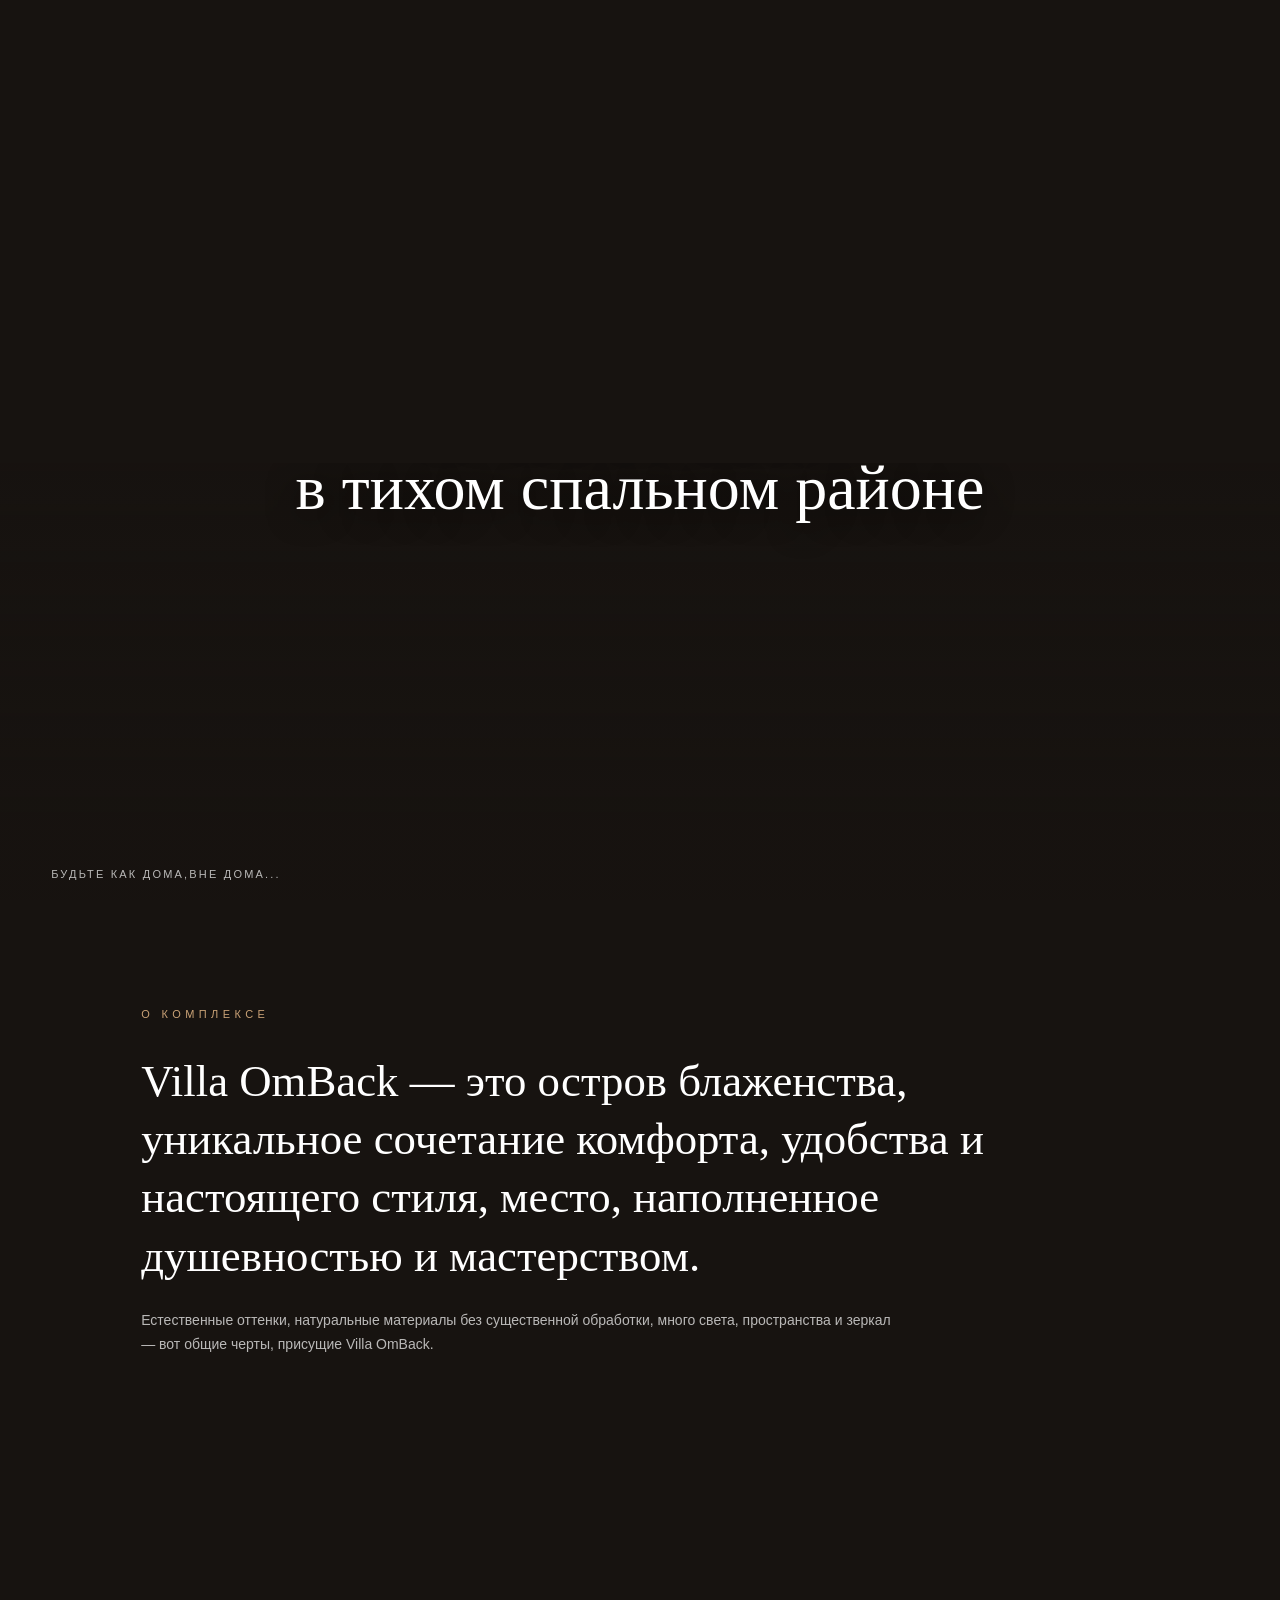
==== index.html @ f8e899ad "Add files via upload" ====
<!DOCTYPE html>
<html lang="ru">
<head>
	<meta charset="UTF-8">
	<meta name="viewport" content="width=device-width, initial-scale=1.0">
	<title>Villa OmBack — остров блаженства</title>
	<link rel="preconnect" href="https://fonts.googleapis.com">
	<link href="https://fonts.googleapis.com/css2?family=Playfair+Display:wght@400;500;600&family=Manrope:wght@300;400;500;600&display=swap" rel="stylesheet">
	<script src="libs/gsap/gsap.min.js" defer></script>
	<script src="libs/gsap/ScrollTrigger.min.js" defer></script>
	<script src="libs/gsap/ScrollSmoother.min.js" defer></script>
	<link rel="stylesheet" href="css/omback.css">
	<script src="js/omback.js" defer></script>
</head>
<body>

	<div class="curtain"></div>

	<div class="wrapper">
		<div class="content">

			<header class="topbar">
				<a class="topbar__brand" href="index.html">
					<img class="topbar__logo" src="img/logo.png" alt="">
				</a>
			</header>

			<!-- ===== ГЕРОЙ ===== -->
			<section class="hero">
				<video class="hero__video" src="img/video/hero.mp4" autoplay muted loop playsinline></video>
				<div class="hero__shade"></div>
				<div class="hero__inner">
					<h1 class="hero__title">Уютные Виллы<br>в тихом спальном районе</h1>
				</div>

				<p class="hero__geo">Будьте как дома,вне дома...</p>
			</section>

			<!-- ===== МАНИФЕСТ ===== -->
			<section class="manifest" id="about">
				<p class="label" data-reveal>о комплексе</p>
				<h2 class="manifest__text" data-reveal>
					Villa OmBack — это остров блаженства, уникальное сочетание
					комфорта, удобства и настоящего стиля, место, наполненное
					душевностью и мастерством.
				</h2>
				<p class="manifest__sub" data-reveal>
					Естественные оттенки, натуральные материалы без существенной обработки,
					много света, пространства и зеркал — вот общие черты, присущие Villa OmBack.
				</p>
			</section>

			<!-- ===== ТРИ ДВЕРИ ===== -->
			<section class="doors" id="doors">
				<a class="door" href="banya.html" data-go data-reveal>
					<img src="img/01.jpg" alt="" loading="lazy">
					<div class="door__shade"></div>
					<h3 class="door__name">Русская сказка</h3>
					<p class="door__sub">настоящая русская баня · до 6 гостей</p>
					<span class="door__open">Открыть дверь</span>
				</a>
				<a class="door" href="oasis.html" data-go data-reveal>
					<img src="img/10.jpg" alt="" loading="lazy">
					<div class="door__shade"></div>
					<h3 class="door__name">Villa Oasis</h3>
					<p class="door__sub">семейная вилла · до 10 гостей</p>
					<span class="door__open">Открыть дверь</span>
				</a>
				<a class="door" href="exclusive.html" data-go data-reveal>
					<img src="img/17.jpg" alt="" loading="lazy">
					<div class="door__shade"></div>
					<h3 class="door__name">Villa Exclusive</h3>
					<p class="door__sub">приватная вилла · до 6 гостей</p>
					<span class="door__open">Открыть дверь</span>
				</a>
			</section>

			<!-- ===== РАСПОЛОЖЕНИЕ ===== -->
			<section class="info">
				<p class="label" data-reveal>расположение</p>
				<div class="info__body">
					<h3 class="info__title" data-reveal>Уютные виллы в тихом спальном районе</h3>
					<p class="info__p" data-reveal>Полностью закрытая, приватная территория, вдали от городской суеты, утопающая в цветах и зелени. Мы находимся в пяти километрах от центра города и пляжей — самая удобная доступность во все районы города.</p>
					<p class="info__p" data-reveal>В двух минутах ходьбы: банки, рынок, супермаркеты, магазины, медицинский центр, поликлиника и прочая инфраструктура.</p>
				</div>
			</section>

			<!-- ===== ТЕРРИТОРИЯ ===== -->
			<section class="territory" id="territory">
				<figure class="mapframe" data-reveal>
					<img src="img/09.jpg" alt="Карта территории Villa OmBack Oasis" loading="lazy">
				</figure>
				<div class="territory__aside">
					<p class="label" data-reveal>территория</p>
					<h3 class="info__title" data-reveal>Всё своё — внутри сада</h3>
					<p class="info__p" data-reveal>Гостю не нужно никуда ехать: весь отдых разложен по территории, как по нотам.</p>
					<div class="chips" data-reveal>
						<span class="chip">Купель</span>
						<span class="chip">Бассейн</span>
						<span class="chip">Терраса</span>
						<span class="chip">Кальянная</span>
						<span class="chip">Летняя кухня</span>
						<span class="chip">Лаунж «Jaz bar»</span>
						<span class="chip">Садовая качелька</span>
						<span class="chip">Фитнес-зона</span>
						<span class="chip">Парковка</span>
					</div>
				</div>
			</section>

			<!-- ===== ГАЛЕРЕЯ КОМПЛЕКСА ===== -->
			<section class="gallery" id="gallery">
				<p class="label" data-reveal>комплекс</p>
				<div class="gallery__grid">
					<figure class="gcard" data-reveal>
						<img src="img/04.jpg" alt="" loading="lazy">
						<figcaption><b>Двор и бассейн</b><span>зелёный остров летом</span></figcaption>
					</figure>
					<figure class="gcard" data-reveal>
						<img src="img/05.jpg" alt="" loading="lazy">
						<figcaption><b>Вечерний фасад</b><span>купель с подсветкой</span></figcaption>
					</figure>
					<figure class="gcard" data-reveal>
						<img src="img/08.jpg" alt="" loading="lazy">
						<figcaption><b>Бассейн в плюще</b><span>вечерняя вода</span></figcaption>
					</figure>
					<figure class="gcard" data-reveal>
						<img src="img/21.jpg" alt="" loading="lazy">
						<figcaption><b>Купель под небом</b><span>утренняя прохлада</span></figcaption>
					</figure>
				</div>
			</section>

			<!-- ===== ФИНАЛ ===== -->
			<footer class="finale">
				<img class="finale__logo" src="img/logo.png" alt="" loading="lazy">
				<h2 data-reveal>Оставьте за порогом круговорот забот</h2>
				<div class="finale__pills" data-reveal>
					<a href="banya.html" data-go class="dpill">Русская сказка</a>
					<a href="oasis.html" data-go class="dpill">Villa Oasis</a>
					<a href="exclusive.html" data-go class="dpill">Villa Exclusive</a>
				</div>
				<p class="finale__copy">© Villa OmBack · Анапа</p>
			</footer>

		</div>
	</div>

</body>
</html>
---- css/omback.css ----
* { margin: 0; padding: 0; box-sizing: border-box; }

:root {
	--bg: #171310;
	--paper: #ffffff;
	--ink: #1d1713;
	--accent: #c9a276;
	--serif: Georgia, 'Times New Roman', serif;
	--sans: -apple-system, BlinkMacSystemFont, 'Segoe UI', Roboto, sans-serif;
}

html { background: var(--bg); }
body { background: var(--bg); color: #fff; font-family: var(--sans); overflow-x: hidden; }
img { display: block; width: 100%; height: 100%; object-fit: cover; }
a { text-decoration: none; color: inherit; }

.label {
	font-size: 11px; letter-spacing: .4em; text-transform: uppercase;
	color: var(--accent); margin-bottom: 2rem;
}

/* ===== ЗАНАВЕС-ПЕРЕХОД ===== */
.curtain {
	position: fixed; inset: 0; z-index: 99;
	background: linear-gradient(to bottom, #171310, #241b15);
	transform: scaleY(1); transform-origin: top;
	transition: transform .6s cubic-bezier(.7, 0, .3, 1);
	pointer-events: none;
}
.curtain.is-open { transform: scaleY(0); }

/* ===== ШАПКА ===== */
.topbar {
	position: absolute; top: 0; left: 0; right: 0; z-index: 10;
	display: flex; align-items: center; justify-content: space-between;
	padding: 20px 4vw;
}
.topbar__brand { display: flex; align-items: center; gap: 12px; }
.topbar__logo {
	height: 32px; width: auto;
	filter: invert(1) sepia(.35) saturate(1.2) hue-rotate(-8deg) brightness(1.05);
}
.topbar__word { font-family: var(--serif); font-size: 18px; letter-spacing: .04em; }

/* ===== ГЕРОЙ ===== */
.hero { position: relative; min-height: 100svh; }
.hero__video { position: absolute; inset: 0; width: 100%; height: 100%; object-fit: cover; }
.hero__shade {
	position: absolute; inset: 0;
	background: linear-gradient(to bottom, rgba(23,19,16,.4), rgba(23,19,16,.05) 35%, rgba(23,19,16,.6) 92%);
}
.hero__inner {
	position: absolute; inset: 0; z-index: 2;
	display: flex; flex-direction: column; align-items: center; justify-content: center;
	text-align: center; padding: 0 4vw;
}
.hero__title {
	font-family: var(--serif); font-weight: 500;
	font-size: clamp(1.8rem, 5vw, 4rem); line-height: 1.2;
	text-shadow: 0 4px 30px rgba(0,0,0,.7);
	max-width: 900px;
}
.hero__geo {
	position: absolute; left: 4vw; bottom: 20px; z-index: 2;
	font-size: 11px; letter-spacing: .2em; text-transform: uppercase; color: rgba(255,255,255,.7);
}

/* ===== СТРАНИЦА-ГЕРОЙ (внутренние) ===== */
.page-hero { position: relative; height: 70svh; overflow: hidden; }
.page-hero__img { position: absolute; inset: 0; }
.page-hero__inner {
	position: relative; z-index: 2; height: 100%;
	display: flex; flex-direction: column; align-items: center; justify-content: center; gap: 12px;
	text-align: center; padding: 0 4vw;
}
.page-hero__sub { font-size: 12px; letter-spacing: .25em; text-transform: uppercase; color: rgba(255,255,255,.8); }

/* ===== МАНИФЕСТ ===== */
.manifest { padding: 12vh 4vw 8vh; max-width: 1100px; margin: 0 auto; }
.manifest__text { font-family: var(--serif); font-weight: 400; font-size: clamp(1.4rem, 4vw, 2.8rem); line-height: 1.3; }
.manifest__sub { margin-top: 1.5rem; font-size: 14px; line-height: 1.7; color: rgba(255,255,255,.7); max-width: 760px; }

/* ===== ТРИ ДВЕРИ ===== */
.doors { display: grid; grid-template-columns: repeat(3, 1fr); gap: 20px; padding: 6vh 4vw 10vh; }
.door { position: relative; aspect-ratio: 3 / 4; overflow: hidden; border-radius: 2px; display: block; }
.door img { transition: transform 1.1s cubic-bezier(.17,.84,.44,1); }
.door:hover img { transform: scale(1.06); }
.door__shade { position: absolute; inset: 0; background: linear-gradient(to bottom, transparent 45%, rgba(15,12,10,.8)); }
.door__name { position: absolute; left: 0; right: 0; bottom: 60px; text-align: center; font-family: var(--serif); font-size: 24px; font-weight: 600; }
.door__sub { position: absolute; left: 0; right: 0; bottom: 36px; text-align: center; font-size: 11px; color: rgba(255,255,255,.8); }
.door__open {
	position: absolute; left: 50%; top: 44%; transform: translate(-50%, -50%);
	font-size: 11px; border: 1px solid rgba(255,255,255,.75); border-radius: 999px;
	padding: 9px 20px; opacity: 0; transition: all .4s;
}
.door:hover .door__open { opacity: 1; top: 48%; }

/* ===== ИНФО-БЛОК ===== */
.info { display: grid; grid-template-columns: 1fr 2fr; gap: 4vw; padding: 6vh 4vw; max-width: 1200px; margin: 0 auto; }
.info__title { font-family: var(--serif); font-weight: 500; font-size: clamp(1.4rem, 3.5vw, 2.4rem); margin-bottom: 1.4rem; }
.info__p { font-size: 14px; line-height: 1.7; color: rgba(255,255,255,.75); margin-bottom: 1rem; max-width: 720px; }

/* ===== ТЕРРИТОРИЯ ===== */
.territory { display: flex; gap: 4vw; padding: 6vh 4vw; align-items: flex-start; max-width: 1300px; margin: 0 auto; }
.mapframe { flex: 1.2; background: var(--paper); padding: 12px; border-radius: 2px; }
.mapframe img { max-height: 70vh; object-fit: contain; }
.territory__aside { flex: .8; }
.chips { display: flex; flex-wrap: wrap; gap: 8px; margin-top: 1.4rem; }
.chip {
	font-size: 11px; padding: 7px 14px; border-radius: 999px;
	border: 1px solid rgba(255,255,255,.3); color: rgba(255,255,255,.85);
}

/* ===== РИТУАЛ ===== */
.ritual { display: grid; grid-template-columns: repeat(3, 1fr); gap: 3vw; padding: 6vh 4vw 8vh; max-width: 1100px; margin: 0 auto; text-align: center; }
.ritual__item b { font-family: var(--serif); font-size: 2.5rem; font-weight: 400; color: var(--accent); display: block; margin-bottom: .6rem; }
.ritual__item h4 { font-family: var(--serif); font-size: 1.2rem; font-weight: 500; margin-bottom: .5rem; }
.ritual__item p { font-size: 12px; line-height: 1.6; color: rgba(255,255,255,.65); }

/* ===== ГАЛЕРЕЯ ===== */
.gallery { padding: 6vh 4vw 8vh; }
.gallery__grid { display: grid; grid-template-columns: 1fr 1fr; gap: 20px; }
.gcard { position: relative; aspect-ratio: 16 / 10; overflow: hidden; border-radius: 2px; }
.gcard img { transition: transform 1.1s cubic-bezier(.17,.84,.44,1); }
.gcard:hover img { transform: scale(1.05); }
.gcard figcaption {
	position: absolute; left: 0; right: 0; bottom: 0;
	padding: 12px 0 10px; text-align: center;
	background: linear-gradient(to top, rgba(15,12,10,.75), transparent);
}
.gcard figcaption b { display: block; font-family: var(--serif); font-size: 17px; font-weight: 600; }
.gcard figcaption span { font-size: 10px; color: rgba(255,255,255,.75); }

/* ===== ФИНАЛ ===== */
.finale {
	padding: 10vh 4vw 6vh; text-align: center;
	border-top: 1px solid rgba(255,255,255,.08);
	display: flex; flex-direction: column; align-items: center; gap: 28px;
}
.finale__logo {
	height: 42px; width: auto; opacity: .9;
	filter: invert(1) sepia(.35) saturate(1.2) hue-rotate(-8deg) brightness(1.05);
}
.finale h2 { font-family: var(--serif); font-weight: 500; font-size: clamp(1.6rem, 4vw, 3rem); }
.finale__pills { display: flex; gap: 12px; flex-wrap: wrap; justify-content: center; }
.dpill {
	font-size: 12px; letter-spacing: .06em;
	border: 1px solid rgba(255,255,255,.7); border-radius: 999px;
	padding: 10px 24px; transition: all .3s; backdrop-filter: blur(6px);
	background: rgba(23,19,16,.25);
}
.dpill:hover { background: #fff; color: var(--bg); }
.finale__copy { font-size: 10px; letter-spacing: .2em; text-transform: uppercase; color: rgba(255,255,255,.4); }

/* ===== КНОПКА «НАЗАД» ===== */
.backbtn {
	position: fixed; left: 4vw; bottom: 20px; z-index: 20;
	font-size: 12px; padding: 9px 20px; border-radius: 999px;
	border: 1px solid rgba(255,255,255,.5);
	background: rgba(23,19,16,.45);
	backdrop-filter: blur(8px); -webkit-backdrop-filter: blur(8px);
	transition: all .3s;
}
.backbtn:hover { background: #fff; color: var(--bg); }

/* ===== ПЛАНШЕТЫ И МОБИЛЬНЫЕ ===== */
@media (max-width: 768px) {
	.topbar { padding: 16px 4vw; }
	.topbar__logo { height: 28px; }
	
	.hero { min-height: 100svh; }
	.hero__title { font-size: clamp(1.6rem, 7vw, 2.8rem); }
	.hero__geo { font-size: 10px; bottom: 16px; }
	
	.page-hero { height: 60svh; }
	.page-hero__sub { font-size: 11px; }
	
	.manifest { padding: 8vh 4vw 6vh; }
	.manifest__text { font-size: clamp(1.3rem, 6vw, 2rem); }
	.manifest__sub { font-size: 13px; }
	
	.doors { grid-template-columns: 1fr; gap: 16px; padding: 4vh 4vw 8vh; }
	.door { aspect-ratio: 4 / 3; }
	.door__name { font-size: 20px; bottom: 50px; }
	.door__sub { font-size: 10px; bottom: 30px; }
	.door__open { display: none; }
	
	.info { grid-template-columns: 1fr; gap: 1rem; padding: 4vh 4vw; }
	.info__title { font-size: clamp(1.3rem, 5vw, 1.8rem); }
	.info__p { font-size: 13px; }
	
	.territory { flex-direction: column; gap: 2rem; padding: 4vh 4vw; }
	.mapframe img { max-height: 50vh; }
	.chip { font-size: 10px; padding: 6px 12px; }
	
	.ritual { grid-template-columns: 1fr; gap: 2rem; padding: 4vh 4vw 6vh; }
	.ritual__item b { font-size: 2rem; }
	.ritual__item h4 { font-size: 1.1rem; }
	
	.gallery { padding: 4vh 4vw 6vh; }
	.gallery__grid { grid-template-columns: 1fr; gap: 16px; }
	.gcard figcaption b { font-size: 15px; }
	
	.finale { padding: 8vh 4vw 5vh; gap: 24px; }
	.finale__logo { height: 38px; }
	.finale h2 { font-size: clamp(1.4rem, 6vw, 2.2rem); }
	.dpill { font-size: 11px; padding: 9px 20px; }
	
	.backbtn { left: auto; right: 4vw; bottom: 16px; font-size: 11px; padding: 8px 18px; }
}

/* ===== ОЧЕНЬ МАЛЕНЬКИЕ ЭКРАНЫ ===== */
@media (max-width: 400px) {
	.hero__title { font-size: clamp(1.4rem, 8vw, 2.2rem); }
	.door__name { font-size: 18px; }
	.manifest__text { font-size: 1.2rem; }
}
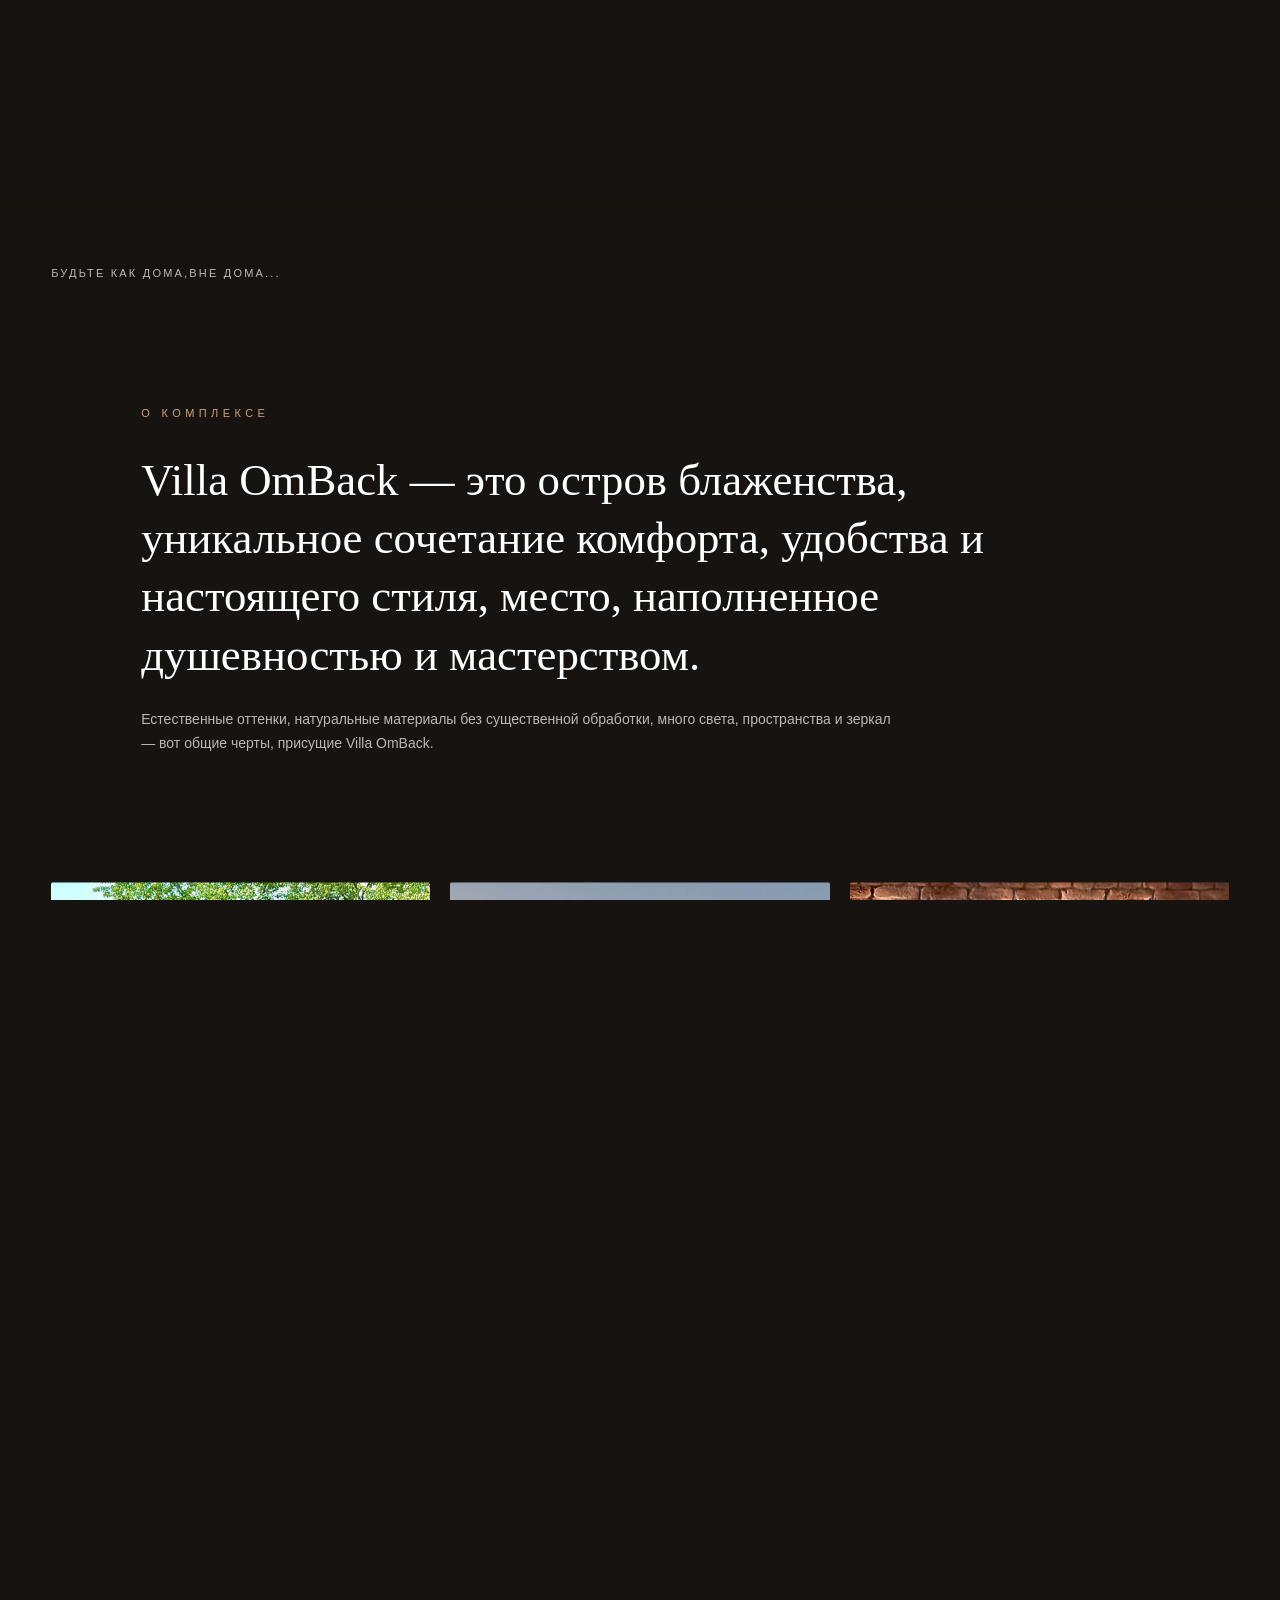
==== commit 68ce087b: "index.html" ====
--- a/index.html
+++ b/index.html
@@ -57,21 +57,21 @@
 					<div class="door__shade"></div>
 					<h3 class="door__name">Русская сказка</h3>
 					<p class="door__sub">настоящая русская баня · до 6 гостей</p>
-					<span class="door__open">Открыть дверь</span>
+					<span class="door__open">Заглянуть</span>
 				</a>
 				<a class="door" href="oasis.html" data-go data-reveal>
 					<img src="img/10.jpg" alt="" loading="lazy">
 					<div class="door__shade"></div>
 					<h3 class="door__name">Villa Oasis</h3>
 					<p class="door__sub">семейная вилла · до 10 гостей</p>
-					<span class="door__open">Открыть дверь</span>
+					<span class="door__open">Заглянуть</span>
 				</a>
 				<a class="door" href="exclusive.html" data-go data-reveal>
 					<img src="img/17.jpg" alt="" loading="lazy">
 					<div class="door__shade"></div>
 					<h3 class="door__name">Villa Exclusive</h3>
 					<p class="door__sub">приватная вилла · до 6 гостей</p>
-					<span class="door__open">Открыть дверь</span>
+					<span class="door__open">Заглянуть</span>
 				</a>
 			</section>
 
@@ -147,4 +147,4 @@
 	</div>
 
 </body>
-</html>+</html>
--- a/css/omback.css
+++ b/css/omback.css
@@ -86,12 +86,39 @@
 .door img { transition: transform 1.1s cubic-bezier(.17,.84,.44,1); }
 .door:hover img { transform: scale(1.06); }
 .door__shade { position: absolute; inset: 0; background: linear-gradient(to bottom, transparent 45%, rgba(15,12,10,.8)); }
-.door__name { position: absolute; left: 0; right: 0; bottom: 60px; text-align: center; font-family: var(--serif); font-size: 24px; font-weight: 600; }
-.door__sub { position: absolute; left: 0; right: 0; bottom: 36px; text-align: center; font-size: 11px; color: rgba(255,255,255,.8); }
+.door__name {
+	position: absolute;
+	left: 0; right: 0; bottom: 60px;
+	text-align: center;
+	font-family: var(--serif);
+	font-size: 24px;
+	font-weight: 600;
+	color: #fff;
+	text-shadow: 0 2px 20px rgba(0,0,0,.9), 0 1px 8px rgba(0,0,0,.8);
+}
+.door__sub {
+	position: absolute;
+	left: 0; right: 0; bottom: 36px;
+	text-align: center;
+	font-size: 11px;
+	color: #fff;
+	text-shadow: 0 2px 15px rgba(0,0,0,.9), 0 1px 6px rgba(0,0,0,.8);
+}
 .door__open {
-	position: absolute; left: 50%; top: 44%; transform: translate(-50%, -50%);
-	font-size: 11px; border: 1px solid rgba(255,255,255,.75); border-radius: 999px;
-	padding: 9px 20px; opacity: 0; transition: all .4s;
+	position: absolute;
+	left: 50%; top: 44%;
+	transform: translate(-50%, -50%);
+	font-size: 11px;
+	border: 1px solid rgba(255,255,255,.85);
+	border-radius: 999px;
+	padding: 9px 20px;
+	opacity: 0;
+	transition: all .4s;
+	background: rgba(23,19,16,.6);
+	backdrop-filter: blur(8px);
+	-webkit-backdrop-filter: blur(8px);
+	color: #fff;
+	text-shadow: 0 1px 4px rgba(0,0,0,.8);
 }
 .door:hover .door__open { opacity: 1; top: 48%; }
 
@@ -214,4 +241,4 @@
 	.hero__title { font-size: clamp(1.4rem, 8vw, 2.2rem); }
 	.door__name { font-size: 18px; }
 	.manifest__text { font-size: 1.2rem; }
-}+}
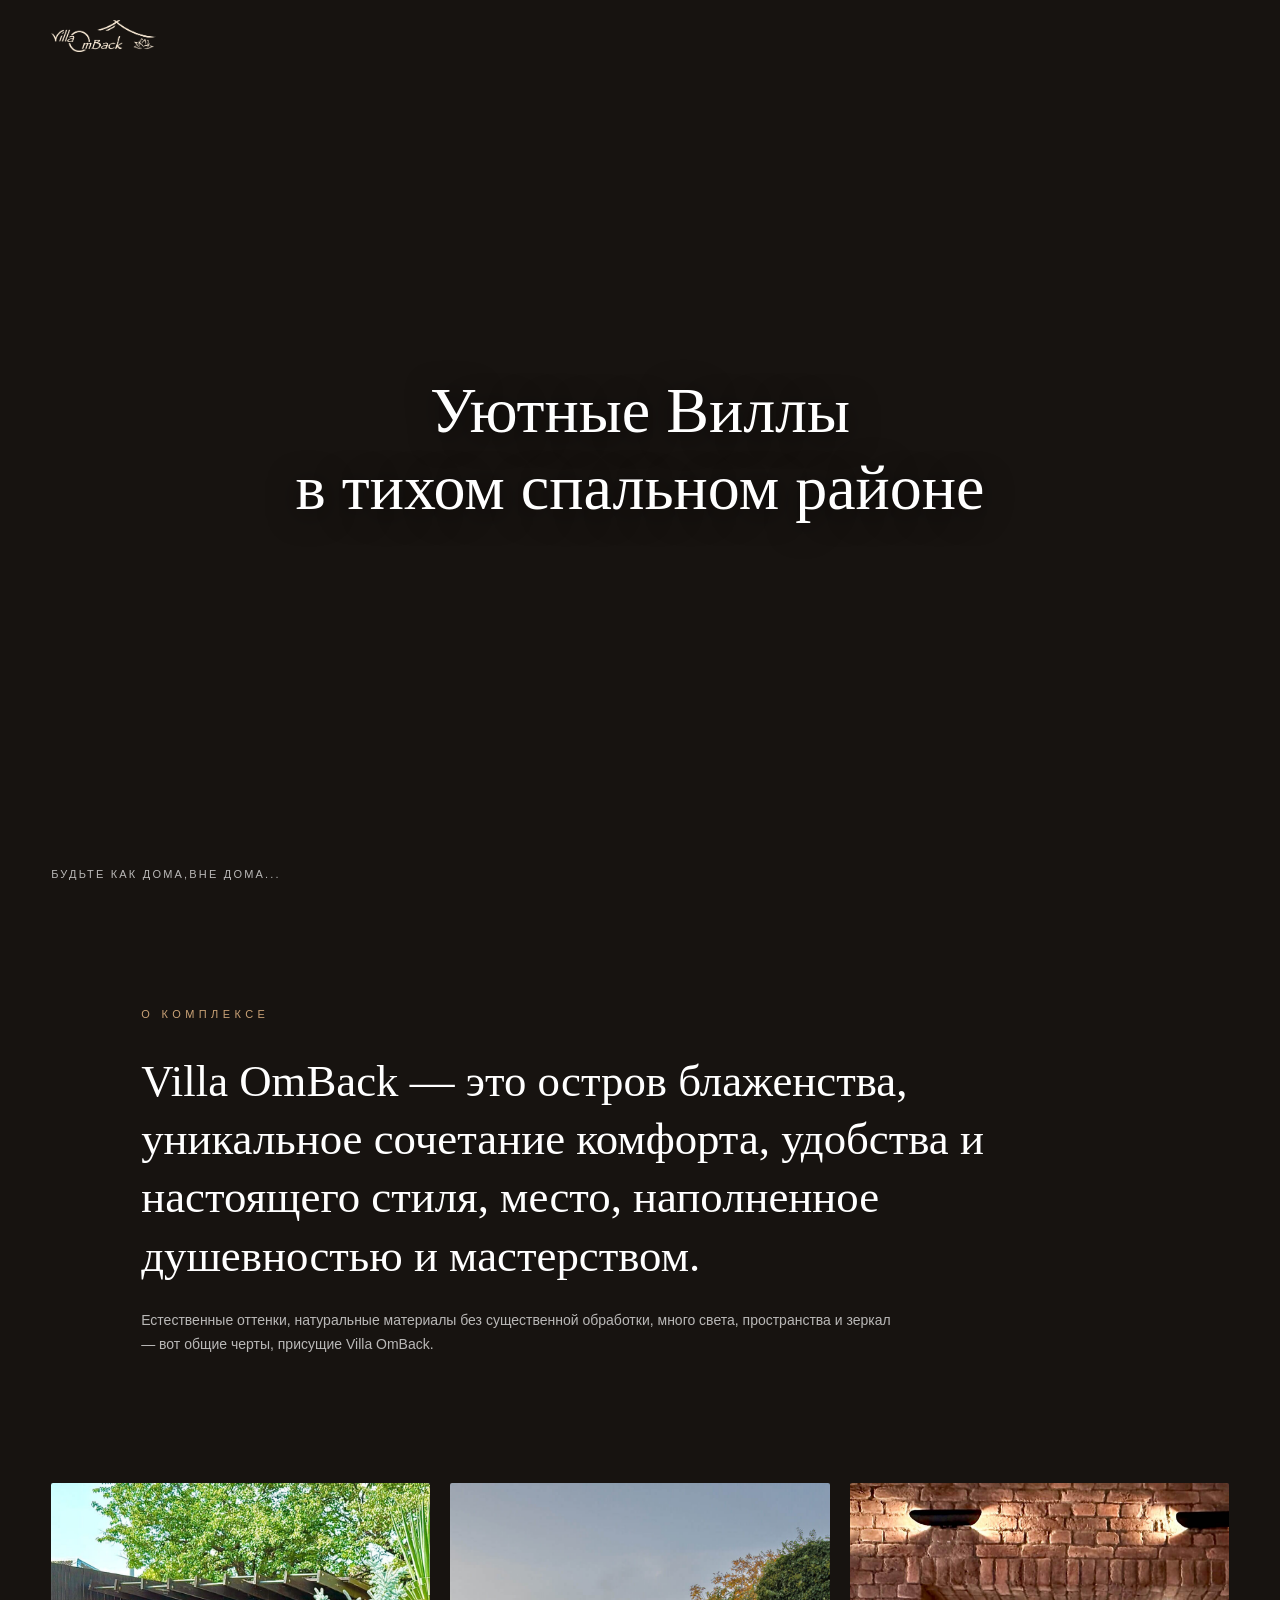
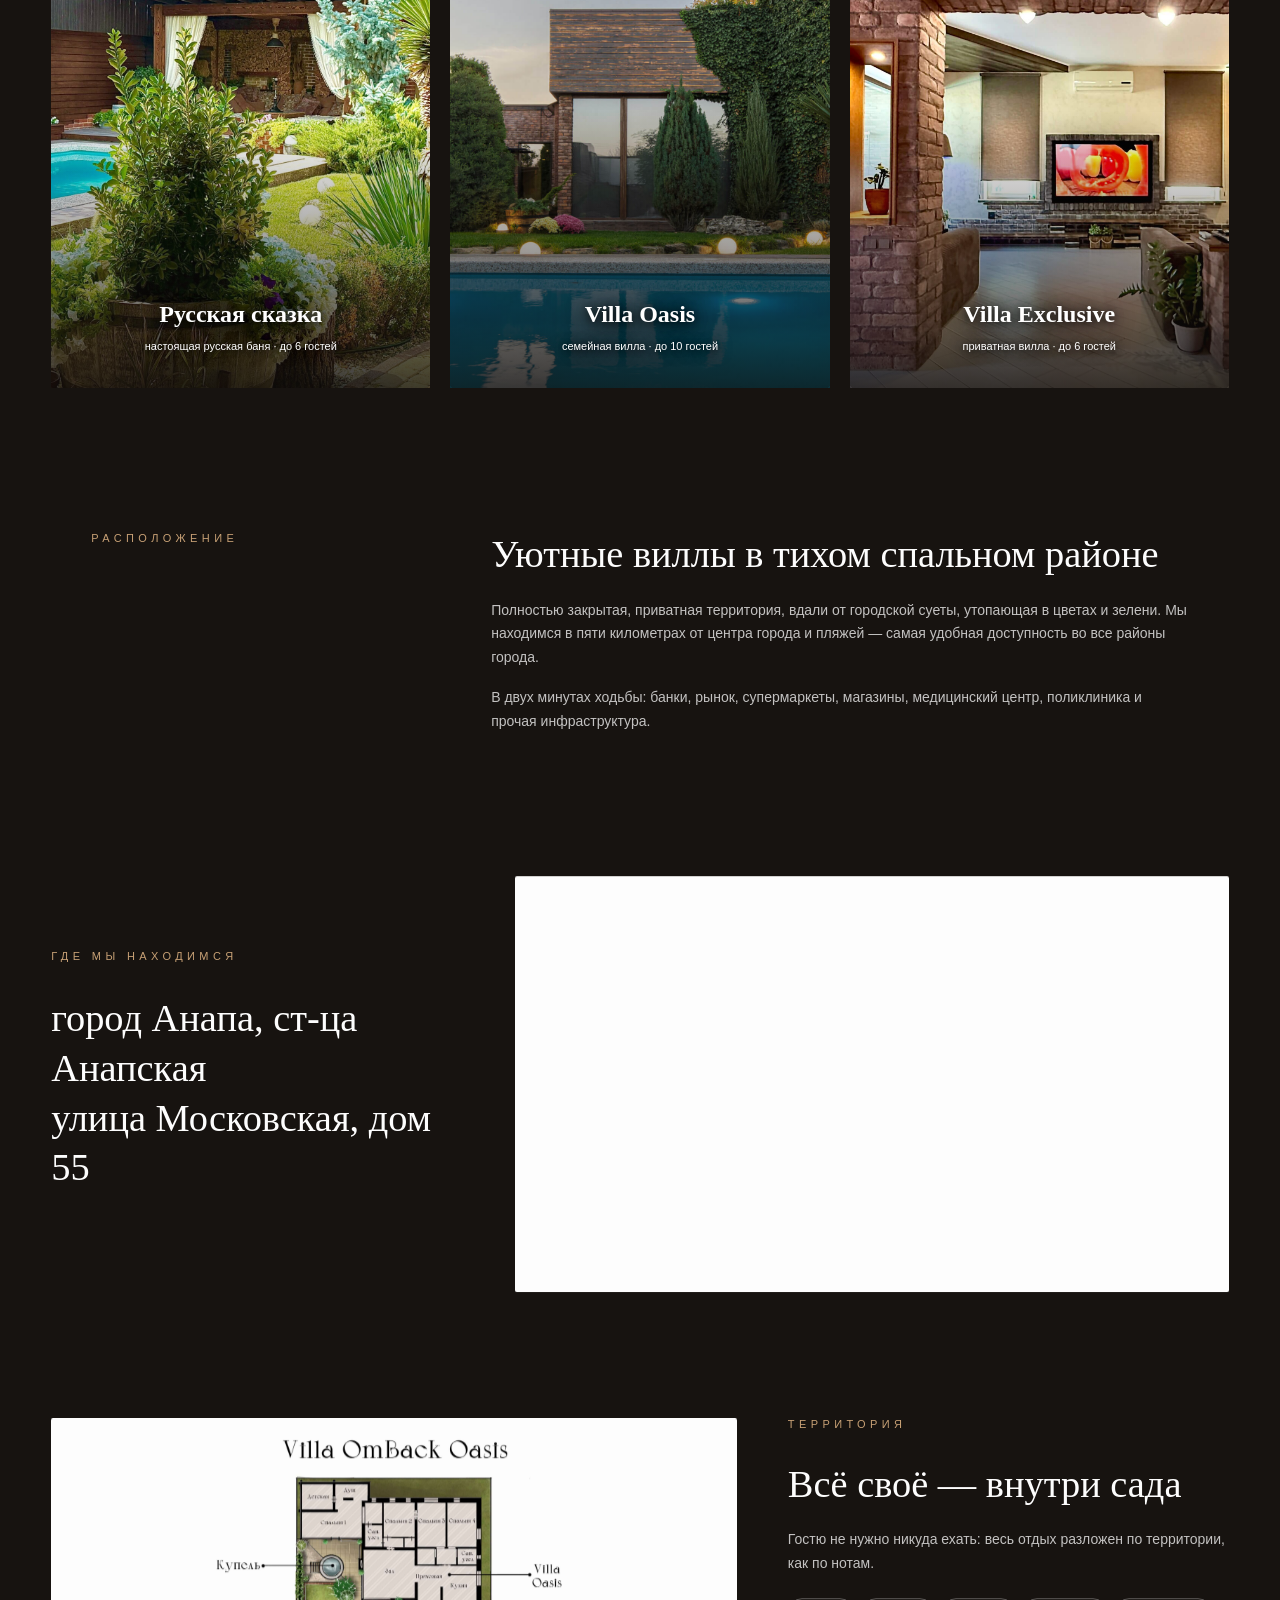
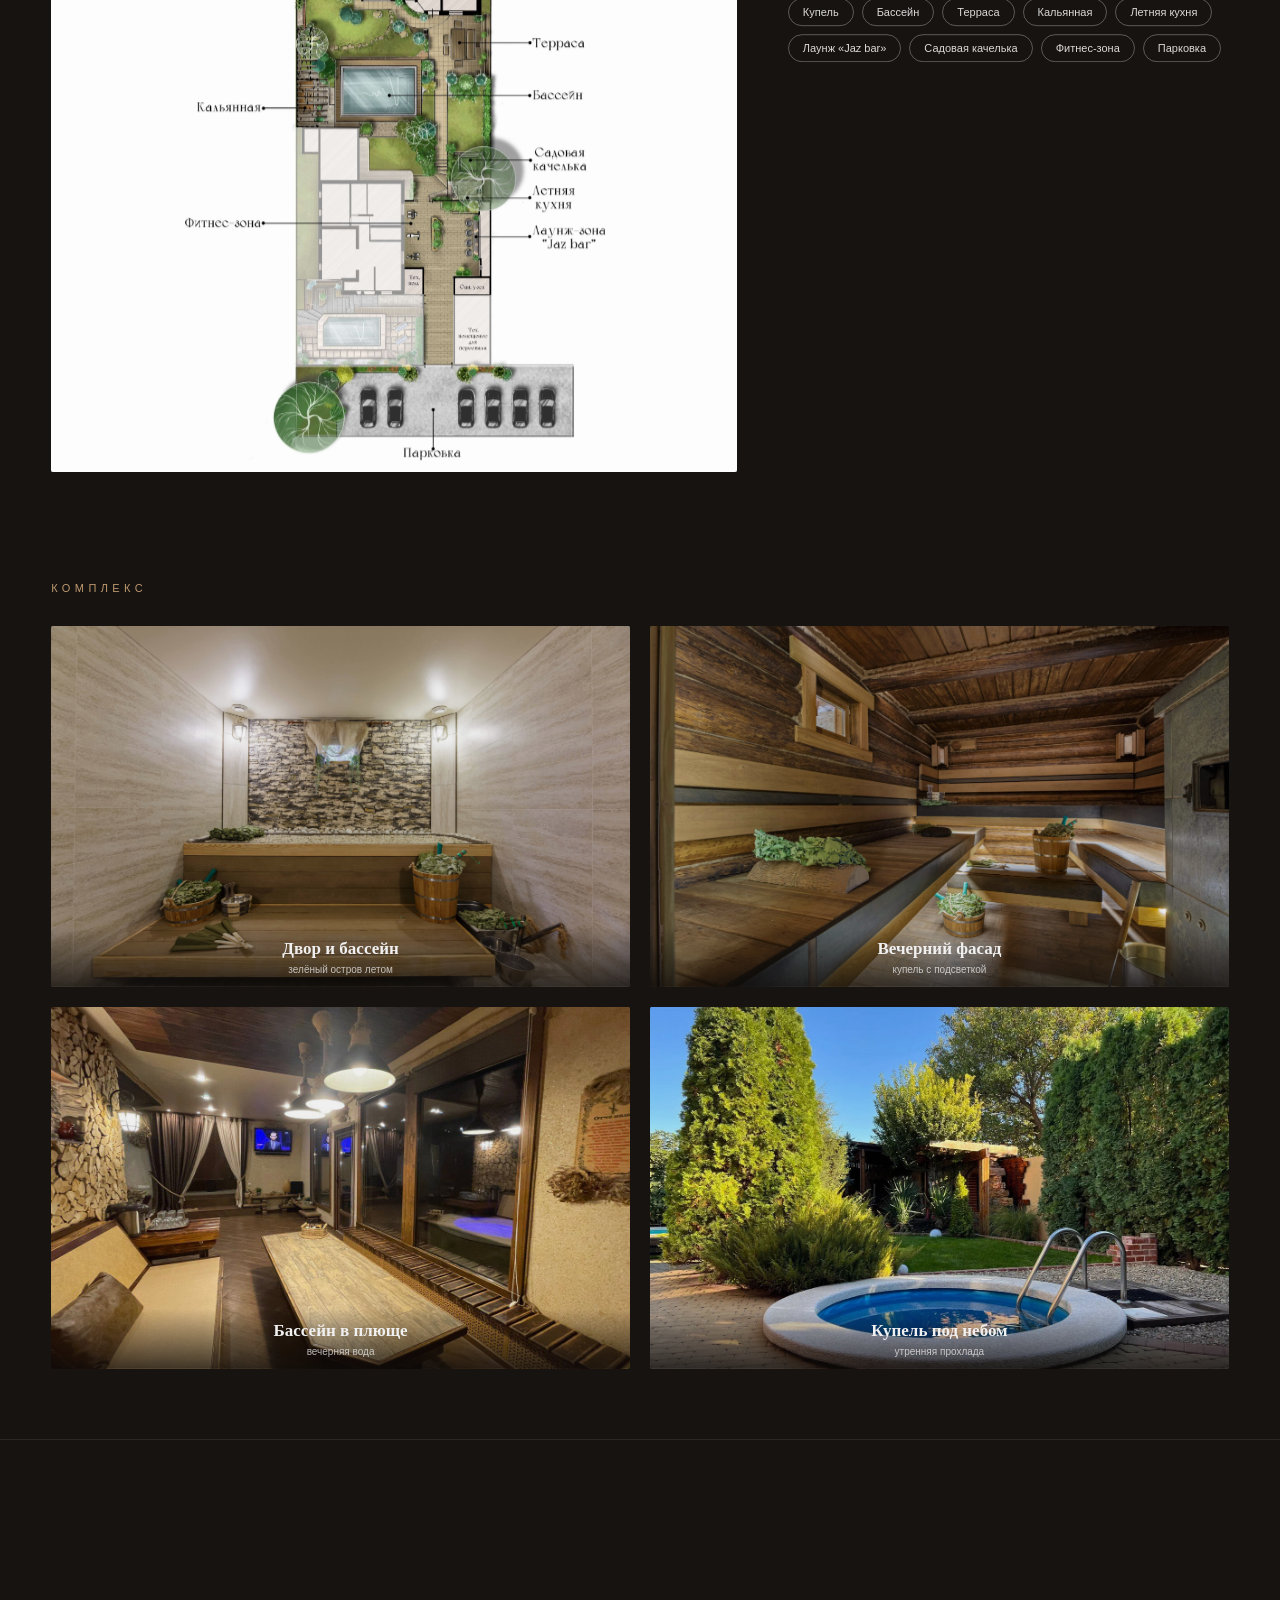
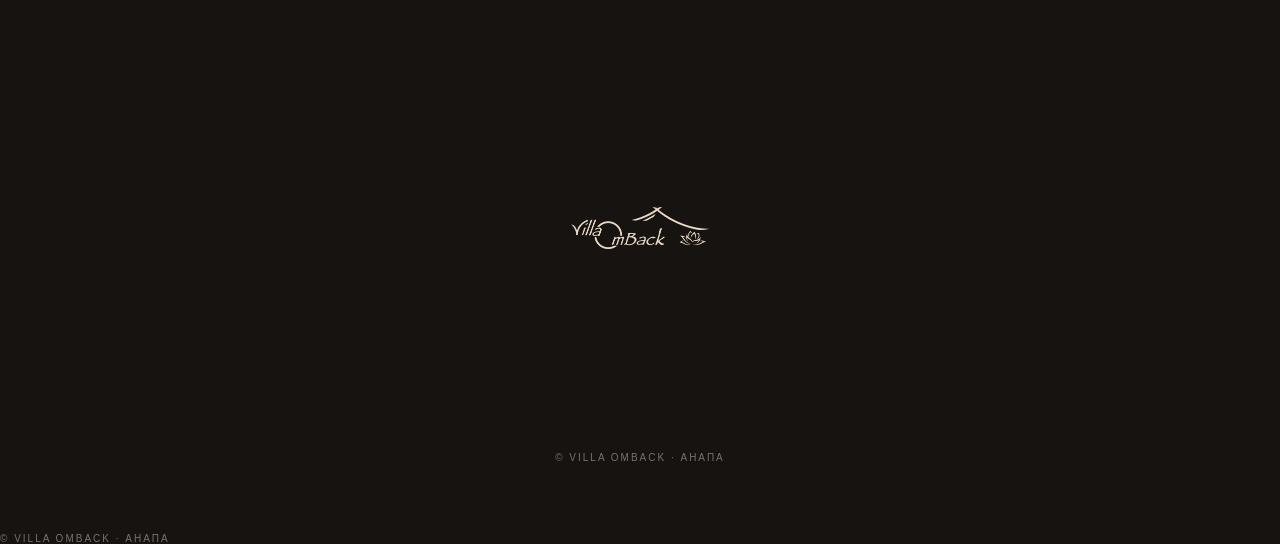
==== commit 3deb86ce: "index.html" ====
--- a/index.html
+++ b/index.html
@@ -49,7 +49,6 @@
 					много света, пространства и зеркал — вот общие черты, присущие Villa OmBack.
 				</p>
 			</section>
-
 			<!-- ===== ТРИ ДВЕРИ ===== -->
 			<section class="doors" id="doors">
 				<a class="door" href="banya.html" data-go data-reveal>
@@ -84,7 +83,16 @@
 					<p class="info__p" data-reveal>В двух минутах ходьбы: банки, рынок, супермаркеты, магазины, медицинский центр, поликлиника и прочая инфраструктура.</p>
 				</div>
 			</section>
-
+<!-- ===== КАРТА И КОНТАКТЫ ===== -->
+<section class="location" id="location">
+	<div class="location__info">
+		<p class="label" data-reveal>где мы находимся</p>
+		<h3 class="location__title" data-reveal>город Анапа, ст-ца Анапская<br>улица Московская, дом 55</h3>
+	</div>
+	<div class="location__map" data-reveal>
+		<iframe src="https://yandex.ru/map-widget/v1/?ll=37.376887%2C44.896625&z=16&pt=37.376887,44.896625,pm2rdm" frameborder="0" allowfullscreen="true"></iframe>
+	</div>
+</section>
 			<!-- ===== ТЕРРИТОРИЯ ===== -->
 			<section class="territory" id="territory">
 				<figure class="mapframe" data-reveal>
@@ -131,17 +139,41 @@
 				</div>
 			</section>
 
-			<!-- ===== ФИНАЛ ===== -->
-			<footer class="finale">
-				<img class="finale__logo" src="img/logo.png" alt="" loading="lazy">
-				<h2 data-reveal>Оставьте за порогом круговорот забот</h2>
-				<div class="finale__pills" data-reveal>
-					<a href="banya.html" data-go class="dpill">Русская сказка</a>
-					<a href="oasis.html" data-go class="dpill">Villa Oasis</a>
-					<a href="exclusive.html" data-go class="dpill">Villa Exclusive</a>
-				</div>
-				<p class="finale__copy">© Villa OmBack · Анапа</p>
-			</footer>
+
+<!-- ===== ФИНАЛ И КОНТАКТЫ ===== -->
+<footer class="finale">
+	
+	<div class="footer-contacts" data-reveal>
+		<p class="label">связаться с нами</p>
+		
+		<div class="footer-contacts__links">
+			<a href="tel:+79883113000" class="footer-link">+7 (988) 311-30-00</a>
+			<a href="mailto:villa-omback@mail.ru" class="footer-link">villa-omback@mail.ru</a>
+		</div>
+
+		<div class="footer-socials">
+			<a href="https://api.whatsapp.com/send/?phone=%2B79883113000&text&type=phone_number&app_absent=0" target="_blank" class="social-btn">WhatsApp</a>
+			<a href="https://t.me/Villa_OmBack" target="_blank" class="social-btn">Telegram</a>
+			<a href="https://vk.ru/villa_omback" target="_blank" class="social-btn">ВКонтакте</a>
+		</div>
+	</div>
+
+	<!-- Логотип и финальный блок -->
+	<img class="finale__logo" src="img/logo.png" alt="" loading="lazy">
+	
+	<h2 data-reveal>Оставьте за порогом круговорот забот</h2>
+	
+	<div class="finale__pills" data-reveal>
+		<a href="banya.html" data-go class="dpill">Русская сказка</a>
+		<a href="oasis.html" data-go class="dpill">Villa Oasis</a>
+		<a href="exclusive.html" data-go class="dpill">Villa Exclusive</a>
+	</div>
+
+	<p class="finale__copy">© Villa OmBack · Анапа</p>
+</footer>
+
+	<p class="finale__copy">© Villa OmBack · Анапа</p>
+</footer>
 
 		</div>
 	</div>
--- a/css/omback.css
+++ b/css/omback.css
@@ -43,26 +43,57 @@
 .topbar__word { font-family: var(--serif); font-size: 18px; letter-spacing: .04em; }
 
 /* ===== ГЕРОЙ ===== */
-.hero { position: relative; min-height: 100svh; }
-.hero__video { position: absolute; inset: 0; width: 100%; height: 100%; object-fit: cover; }
+/* ===== ГЕРОЙ ===== */
+.hero { 
+	position: relative; 
+	min-height: 100svh; 
+	display: flex;
+	align-items: center;
+	justify-content: center;
+	overflow: hidden;
+}
+.hero__video { 
+	position: absolute; 
+	inset: 0; 
+	width: 100%; 
+	height: 100%; 
+	object-fit: cover;
+	z-index: 0;
+}
 .hero__shade {
-	position: absolute; inset: 0;
+	position: absolute; 
+	inset: 0;
 	background: linear-gradient(to bottom, rgba(23,19,16,.4), rgba(23,19,16,.05) 35%, rgba(23,19,16,.6) 92%);
+	z-index: 1;
 }
 .hero__inner {
-	position: absolute; inset: 0; z-index: 2;
-	display: flex; flex-direction: column; align-items: center; justify-content: center;
-	text-align: center; padding: 0 4vw;
+	position: relative; /* <-- ГЛАВНОЕ ИСПРАВЛЕНИЕ: было absolute, стало relative */
+	z-index: 2;
+	display: flex; 
+	flex-direction: column; 
+	align-items: center; 
+	justify-content: center;
+	text-align: center; 
+	padding: 0 4vw;
+	width: 100%;
 }
 .hero__title {
-	font-family: var(--serif); font-weight: 500;
-	font-size: clamp(1.8rem, 5vw, 4rem); line-height: 1.2;
+	font-family: var(--serif); 
+	font-weight: 500;
+	font-size: clamp(1.8rem, 5vw, 4rem); 
+	line-height: 1.2;
 	text-shadow: 0 4px 30px rgba(0,0,0,.7);
 	max-width: 900px;
 }
 .hero__geo {
-	position: absolute; left: 4vw; bottom: 20px; z-index: 2;
-	font-size: 11px; letter-spacing: .2em; text-transform: uppercase; color: rgba(255,255,255,.7);
+	position: absolute; 
+	left: 4vw; 
+	bottom: 20px; 
+	z-index: 2;
+	font-size: 11px; 
+	letter-spacing: .2em; 
+	text-transform: uppercase; 
+	color: rgba(255,255,255,.7);
 }
 
 /* ===== СТРАНИЦА-ГЕРОЙ (внутренние) ===== */
@@ -158,26 +189,106 @@
 .gcard figcaption b { display: block; font-family: var(--serif); font-size: 17px; font-weight: 600; }
 .gcard figcaption span { font-size: 10px; color: rgba(255,255,255,.75); }
 
-/* ===== ФИНАЛ ===== */
+/* ===== ФИНАЛ И КОНТАКТЫ ===== */
 .finale {
-	padding: 10vh 4vw 6vh; text-align: center;
+	padding: 10vh 4vw 6vh; 
+	text-align: center;
 	border-top: 1px solid rgba(255,255,255,.08);
-	display: flex; flex-direction: column; align-items: center; gap: 28px;
-}
+	display: flex; 
+	flex-direction: column; 
+	align-items: center; 
+	gap: 32px;
+}
+
+/* --- Контакты в футере (теперь сверху) --- */
+.footer-contacts {
+	display: flex;
+	flex-direction: column;
+	align-items: center;
+	gap: 24px;
+	padding-bottom: 2.5rem;
+	border-bottom: 1px solid rgba(255,255,255,0.08); /* Аккуратный разделитель */
+	width: 100%;
+	max-width: 600px;
+}
+.footer-contacts__links {
+	display: flex;
+	flex-direction: column;
+	align-items: center;
+	gap: 12px;
+}
+.footer-link {
+	font-family: var(--serif);
+	font-size: clamp(1.2rem, 3vw, 1.8rem);
+	color: #fff;
+	text-decoration: none;
+	transition: color 0.3s;
+}
+.footer-link:hover {
+	color: var(--accent);
+}
+.footer-socials {
+	display: flex;
+	gap: 12px;
+	flex-wrap: wrap;
+	justify-content: center;
+}
+.social-btn {
+	font-size: 11px;
+	letter-spacing: 0.1em;
+	text-transform: uppercase;
+	color: rgba(255,255,255,0.7);
+	border: 1px solid rgba(255,255,255,0.25);
+	border-radius: 999px;
+	padding: 10px 20px;
+	text-decoration: none;
+	transition: all 0.3s;
+}
+.social-btn:hover {
+	background: var(--accent);
+	border-color: var(--accent);
+	color: var(--bg);
+}
+
+/* --- Остальные элементы футера --- */
 .finale__logo {
-	height: 42px; width: auto; opacity: .9;
+	height: 42px; 
+	width: auto; 
+	opacity: .9;
 	filter: invert(1) sepia(.35) saturate(1.2) hue-rotate(-8deg) brightness(1.05);
 }
-.finale h2 { font-family: var(--serif); font-weight: 500; font-size: clamp(1.6rem, 4vw, 3rem); }
-.finale__pills { display: flex; gap: 12px; flex-wrap: wrap; justify-content: center; }
+.finale h2 { 
+	font-family: var(--serif); 
+	font-weight: 500; 
+	font-size: clamp(1.6rem, 4vw, 3rem); 
+}
+.finale__pills { 
+	display: flex; 
+	gap: 12px; 
+	flex-wrap: wrap; 
+	justify-content: center; 
+}
 .dpill {
-	font-size: 12px; letter-spacing: .06em;
-	border: 1px solid rgba(255,255,255,.7); border-radius: 999px;
-	padding: 10px 24px; transition: all .3s; backdrop-filter: blur(6px);
+	font-size: 12px; 
+	letter-spacing: .06em;
+	border: 1px solid rgba(255,255,255,.7); 
+	border-radius: 999px;
+	padding: 10px 24px; 
+	transition: all .3s; 
+	backdrop-filter: blur(6px);
 	background: rgba(23,19,16,.25);
 }
-.dpill:hover { background: #fff; color: var(--bg); }
-.finale__copy { font-size: 10px; letter-spacing: .2em; text-transform: uppercase; color: rgba(255,255,255,.4); }
+.dpill:hover { 
+	background: #fff; 
+	color: var(--bg); 
+}
+.finale__copy { 
+	font-size: 10px; 
+	letter-spacing: .2em; 
+	text-transform: uppercase; 
+	color: rgba(255,255,255,.4); 
+	margin-top: 1rem;
+}
 
 /* ===== КНОПКА «НАЗАД» ===== */
 .backbtn {
@@ -190,6 +301,70 @@
 }
 .backbtn:hover { background: #fff; color: var(--bg); }
 
+/* ===== КАРТА И КОНТАКТЫ ===== */
+.location {
+	display: flex;
+	gap: 4vw;
+	padding: 8vh 4vw;
+	max-width: 1300px;
+	margin: 0 auto;
+	align-items: stretch;
+}
+.location__info {
+	flex: 0 0 35%;
+	display: flex;
+	flex-direction: column;
+	justify-content: center;
+}
+.location__title {
+	font-family: var(--serif);
+	font-weight: 500;
+	font-size: clamp(1.4rem, 3.5vw, 2.4rem);
+	line-height: 1.3;
+	margin-bottom: 1.5rem;
+	color: #fff;
+}
+.location__address {
+	font-size: 15px;
+	line-height: 1.8;
+	color: var(--accent);
+	margin-bottom: 1.5rem;
+	font-weight: 500;
+}
+.location__desc {
+	font-size: 14px;
+	line-height: 1.7;
+	color: rgba(255,255,255,.7);
+}
+.location__map {
+	flex: 1;
+	background: var(--paper);
+	padding: 8px;
+	border-radius: 2px;
+	overflow: hidden;
+	min-height: 400px;
+}
+.location__map iframe {
+	width: 100%;
+	height: 100%;
+	min-height: 400px;
+	border: none;
+	display: block;
+	filter: grayscale(0.15) contrast(1.02);
+}
+
+/* Мобильная версия */
+@media (max-width: 768px) {
+	.location {
+		flex-direction: column;
+		gap: 2rem;
+		padding: 4vh 4vw;
+	}
+	.location__info { flex: none; }
+	.location__map { min-height: 300px; }
+	.location__map iframe { min-height: 300px; }
+}
+
 /* ===== ПЛАНШЕТЫ И МОБИЛЬНЫЕ ===== */
 @media (max-width: 768px) {
 	.topbar { padding: 16px 4vw; }
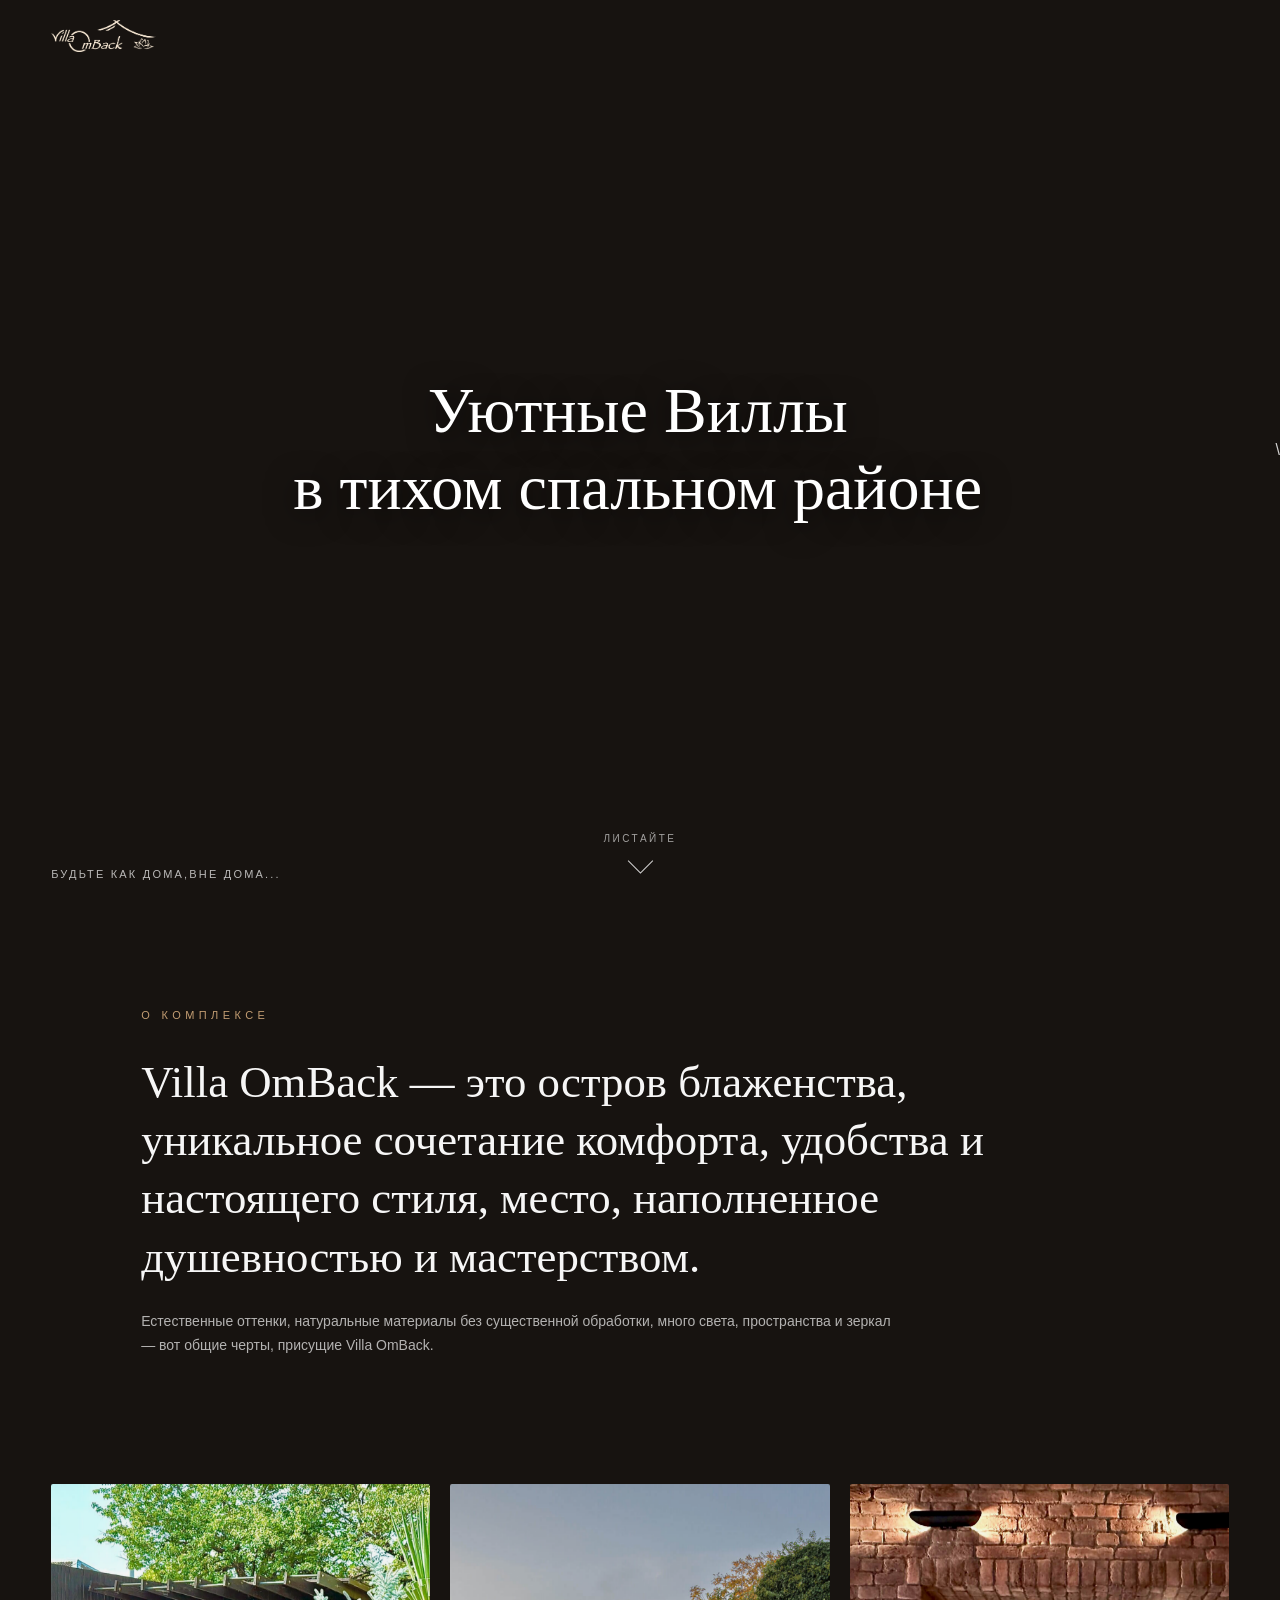
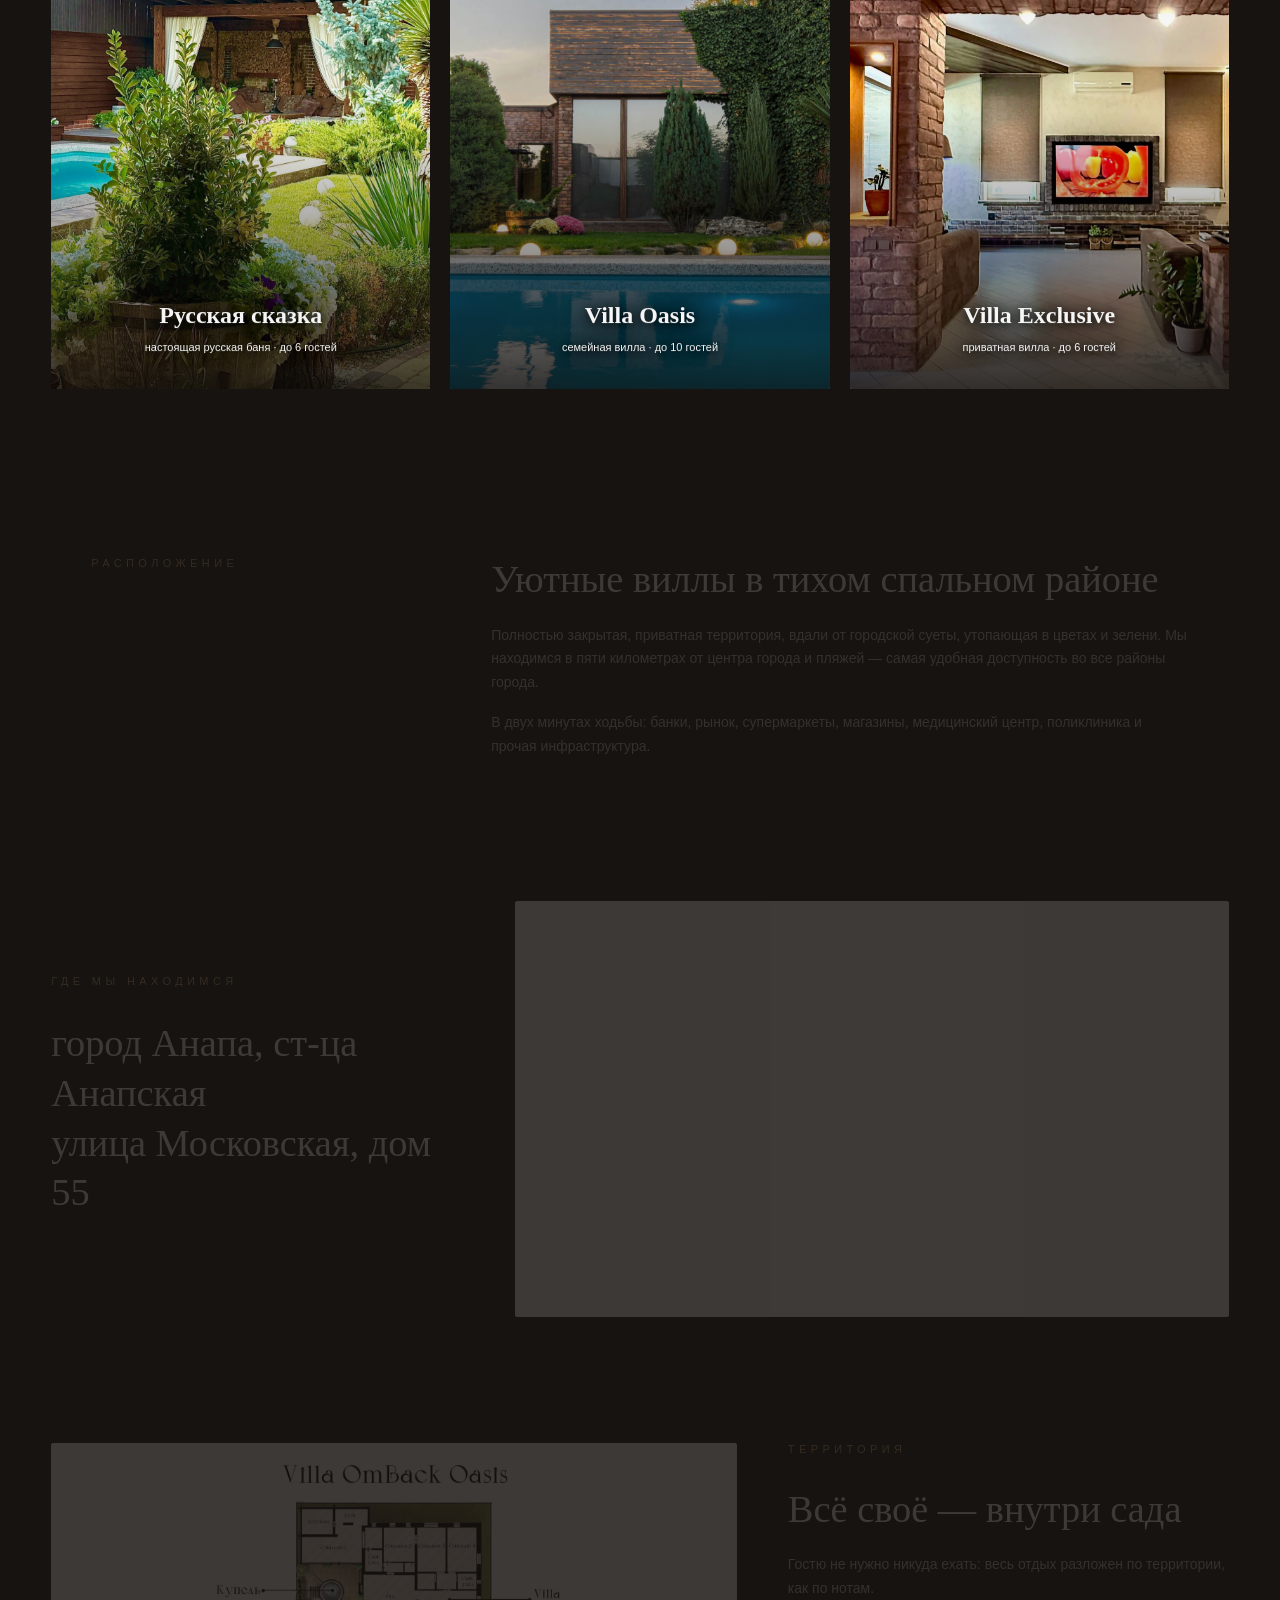
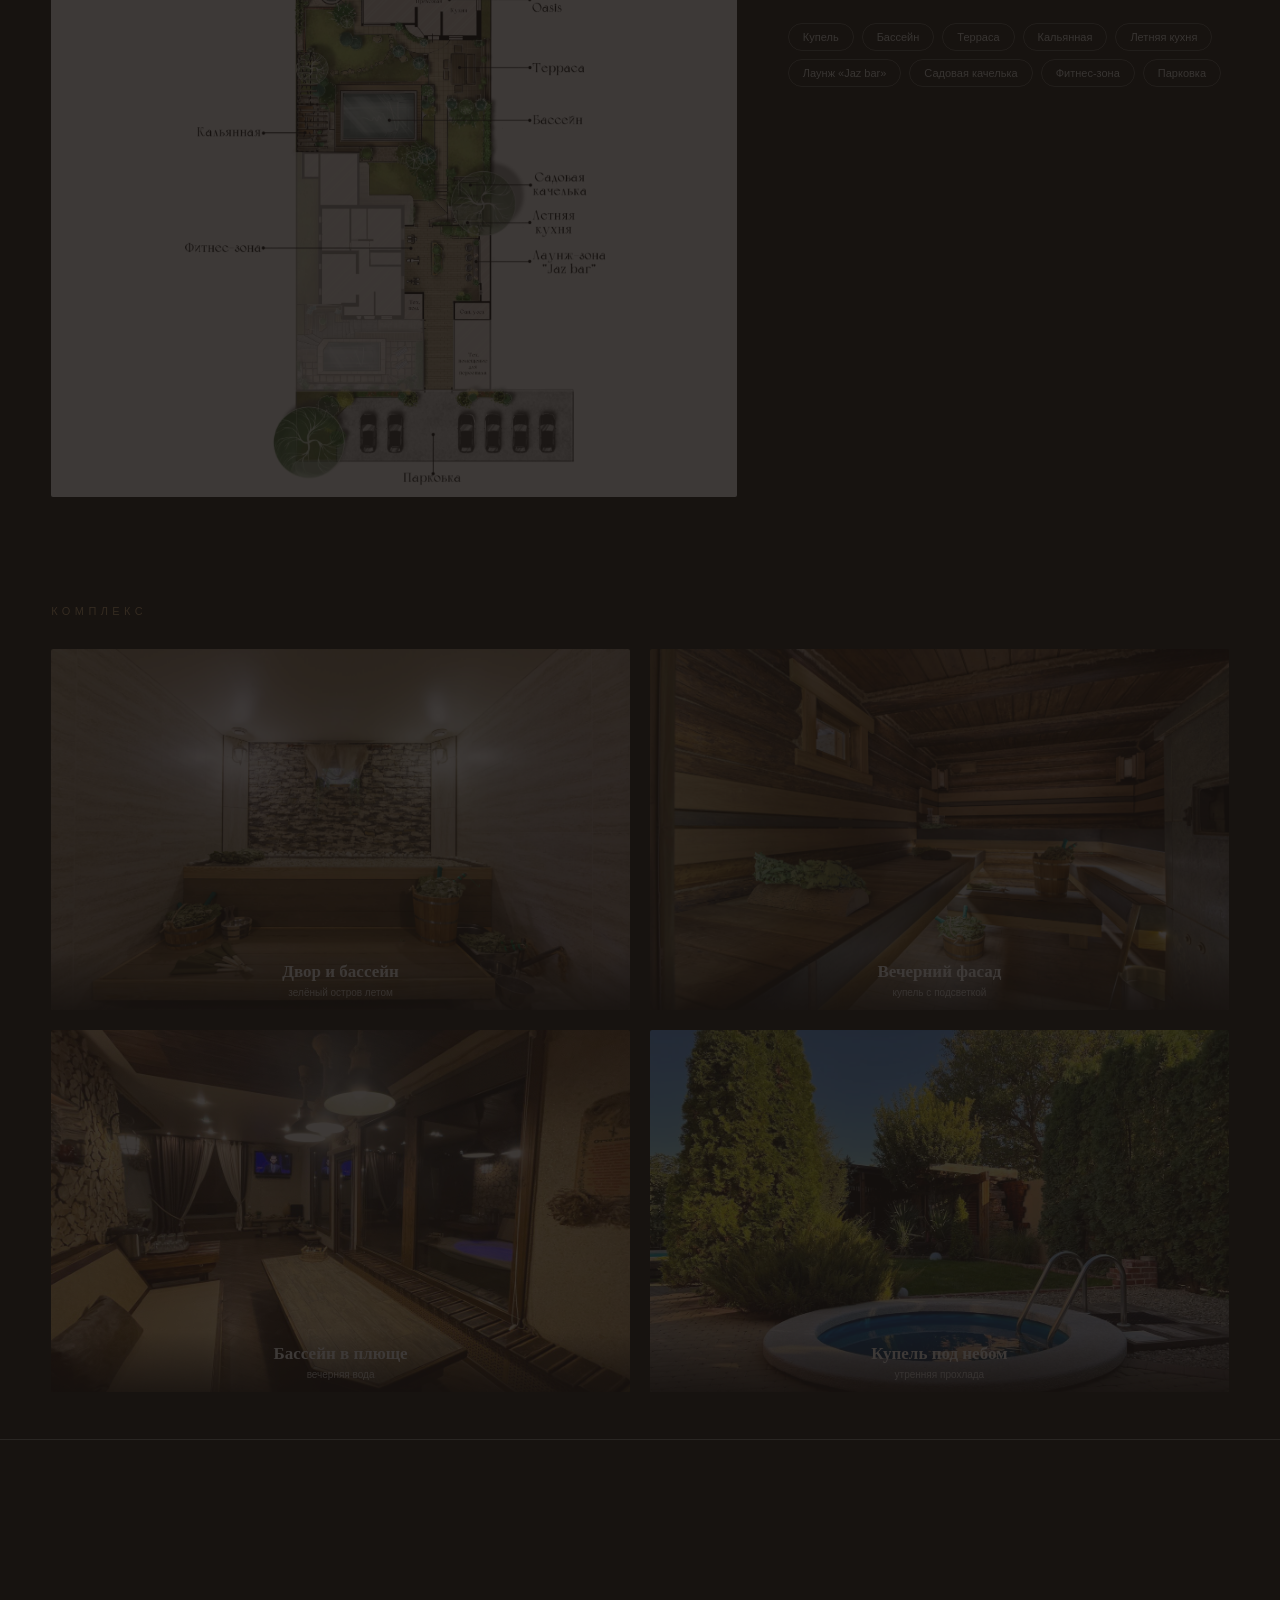
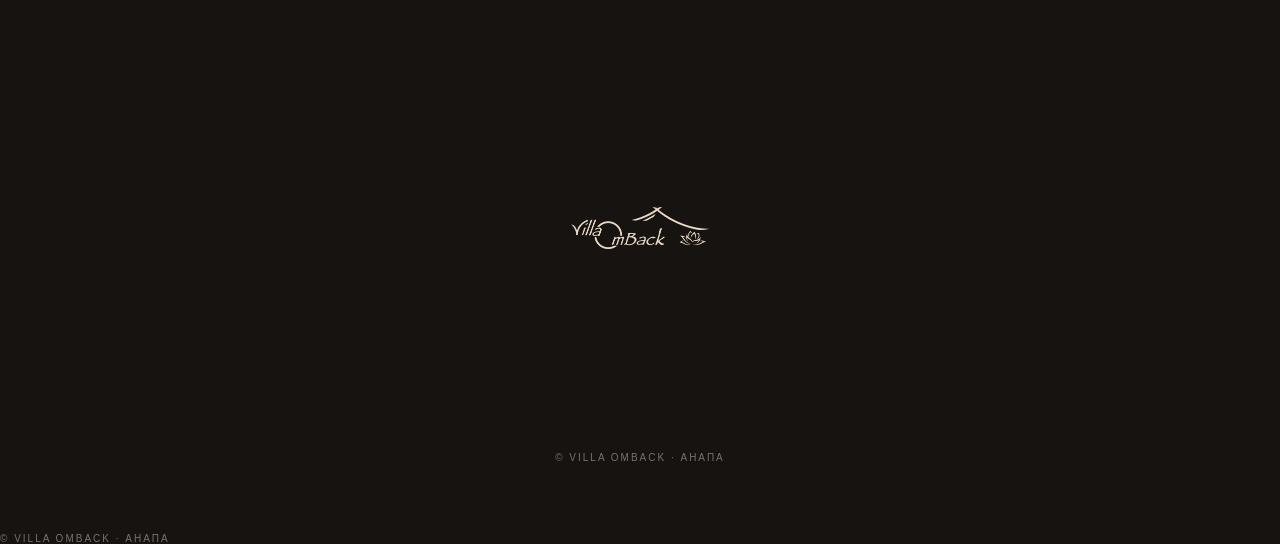
==== commit 716d406e: "index.html" ====
--- a/index.html
+++ b/index.html
@@ -33,7 +33,12 @@
 					<h1 class="hero__title">Уютные Виллы<br>в тихом спальном районе</h1>
 				</div>
 
-				<p class="hero__geo">Будьте как дома,вне дома...</p>
+				<p class="hero__geo">Будьте как дома,вне дома...</p>\
+					<!-- Индикатор прокрутки -->
+				<div class="hero__scroll">
+					<span class="hero__scroll-text">листайте</span>
+					<span class="hero__scroll-arrow"></span>
+				</div>
 			</section>
 
 			<!-- ===== МАНИФЕСТ ===== -->
--- a/css/omback.css
+++ b/css/omback.css
@@ -43,7 +43,6 @@
 .topbar__word { font-family: var(--serif); font-size: 18px; letter-spacing: .04em; }
 
 /* ===== ГЕРОЙ ===== */
-/* ===== ГЕРОЙ ===== */
 .hero { 
 	position: relative; 
 	min-height: 100svh; 
@@ -67,7 +66,7 @@
 	z-index: 1;
 }
 .hero__inner {
-	position: relative; /* <-- ГЛАВНОЕ ИСПРАВЛЕНИЕ: было absolute, стало relative */
+	position: relative;
 	z-index: 2;
 	display: flex; 
 	flex-direction: column; 
@@ -94,6 +93,43 @@
 	letter-spacing: .2em; 
 	text-transform: uppercase; 
 	color: rgba(255,255,255,.7);
+}
+
+/* ===== ИНДИКАТОР ПРОКРУТКИ ===== */
+.hero__scroll {
+	position: absolute;
+	bottom: 30px;
+	left: 50%;
+	transform: translateX(-50%);
+	z-index: 2;
+	display: flex;
+	flex-direction: column;
+	align-items: center;
+	gap: 8px;
+	opacity: 0;
+	animation: fadeInScroll 1s ease-out 1.5s forwards;
+}
+.hero__scroll-text {
+	font-size: 10px;
+	letter-spacing: 0.25em;
+	text-transform: uppercase;
+	color: rgba(255,255,255,0.6);
+}
+.hero__scroll-arrow {
+	width: 18px;
+	height: 18px;
+	border-right: 1.5px solid rgba(255,255,255,0.8);
+	border-bottom: 1.5px solid rgba(255,255,255,0.8);
+	transform: rotate(45deg);
+	animation: scrollBounce 2s infinite ease-in-out;
+}
+@keyframes scrollBounce {
+	0%, 100% { transform: translateY(0) rotate(45deg); opacity: 1; }
+	50% { transform: translateY(6px) rotate(45deg); opacity: 0.4; }
+}
+@keyframes fadeInScroll {
+	from { opacity: 0; transform: translate(-50%, 10px); }
+	to { opacity: 1; transform: translate(-50%, 0); }
 }
 
 /* ===== СТРАНИЦА-ГЕРОЙ (внутренние) ===== */
@@ -189,6 +225,58 @@
 .gcard figcaption b { display: block; font-family: var(--serif); font-size: 17px; font-weight: 600; }
 .gcard figcaption span { font-size: 10px; color: rgba(255,255,255,.75); }
 
+/* ===== КАРТА И КОНТАКТЫ ===== */
+.location {
+	display: flex;
+	gap: 4vw;
+	padding: 8vh 4vw;
+	max-width: 1300px;
+	margin: 0 auto;
+	align-items: stretch;
+}
+.location__info {
+	flex: 0 0 35%;
+	display: flex;
+	flex-direction: column;
+	justify-content: center;
+}
+.location__title {
+	font-family: var(--serif);
+	font-weight: 500;
+	font-size: clamp(1.4rem, 3.5vw, 2.4rem);
+	line-height: 1.3;
+	margin-bottom: 1.5rem;
+	color: #fff;
+}
+.location__address {
+	font-size: 15px;
+	line-height: 1.8;
+	color: var(--accent);
+	margin-bottom: 1.5rem;
+	font-weight: 500;
+}
+.location__desc {
+	font-size: 14px;
+	line-height: 1.7;
+	color: rgba(255,255,255,.7);
+}
+.location__map {
+	flex: 1;
+	background: var(--paper);
+	padding: 8px;
+	border-radius: 2px;
+	overflow: hidden;
+	min-height: 400px;
+}
+.location__map iframe {
+	width: 100%;
+	height: 100%;
+	min-height: 400px;
+	border: none;
+	display: block;
+	filter: grayscale(0.15) contrast(1.02);
+}
+
 /* ===== ФИНАЛ И КОНТАКТЫ ===== */
 .finale {
 	padding: 10vh 4vw 6vh; 
@@ -200,14 +288,14 @@
 	gap: 32px;
 }
 
-/* --- Контакты в футере (теперь сверху) --- */
+/* Контакты в футере (сверху) */
 .footer-contacts {
 	display: flex;
 	flex-direction: column;
 	align-items: center;
 	gap: 24px;
 	padding-bottom: 2.5rem;
-	border-bottom: 1px solid rgba(255,255,255,0.08); /* Аккуратный разделитель */
+	border-bottom: 1px solid rgba(255,255,255,0.08);
 	width: 100%;
 	max-width: 600px;
 }
@@ -250,7 +338,7 @@
 	color: var(--bg);
 }
 
-/* --- Остальные элементы футера --- */
+/* Остальные элементы футера */
 .finale__logo {
 	height: 42px; 
 	width: auto; 
@@ -301,60 +389,45 @@
 }
 .backbtn:hover { background: #fff; color: var(--bg); }
 
-/* ===== КАРТА И КОНТАКТЫ ===== */
-.location {
-	display: flex;
-	gap: 4vw;
-	padding: 8vh 4vw;
-	max-width: 1300px;
-	margin: 0 auto;
-	align-items: stretch;
-}
-.location__info {
-	flex: 0 0 35%;
-	display: flex;
-	flex-direction: column;
-	justify-content: center;
-}
-.location__title {
-	font-family: var(--serif);
-	font-weight: 500;
-	font-size: clamp(1.4rem, 3.5vw, 2.4rem);
-	line-height: 1.3;
-	margin-bottom: 1.5rem;
-	color: #fff;
-}
-.location__address {
-	font-size: 15px;
-	line-height: 1.8;
-	color: var(--accent);
-	margin-bottom: 1.5rem;
-	font-weight: 500;
-}
-.location__desc {
-	font-size: 14px;
-	line-height: 1.7;
-	color: rgba(255,255,255,.7);
-}
-.location__map {
-	flex: 1;
-	background: var(--paper);
-	padding: 8px;
-	border-radius: 2px;
-	overflow: hidden;
-	min-height: 400px;
-}
-.location__map iframe {
-	width: 100%;
-	height: 100%;
-	min-height: 400px;
-	border: none;
-	display: block;
-	filter: grayscale(0.15) contrast(1.02);
-}
-
-/* Мобильная версия */
+/* ===== ПЛАНШЕТЫ И МОБИЛЬНЫЕ ===== */
 @media (max-width: 768px) {
+	.topbar { padding: 16px 4vw; }
+	.topbar__logo { height: 28px; }
+	
+	.hero { min-height: 100svh; }
+	.hero__title { font-size: clamp(1.6rem, 7vw, 2.8rem); }
+	.hero__geo { font-size: 10px; bottom: 16px; }
+	.hero__scroll { bottom: 60px; }
+	
+	.page-hero { height: 60svh; }
+	.page-hero__sub { font-size: 11px; }
+	
+	.manifest { padding: 8vh 4vw 6vh; }
+	.manifest__text { font-size: clamp(1.3rem, 6vw, 2rem); }
+	.manifest__sub { font-size: 13px; }
+	
+	.doors { grid-template-columns: 1fr; gap: 16px; padding: 4vh 4vw 8vh; }
+	.door { aspect-ratio: 4 / 3; }
+	.door__name { font-size: 20px; bottom: 50px; }
+	.door__sub { font-size: 10px; bottom: 30px; }
+	.door__open { display: none; }
+	
+	.info { grid-template-columns: 1fr; gap: 1rem; padding: 4vh 4vw; }
+	.info__title { font-size: clamp(1.3rem, 5vw, 1.8rem); }
+	.info__p { font-size: 13px; }
+	
+	.territory { flex-direction: column; gap: 2rem; padding: 4vh 4vw; }
+	.mapframe img { max-height: 50vh; }
+	.chip { font-size: 10px; padding: 6px 12px; }
+	
+	.ritual { grid-template-columns: 1fr; gap: 2rem; padding: 4vh 4vw 6vh; }
+	.ritual__item b { font-size: 2rem; }
+	.ritual__item h4 { font-size: 1.1rem; }
+	
+	.gallery { padding: 4vh 4vw 6vh; }
+	.gallery__grid { grid-template-columns: 1fr; gap: 16px; }
+	.gcard figcaption b { font-size: 15px; }
+	
 	.location {
 		flex-direction: column;
 		gap: 2rem;
@@ -363,50 +436,13 @@
 	.location__info { flex: none; }
 	.location__map { min-height: 300px; }
 	.location__map iframe { min-height: 300px; }
-}
-
-/* ===== ПЛАНШЕТЫ И МОБИЛЬНЫЕ ===== */
-@media (max-width: 768px) {
-	.topbar { padding: 16px 4vw; }
-	.topbar__logo { height: 28px; }
-	
-	.hero { min-height: 100svh; }
-	.hero__title { font-size: clamp(1.6rem, 7vw, 2.8rem); }
-	.hero__geo { font-size: 10px; bottom: 16px; }
-	
-	.page-hero { height: 60svh; }
-	.page-hero__sub { font-size: 11px; }
-	
-	.manifest { padding: 8vh 4vw 6vh; }
-	.manifest__text { font-size: clamp(1.3rem, 6vw, 2rem); }
-	.manifest__sub { font-size: 13px; }
-	
-	.doors { grid-template-columns: 1fr; gap: 16px; padding: 4vh 4vw 8vh; }
-	.door { aspect-ratio: 4 / 3; }
-	.door__name { font-size: 20px; bottom: 50px; }
-	.door__sub { font-size: 10px; bottom: 30px; }
-	.door__open { display: none; }
-	
-	.info { grid-template-columns: 1fr; gap: 1rem; padding: 4vh 4vw; }
-	.info__title { font-size: clamp(1.3rem, 5vw, 1.8rem); }
-	.info__p { font-size: 13px; }
-	
-	.territory { flex-direction: column; gap: 2rem; padding: 4vh 4vw; }
-	.mapframe img { max-height: 50vh; }
-	.chip { font-size: 10px; padding: 6px 12px; }
-	
-	.ritual { grid-template-columns: 1fr; gap: 2rem; padding: 4vh 4vw 6vh; }
-	.ritual__item b { font-size: 2rem; }
-	.ritual__item h4 { font-size: 1.1rem; }
-	
-	.gallery { padding: 4vh 4vw 6vh; }
-	.gallery__grid { grid-template-columns: 1fr; gap: 16px; }
-	.gcard figcaption b { font-size: 15px; }
 	
 	.finale { padding: 8vh 4vw 5vh; gap: 24px; }
 	.finale__logo { height: 38px; }
 	.finale h2 { font-size: clamp(1.4rem, 6vw, 2.2rem); }
 	.dpill { font-size: 11px; padding: 9px 20px; }
+	.footer-link { font-size: clamp(1.1rem, 4vw, 1.5rem); }
+	.social-btn { font-size: 10px; padding: 8px 16px; }
 	
 	.backbtn { left: auto; right: 4vw; bottom: 16px; font-size: 11px; padding: 8px 18px; }
 }
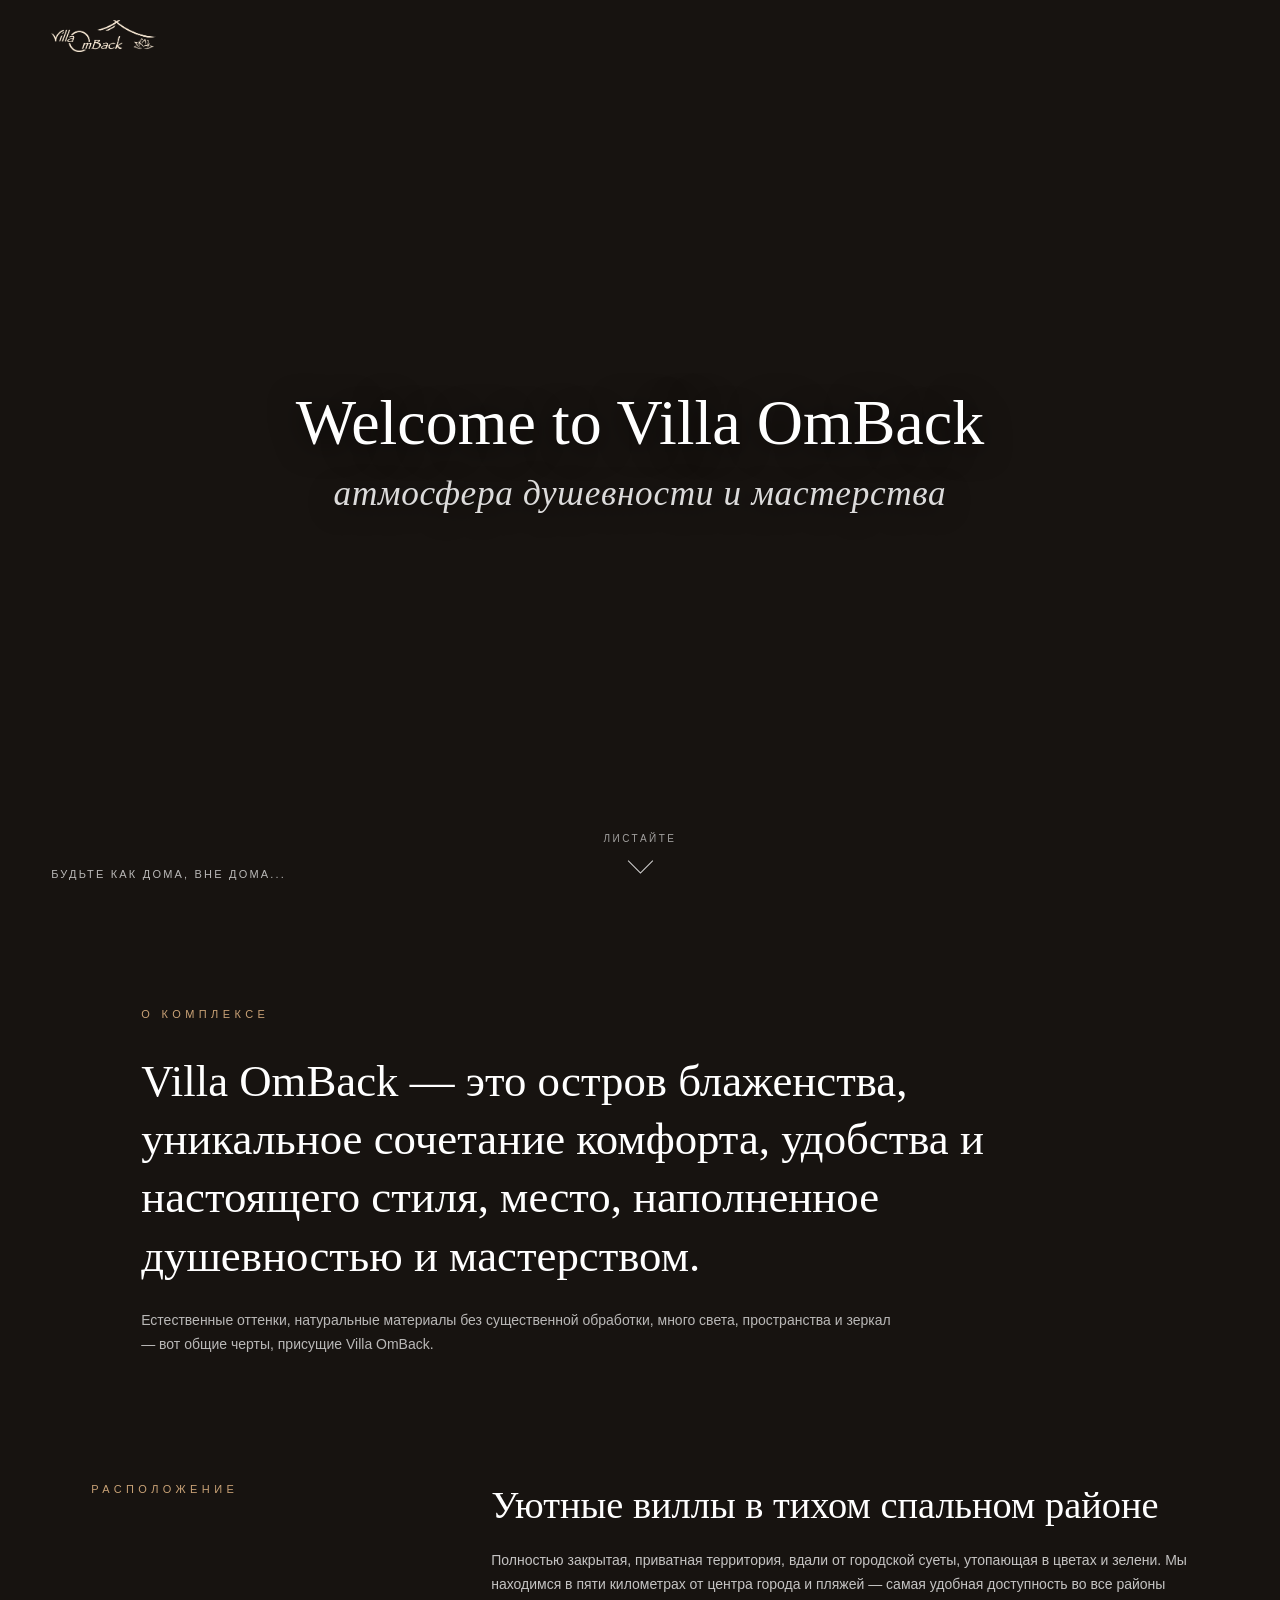
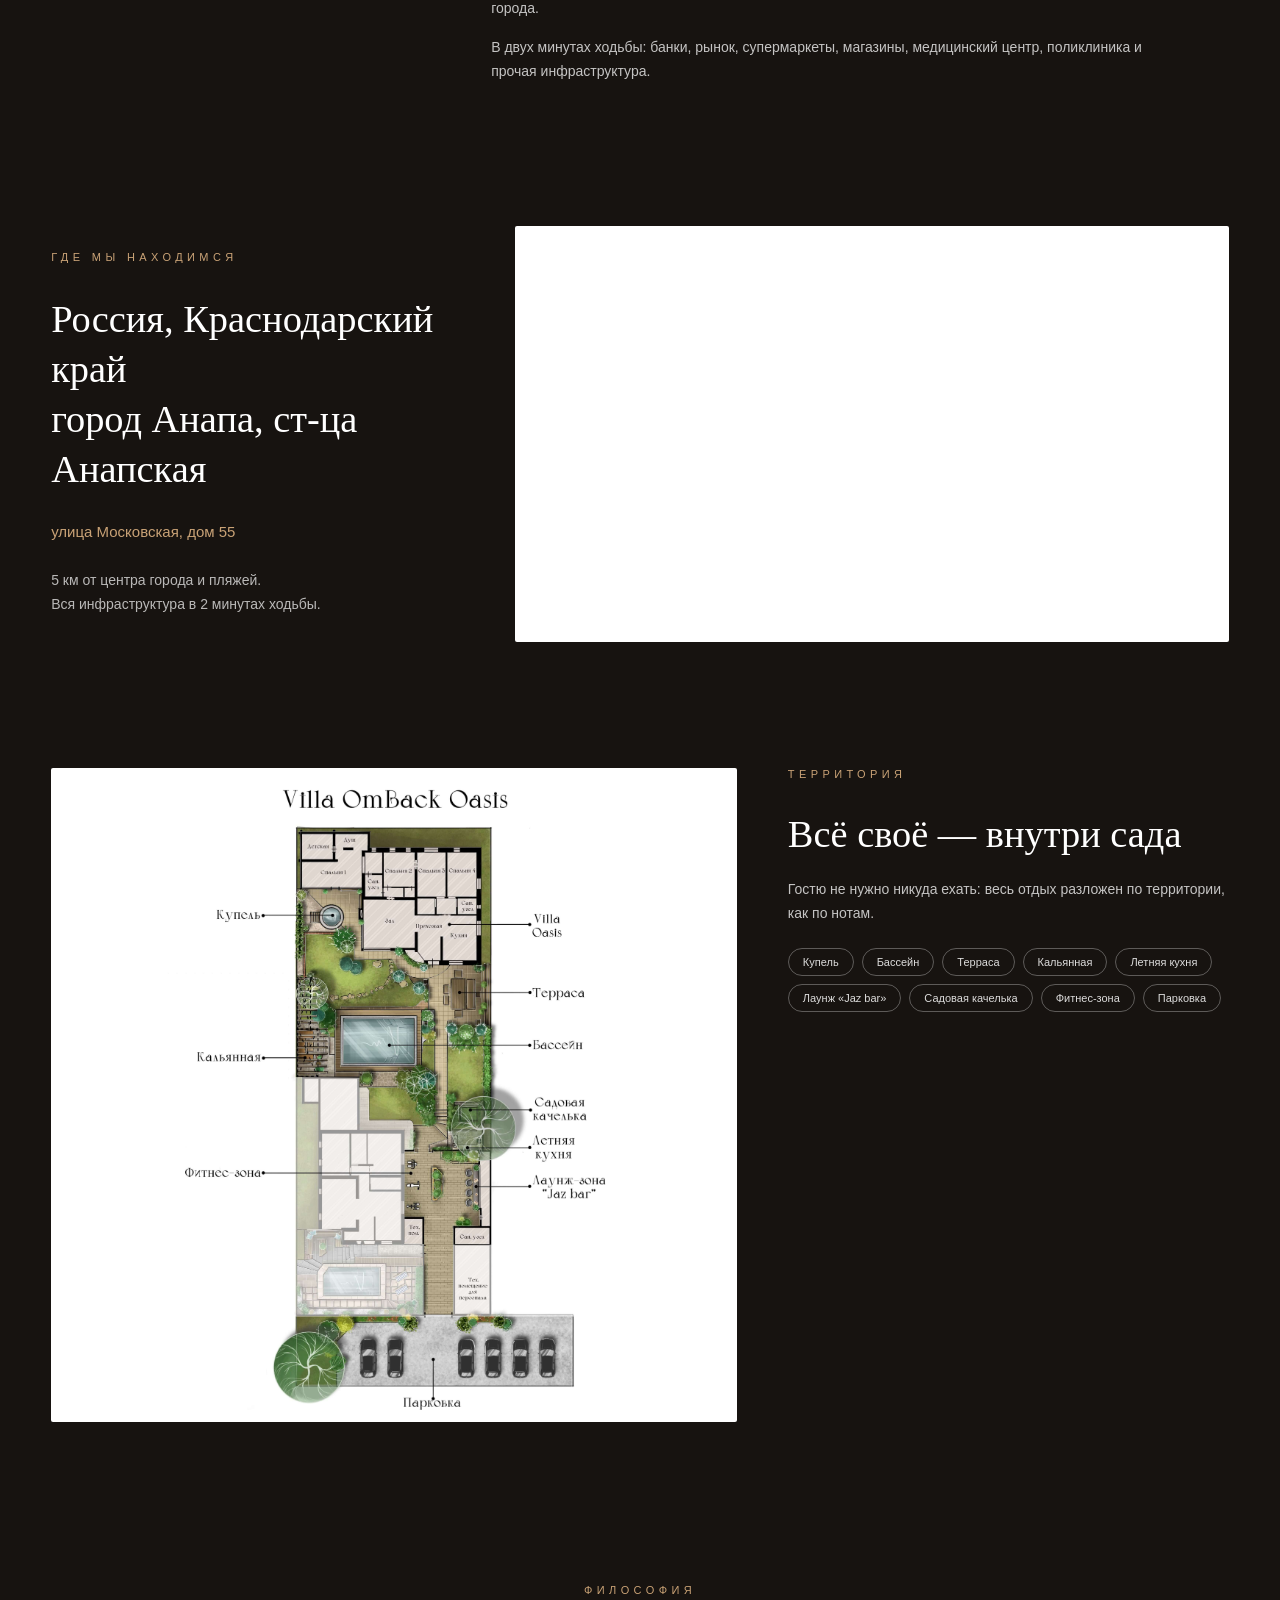
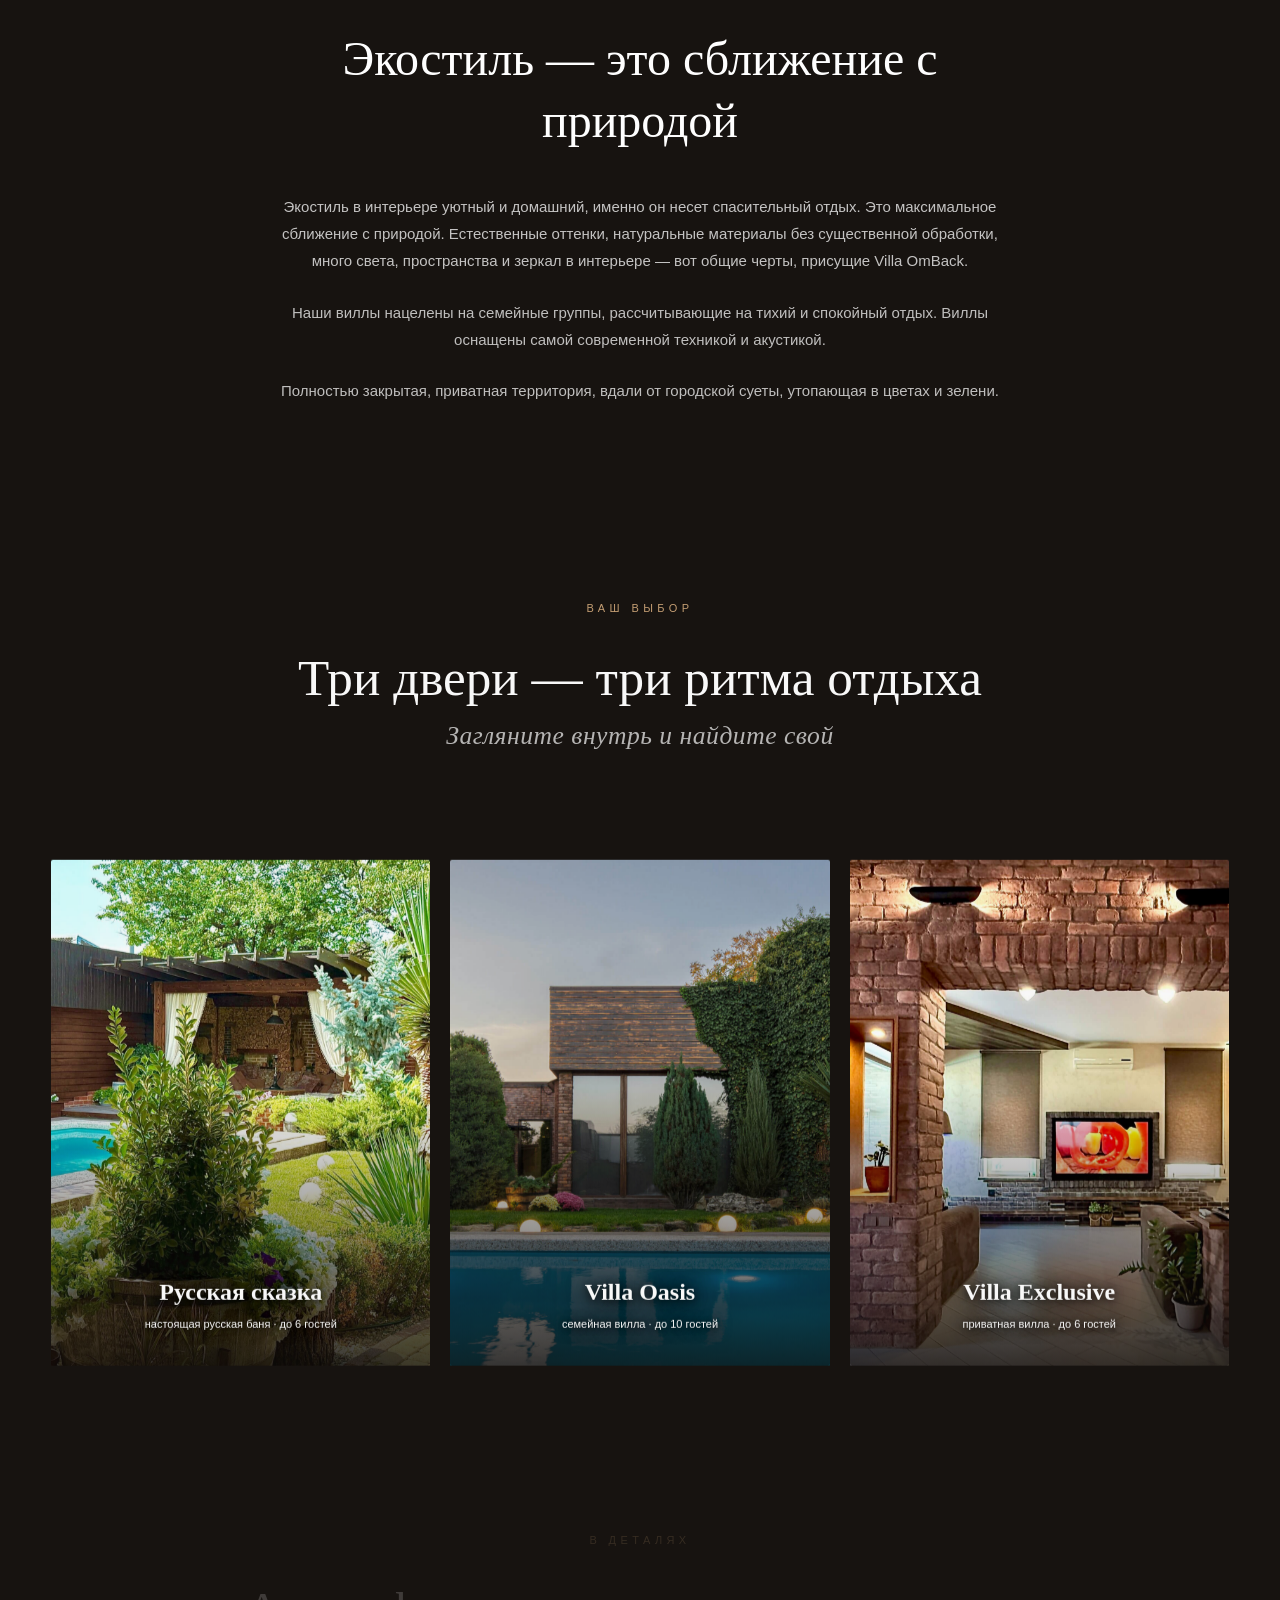
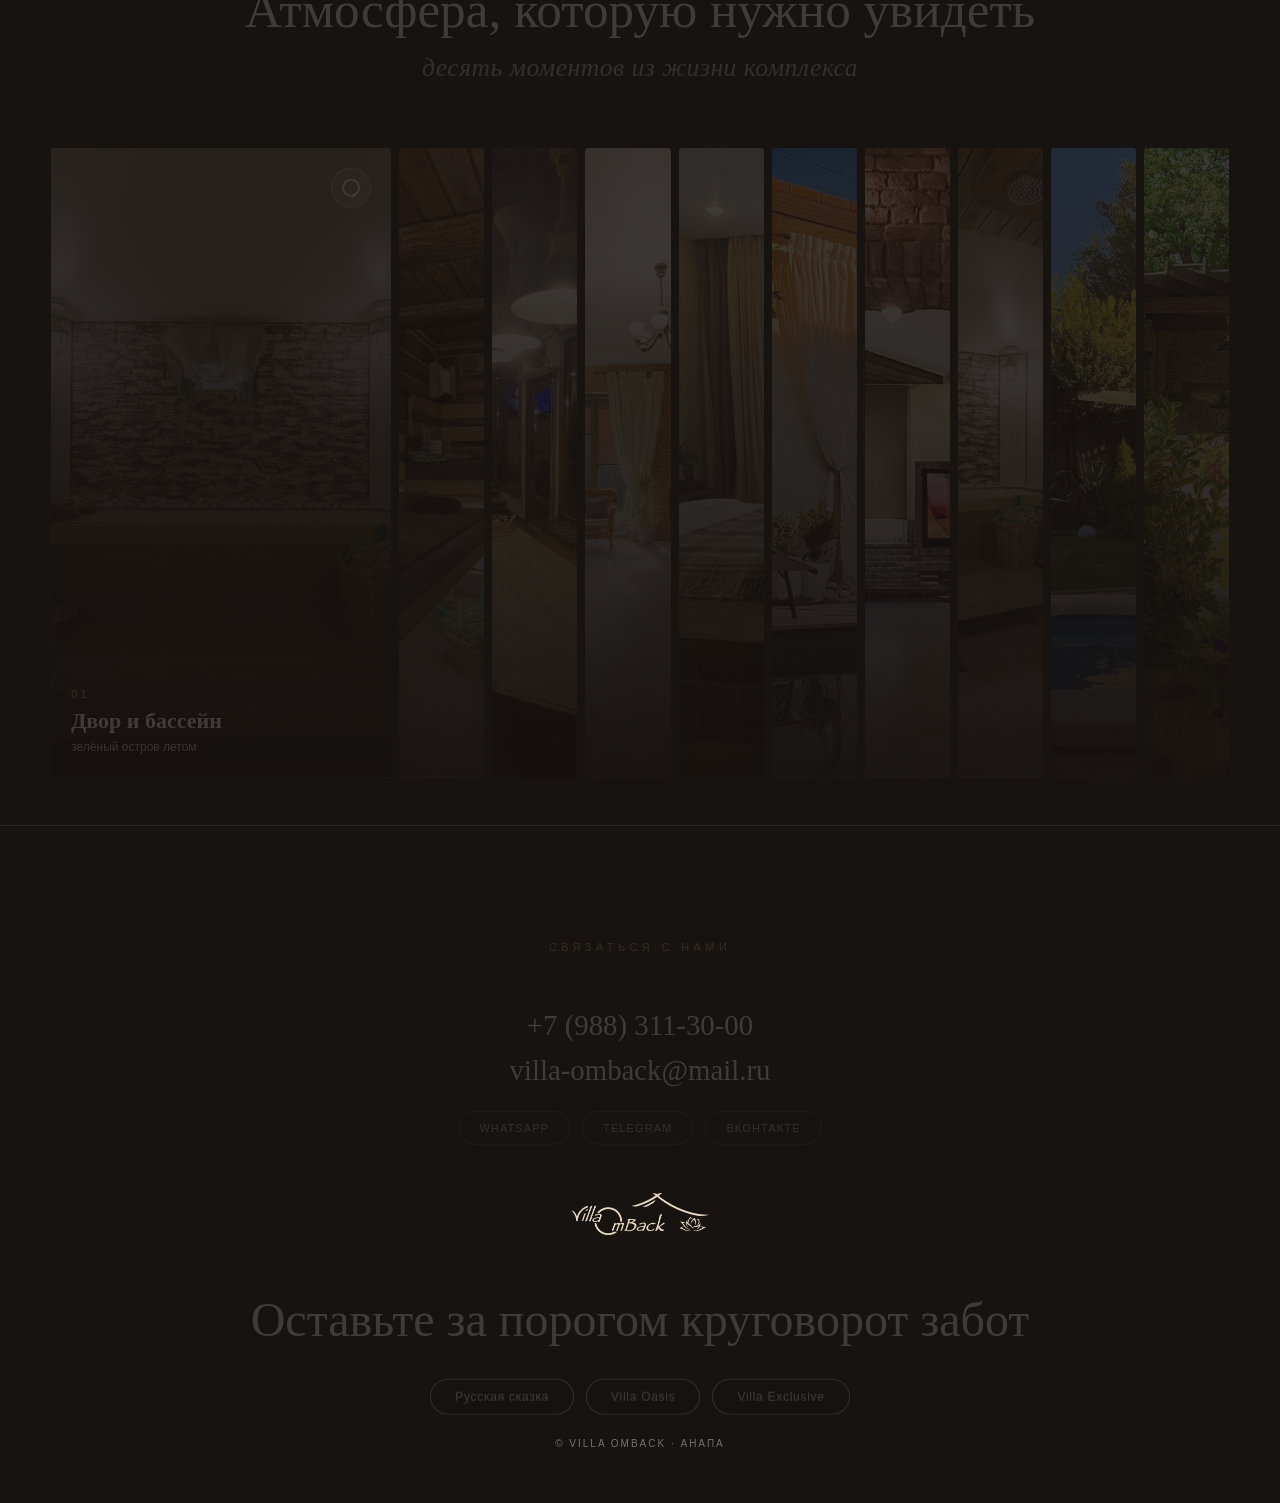
==== commit d115163d: "index.html" ====
--- a/index.html
+++ b/index.html
@@ -19,29 +19,34 @@
 	<div class="wrapper">
 		<div class="content">
 
+			<!-- ===== 1. ШАПКА ===== -->
 			<header class="topbar">
 				<a class="topbar__brand" href="index.html">
 					<img class="topbar__logo" src="img/logo.png" alt="">
 				</a>
 			</header>
 
-			<!-- ===== ГЕРОЙ ===== -->
+			<!-- ===== 2. ПЕРВЫЙ ЭКРАН (HERO) ===== -->
 			<section class="hero">
 				<video class="hero__video" src="img/video/hero.mp4" autoplay muted loop playsinline></video>
 				<div class="hero__shade"></div>
 				<div class="hero__inner">
-					<h1 class="hero__title">Уютные Виллы<br>в тихом спальном районе</h1>
-				</div>
-
-				<p class="hero__geo">Будьте как дома,вне дома...</p>\
-					<!-- Индикатор прокрутки -->
+					<h1 class="hero__title">
+						Welcome to Villa OmBack
+						<span class="hero__subtitle">атмосфера душевности и мастерства</span>
+					</h1>
+				</div>
+
+				<p class="hero__geo">Будьте как дома, вне дома...</p>
+				
+				<!-- Индикатор прокрутки -->
 				<div class="hero__scroll">
 					<span class="hero__scroll-text">листайте</span>
 					<span class="hero__scroll-arrow"></span>
 				</div>
 			</section>
 
-			<!-- ===== МАНИФЕСТ ===== -->
+			<!-- ===== 3. МАНИФЕСТ ===== -->
 			<section class="manifest" id="about">
 				<p class="label" data-reveal>о комплексе</p>
 				<h2 class="manifest__text" data-reveal>
@@ -54,32 +59,8 @@
 					много света, пространства и зеркал — вот общие черты, присущие Villa OmBack.
 				</p>
 			</section>
-			<!-- ===== ТРИ ДВЕРИ ===== -->
-			<section class="doors" id="doors">
-				<a class="door" href="banya.html" data-go data-reveal>
-					<img src="img/01.jpg" alt="" loading="lazy">
-					<div class="door__shade"></div>
-					<h3 class="door__name">Русская сказка</h3>
-					<p class="door__sub">настоящая русская баня · до 6 гостей</p>
-					<span class="door__open">Заглянуть</span>
-				</a>
-				<a class="door" href="oasis.html" data-go data-reveal>
-					<img src="img/10.jpg" alt="" loading="lazy">
-					<div class="door__shade"></div>
-					<h3 class="door__name">Villa Oasis</h3>
-					<p class="door__sub">семейная вилла · до 10 гостей</p>
-					<span class="door__open">Заглянуть</span>
-				</a>
-				<a class="door" href="exclusive.html" data-go data-reveal>
-					<img src="img/17.jpg" alt="" loading="lazy">
-					<div class="door__shade"></div>
-					<h3 class="door__name">Villa Exclusive</h3>
-					<p class="door__sub">приватная вилла · до 6 гостей</p>
-					<span class="door__open">Заглянуть</span>
-				</a>
-			</section>
-
-			<!-- ===== РАСПОЛОЖЕНИЕ ===== -->
+
+			<!-- ===== 5. РАСПОЛОЖЕНИЕ ===== -->
 			<section class="info">
 				<p class="label" data-reveal>расположение</p>
 				<div class="info__body">
@@ -88,17 +69,21 @@
 					<p class="info__p" data-reveal>В двух минутах ходьбы: банки, рынок, супермаркеты, магазины, медицинский центр, поликлиника и прочая инфраструктура.</p>
 				</div>
 			</section>
-<!-- ===== КАРТА И КОНТАКТЫ ===== -->
-<section class="location" id="location">
-	<div class="location__info">
-		<p class="label" data-reveal>где мы находимся</p>
-		<h3 class="location__title" data-reveal>город Анапа, ст-ца Анапская<br>улица Московская, дом 55</h3>
-	</div>
-	<div class="location__map" data-reveal>
-		<iframe src="https://yandex.ru/map-widget/v1/?ll=37.376887%2C44.896625&z=16&pt=37.376887,44.896625,pm2rdm" frameborder="0" allowfullscreen="true"></iframe>
-	</div>
-</section>
-			<!-- ===== ТЕРРИТОРИЯ ===== -->
+
+			<!-- ===== 6. КАРТА ===== -->
+			<section class="location" id="location">
+				<div class="location__info">
+					<p class="label" data-reveal>где мы находимся</p>
+					<h3 class="location__title" data-reveal>Россия, Краснодарский край<br>город Анапа, ст-ца Анапская</h3>
+					<p class="location__address" data-reveal>улица Московская, дом 55</p>
+					<p class="location__desc" data-reveal>5 км от центра города и пляжей.<br>Вся инфраструктура в 2 минутах ходьбы.</p>
+				</div>
+				<div class="location__map" data-reveal>
+					<iframe src="https://yandex.ru/map-widget/v1/?ll=37.376887%2C44.896625&z=16&pt=37.376887,44.896625,pm2rdm" frameborder="0" allowfullscreen="true"></iframe>
+				</div>
+			</section>
+
+			<!-- ===== 7. ТЕРРИТОРИЯ ===== -->
 			<section class="territory" id="territory">
 				<figure class="mapframe" data-reveal>
 					<img src="img/09.jpg" alt="Карта территории Villa OmBack Oasis" loading="lazy">
@@ -121,65 +106,218 @@
 				</div>
 			</section>
 
-			<!-- ===== ГАЛЕРЕЯ КОМПЛЕКСА ===== -->
+			<!-- ===== НОВЫЙ БЛОК: ЭКОСТИЛЬ ===== -->
+			<section class="eco" id="eco">
+				<p class="label" data-reveal>философия</p>
+				<h2 class="eco__title" data-reveal>Экостиль — это сближение с природой</h2>
+				<div class="eco__body">
+					<p class="eco__p" data-reveal>Экостиль в интерьере уютный и домашний, именно он несет спасительный отдых. Это максимальное сближение с природой. Естественные оттенки, натуральные материалы без существенной обработки, много света, пространства и зеркал в интерьере — вот общие черты, присущие Villa OmBack.</p>
+					<p class="eco__p" data-reveal>Наши виллы нацелены на семейные группы, рассчитывающие на тихий и спокойный отдых. Виллы оснащены самой современной техникой и акустикой.</p>
+					<p class="eco__p" data-reveal>Полностью закрытая, приватная территория, вдали от городской суеты, утопающая в цветах и зелени.</p>
+				</div>
+			</section>
+
+			<!-- ===== ПРИГЛАШЕНИЕ К ВЫБОРУ ===== -->
+			<section class="invite">
+				<p class="label" data-reveal>ваш выбор</p>
+				<h2 class="invite__title" data-reveal>
+					Три двери — три ритма отдыха
+					<span class="invite__sub">Загляните внутрь и найдите свой</span>
+				</h2>
+			</section>
+
+			<!-- ===== 4. ТРИ ДВЕРИ ===== -->
+			<section class="doors" id="doors">
+				<a class="door" href="banya.html" data-go data-reveal>
+					<img src="img/01.jpg" alt="" loading="lazy" class="lightbox-trigger" data-full="img/01.jpg">
+					<div class="door__shade"></div>
+					<h3 class="door__name">Русская сказка</h3>
+					<p class="door__sub">настоящая русская баня · до 6 гостей</p>
+					<span class="door__open">Заглянуть</span>
+				</a>
+				<a class="door" href="oasis.html" data-go data-reveal>
+					<img src="img/10.jpg" alt="" loading="lazy" class="lightbox-trigger" data-full="img/10.jpg">
+					<div class="door__shade"></div>
+					<h3 class="door__name">Villa Oasis</h3>
+					<p class="door__sub">семейная вилла · до 10 гостей</p>
+					<span class="door__open">Заглянуть</span>
+				</a>
+				<a class="door" href="exclusive.html" data-go data-reveal>
+					<img src="img/17.jpg" alt="" loading="lazy" class="lightbox-trigger" data-full="img/17.jpg">
+					<div class="door__shade"></div>
+					<h3 class="door__name">Villa Exclusive</h3>
+					<p class="door__sub">приватная вилла · до 6 гостей</p>
+					<span class="door__open">Заглянуть</span>
+				</a>
+			</section>
+
+			<!-- ===== 8. ГАЛЕРЕЯ-АККОРДЕОН ===== -->
 			<section class="gallery" id="gallery">
-				<p class="label" data-reveal>комплекс</p>
-				<div class="gallery__grid">
-					<figure class="gcard" data-reveal>
-						<img src="img/04.jpg" alt="" loading="lazy">
-						<figcaption><b>Двор и бассейн</b><span>зелёный остров летом</span></figcaption>
-					</figure>
-					<figure class="gcard" data-reveal>
-						<img src="img/05.jpg" alt="" loading="lazy">
-						<figcaption><b>Вечерний фасад</b><span>купель с подсветкой</span></figcaption>
-					</figure>
-					<figure class="gcard" data-reveal>
-						<img src="img/08.jpg" alt="" loading="lazy">
-						<figcaption><b>Бассейн в плюще</b><span>вечерняя вода</span></figcaption>
-					</figure>
-					<figure class="gcard" data-reveal>
-						<img src="img/21.jpg" alt="" loading="lazy">
-						<figcaption><b>Купель под небом</b><span>утренняя прохлада</span></figcaption>
-					</figure>
-				</div>
-			</section>
-
-
-<!-- ===== ФИНАЛ И КОНТАКТЫ ===== -->
-<footer class="finale">
-	
-	<div class="footer-contacts" data-reveal>
-		<p class="label">связаться с нами</p>
-		
-		<div class="footer-contacts__links">
-			<a href="tel:+79883113000" class="footer-link">+7 (988) 311-30-00</a>
-			<a href="mailto:villa-omback@mail.ru" class="footer-link">villa-omback@mail.ru</a>
-		</div>
-
-		<div class="footer-socials">
-			<a href="https://api.whatsapp.com/send/?phone=%2B79883113000&text&type=phone_number&app_absent=0" target="_blank" class="social-btn">WhatsApp</a>
-			<a href="https://t.me/Villa_OmBack" target="_blank" class="social-btn">Telegram</a>
-			<a href="https://vk.ru/villa_omback" target="_blank" class="social-btn">ВКонтакте</a>
+				<div class="gallery__intro">
+					<p class="label" data-reveal>в деталях</p>
+					<h2 class="gallery__title" data-reveal>
+						Атмосфера, которую нужно увидеть
+						<span class="gallery__sub">десять моментов из жизни комплекса</span>
+					</h2>
+				</div>
+
+				<div class="gallery-accordion" data-reveal>
+					
+					<div class="acc-item is-active">
+						<img src="img/04.jpg" alt="" loading="lazy" class="lightbox-trigger" data-full="img/04.jpg">
+						<div class="acc-item__shade"></div>
+						<div class="acc-item__zoom"></div>
+						<div class="acc-item__content">
+							<span class="acc-item__num">01</span>
+							<h3 class="acc-item__name">Двор и бассейн</h3>
+							<p class="acc-item__desc">зелёный остров летом</p>
+						</div>
+					</div>
+
+					<div class="acc-item">
+						<img src="img/05.jpg" alt="" loading="lazy" class="lightbox-trigger" data-full="img/05.jpg">
+						<div class="acc-item__shade"></div>
+						<div class="acc-item__zoom"></div>
+						<div class="acc-item__content">
+							<span class="acc-item__num">02</span>
+							<h3 class="acc-item__name">Вечерний фасад</h3>
+							<p class="acc-item__desc">купель с подсветкой</p>
+						</div>
+					</div>
+
+					<div class="acc-item">
+						<img src="img/08.jpg" alt="" loading="lazy" class="lightbox-trigger" data-full="img/08.jpg">
+						<div class="acc-item__shade"></div>
+						<div class="acc-item__zoom"></div>
+						<div class="acc-item__content">
+							<span class="acc-item__num">03</span>
+							<h3 class="acc-item__name">Бассейн в плюще</h3>
+							<p class="acc-item__desc">вечерняя вода</p>
+						</div>
+					</div>
+
+					<div class="acc-item">
+						<img src="img/12.jpg" alt="" loading="lazy" class="lightbox-trigger" data-full="img/12.jpg">
+						<div class="acc-item__shade"></div>
+						<div class="acc-item__zoom"></div>
+						<div class="acc-item__content">
+							<span class="acc-item__num">04</span>
+							<h3 class="acc-item__name">Зал Oasis</h3>
+							<p class="acc-item__desc">свет, простор и камин</p>
+						</div>
+					</div>
+
+					<div class="acc-item">
+						<img src="img/13.jpg" alt="" loading="lazy" class="lightbox-trigger" data-full="img/13.jpg">
+						<div class="acc-item__shade"></div>
+						<div class="acc-item__zoom"></div>
+						<div class="acc-item__content">
+							<span class="acc-item__num">05</span>
+							<h3 class="acc-item__name">Терраса</h3>
+							<p class="acc-item__desc">трапеза на воздухе</p>
+						</div>
+					</div>
+
+					<div class="acc-item">
+						<img src="img/15.jpg" alt="" loading="lazy" class="lightbox-trigger" data-full="img/15.jpg">
+						<div class="acc-item__shade"></div>
+						<div class="acc-item__zoom"></div>
+						<div class="acc-item__content">
+							<span class="acc-item__num">06</span>
+							<h3 class="acc-item__name">Бассейн с шатром</h3>
+							<p class="acc-item__desc">белые шторы и закат</p>
+						</div>
+					</div>
+
+					<div class="acc-item">
+						<img src="img/17.jpg" alt="" loading="lazy" class="lightbox-trigger" data-full="img/17.jpg">
+						<div class="acc-item__shade"></div>
+						<div class="acc-item__zoom"></div>
+						<div class="acc-item__content">
+							<span class="acc-item__num">07</span>
+							<h3 class="acc-item__name">Ночной бассейн</h3>
+							<p class="acc-item__desc">вода и свечи</p>
+						</div>
+					</div>
+
+					<div class="acc-item">
+						<img src="img/20.jpg" alt="" loading="lazy" class="lightbox-trigger" data-full="img/20.jpg">
+						<div class="acc-item__shade"></div>
+						<div class="acc-item__zoom"></div>
+						<div class="acc-item__content">
+							<span class="acc-item__num">08</span>
+							<h3 class="acc-item__name">Спальня Exclusive</h3>
+							<p class="acc-item__desc">зеркало с подсветкой</p>
+						</div>
+					</div>
+
+					<div class="acc-item">
+						<img src="img/21.jpg" alt="" loading="lazy" class="lightbox-trigger" data-full="img/21.jpg">
+						<div class="acc-item__shade"></div>
+						<div class="acc-item__zoom"></div>
+						<div class="acc-item__content">
+							<span class="acc-item__num">09</span>
+							<h3 class="acc-item__name">Купель днём</h3>
+							<p class="acc-item__desc">утренняя прохлада</p>
+						</div>
+					</div>
+
+					<div class="acc-item">
+						<img src="img/01.jpg" alt="" loading="lazy" class="lightbox-trigger" data-full="img/01.jpg">
+						<div class="acc-item__shade"></div>
+						<div class="acc-item__zoom"></div>
+						<div class="acc-item__content">
+							<span class="acc-item__num">10</span>
+							<h3 class="acc-item__name">Парная</h3>
+							<p class="acc-item__desc">бревно и лёгкий пар</p>
+						</div>
+					</div>
+
+				</div>
+			</section>
+
+			<!-- ===== 9 и 10. КОНТАКТЫ И ФИНАЛ ===== -->
+			<footer class="finale">
+				
+				<!-- Блок контактов -->
+				<div class="footer-contacts" data-reveal>
+					<p class="label">связаться с нами</p>
+					
+					<div class="footer-contacts__links">
+						<a href="tel:+79883113000" class="footer-link">+7 (988) 311-30-00</a>
+						<a href="mailto:villa-omback@mail.ru" class="footer-link">villa-omback@mail.ru</a>
+					</div>
+
+					<div class="footer-socials">
+						<a href="https://api.whatsapp.com/send/?phone=%2B79883113000&text&type=phone_number&app_absent=0" target="_blank" class="social-btn">WhatsApp</a>
+						<a href="https://t.me/Villa_OmBack" target="_blank" class="social-btn">Telegram</a>
+						<a href="https://vk.ru/villa_omback" target="_blank" class="social-btn">ВКонтакте</a>
+					</div>
+				</div>
+
+				<!-- Логотип и финальный блок -->
+				<img class="finale__logo" src="img/logo.png" alt="" loading="lazy">
+				
+				<h2 data-reveal>Оставьте за порогом круговорот забот</h2>
+				
+				<div class="finale__pills" data-reveal>
+					<a href="banya.html" data-go class="dpill">Русская сказка</a>
+					<a href="oasis.html" data-go class="dpill">Villa Oasis</a>
+					<a href="exclusive.html" data-go class="dpill">Villa Exclusive</a>
+				</div>
+
+				<p class="finale__copy">© Villa OmBack · Анапа</p>
+			</footer>
+
 		</div>
 	</div>
 
-	<!-- Логотип и финальный блок -->
-	<img class="finale__logo" src="img/logo.png" alt="" loading="lazy">
-	
-	<h2 data-reveal>Оставьте за порогом круговорот забот</h2>
-	
-	<div class="finale__pills" data-reveal>
-		<a href="banya.html" data-go class="dpill">Русская сказка</a>
-		<a href="oasis.html" data-go class="dpill">Villa Oasis</a>
-		<a href="exclusive.html" data-go class="dpill">Villa Exclusive</a>
-	</div>
-
-	<p class="finale__copy">© Villa OmBack · Анапа</p>
-</footer>
-
-	<p class="finale__copy">© Villa OmBack · Анапа</p>
-</footer>
-
+	<!-- ===== ЛАЙТБОКС (ОТКРЫТИЕ ФОТО НА ВЕСЬ ЭКРАН) ===== -->
+	<div class="lightbox" id="lightbox">
+		<div class="lightbox__backdrop"></div>
+		<button class="lightbox__close" aria-label="Закрыть"></button>
+		<div class="lightbox__frame">
+			<img class="lightbox__img" src="" alt="">
 		</div>
 	</div>
 
--- a/css/omback.css
+++ b/css/omback.css
@@ -40,87 +40,45 @@
 	height: 32px; width: auto;
 	filter: invert(1) sepia(.35) saturate(1.2) hue-rotate(-8deg) brightness(1.05);
 }
-.topbar__word { font-family: var(--serif); font-size: 18px; letter-spacing: .04em; }
 
 /* ===== ГЕРОЙ ===== */
 .hero { 
-	position: relative; 
-	min-height: 100svh; 
-	display: flex;
-	align-items: center;
-	justify-content: center;
-	overflow: hidden;
-}
-.hero__video { 
-	position: absolute; 
-	inset: 0; 
-	width: 100%; 
-	height: 100%; 
-	object-fit: cover;
-	z-index: 0;
-}
+	position: relative; min-height: 100svh; 
+	display: flex; align-items: center; justify-content: center; overflow: hidden;
+}
+.hero__video { position: absolute; inset: 0; width: 100%; height: 100%; object-fit: cover; z-index: 0; }
 .hero__shade {
-	position: absolute; 
-	inset: 0;
+	position: absolute; inset: 0;
 	background: linear-gradient(to bottom, rgba(23,19,16,.4), rgba(23,19,16,.05) 35%, rgba(23,19,16,.6) 92%);
 	z-index: 1;
 }
 .hero__inner {
-	position: relative;
-	z-index: 2;
-	display: flex; 
-	flex-direction: column; 
-	align-items: center; 
-	justify-content: center;
-	text-align: center; 
-	padding: 0 4vw;
-	width: 100%;
+	position: relative; z-index: 2; display: flex; flex-direction: column; 
+	align-items: center; justify-content: center; text-align: center; padding: 0 4vw; width: 100%;
 }
 .hero__title {
-	font-family: var(--serif); 
-	font-weight: 500;
-	font-size: clamp(1.8rem, 5vw, 4rem); 
-	line-height: 1.2;
-	text-shadow: 0 4px 30px rgba(0,0,0,.7);
-	max-width: 900px;
+	font-family: var(--serif); font-weight: 500; font-size: clamp(1.8rem, 5vw, 4rem); 
+	line-height: 1.2; text-shadow: 0 4px 30px rgba(0,0,0,.7); max-width: 900px;
+}
+.hero__subtitle {
+	display: block; font-size: 0.55em; font-weight: 400; font-style: italic;
+	opacity: 0.85; margin-top: 0.3em; letter-spacing: 0.02em;
 }
 .hero__geo {
-	position: absolute; 
-	left: 4vw; 
-	bottom: 20px; 
-	z-index: 2;
-	font-size: 11px; 
-	letter-spacing: .2em; 
-	text-transform: uppercase; 
-	color: rgba(255,255,255,.7);
+	position: absolute; left: 4vw; bottom: 20px; z-index: 2;
+	font-size: 11px; letter-spacing: .2em; text-transform: uppercase; color: rgba(255,255,255,.7);
 }
 
 /* ===== ИНДИКАТОР ПРОКРУТКИ ===== */
 .hero__scroll {
-	position: absolute;
-	bottom: 30px;
-	left: 50%;
-	transform: translateX(-50%);
-	z-index: 2;
-	display: flex;
-	flex-direction: column;
-	align-items: center;
-	gap: 8px;
-	opacity: 0;
-	animation: fadeInScroll 1s ease-out 1.5s forwards;
-}
-.hero__scroll-text {
-	font-size: 10px;
-	letter-spacing: 0.25em;
-	text-transform: uppercase;
-	color: rgba(255,255,255,0.6);
-}
+	position: absolute; bottom: 30px; left: 50%; transform: translateX(-50%); z-index: 2;
+	display: flex; flex-direction: column; align-items: center; gap: 8px;
+	opacity: 0; animation: fadeInScroll 1s ease-out 1.5s forwards;
+}
+.hero__scroll-text { font-size: 10px; letter-spacing: 0.25em; text-transform: uppercase; color: rgba(255,255,255,0.6); }
 .hero__scroll-arrow {
-	width: 18px;
-	height: 18px;
-	border-right: 1.5px solid rgba(255,255,255,0.8);
-	border-bottom: 1.5px solid rgba(255,255,255,0.8);
-	transform: rotate(45deg);
+	width: 18px; height: 18px; border-right: 1.5px solid rgba(255,255,255,0.8);
+	border-bottom: 1.5px solid rgba(255,255,255,0.8); transform: rotate(45deg);
 	animation: scrollBounce 2s infinite ease-in-out;
 }
 @keyframes scrollBounce {
@@ -147,6 +105,17 @@
 .manifest__text { font-family: var(--serif); font-weight: 400; font-size: clamp(1.4rem, 4vw, 2.8rem); line-height: 1.3; }
 .manifest__sub { margin-top: 1.5rem; font-size: 14px; line-height: 1.7; color: rgba(255,255,255,.7); max-width: 760px; }
 
+/* ===== ЭКОСТИЛЬ ===== */
+.eco { padding: 12vh 4vw; max-width: 900px; margin: 0 auto; text-align: center; }
+.eco__title { font-family: var(--serif); font-weight: 400; font-size: clamp(1.6rem, 4vw, 3rem); line-height: 1.3; margin-bottom: 2.5rem; color: #fff; }
+.eco__body { display: flex; flex-direction: column; gap: 1.5rem; }
+.eco__p { font-size: 15px; line-height: 1.8; color: rgba(255,255,255,0.75); max-width: 720px; margin: 0 auto; }
+
+/* ===== ПРИГЛАШЕНИЕ К ВЫБОРУ ===== */
+.invite { padding: 10vh 4vw 6vh; max-width: 900px; margin: 0 auto; text-align: center; }
+.invite__title { font-family: var(--serif); font-weight: 400; font-size: clamp(1.8rem, 4.5vw, 3.2rem); line-height: 1.25; color: #fff; }
+.invite__sub { display: block; font-size: 0.5em; font-weight: 400; font-style: italic; opacity: 0.7; margin-top: 0.4em; letter-spacing: 0.02em; }
+
 /* ===== ТРИ ДВЕРИ ===== */
 .doors { display: grid; grid-template-columns: repeat(3, 1fr); gap: 20px; padding: 6vh 4vw 10vh; }
 .door { position: relative; aspect-ratio: 3 / 4; overflow: hidden; border-radius: 2px; display: block; }
@@ -154,38 +123,20 @@
 .door:hover img { transform: scale(1.06); }
 .door__shade { position: absolute; inset: 0; background: linear-gradient(to bottom, transparent 45%, rgba(15,12,10,.8)); }
 .door__name {
-	position: absolute;
-	left: 0; right: 0; bottom: 60px;
-	text-align: center;
-	font-family: var(--serif);
-	font-size: 24px;
-	font-weight: 600;
-	color: #fff;
+	position: absolute; left: 0; right: 0; bottom: 60px; text-align: center;
+	font-family: var(--serif); font-size: 24px; font-weight: 600; color: #fff;
 	text-shadow: 0 2px 20px rgba(0,0,0,.9), 0 1px 8px rgba(0,0,0,.8);
 }
 .door__sub {
-	position: absolute;
-	left: 0; right: 0; bottom: 36px;
-	text-align: center;
-	font-size: 11px;
-	color: #fff;
-	text-shadow: 0 2px 15px rgba(0,0,0,.9), 0 1px 6px rgba(0,0,0,.8);
+	position: absolute; left: 0; right: 0; bottom: 36px; text-align: center;
+	font-size: 11px; color: #fff; text-shadow: 0 2px 15px rgba(0,0,0,.9), 0 1px 6px rgba(0,0,0,.8);
 }
 .door__open {
-	position: absolute;
-	left: 50%; top: 44%;
-	transform: translate(-50%, -50%);
-	font-size: 11px;
-	border: 1px solid rgba(255,255,255,.85);
-	border-radius: 999px;
-	padding: 9px 20px;
-	opacity: 0;
-	transition: all .4s;
-	background: rgba(23,19,16,.6);
-	backdrop-filter: blur(8px);
-	-webkit-backdrop-filter: blur(8px);
-	color: #fff;
-	text-shadow: 0 1px 4px rgba(0,0,0,.8);
+	position: absolute; left: 50%; top: 44%; transform: translate(-50%, -50%);
+	font-size: 11px; border: 1px solid rgba(255,255,255,.85); border-radius: 999px;
+	padding: 9px 20px; opacity: 0; transition: all .4s;
+	background: rgba(23,19,16,.6); backdrop-filter: blur(8px); -webkit-backdrop-filter: blur(8px);
+	color: #fff; text-shadow: 0 1px 4px rgba(0,0,0,.8);
 }
 .door:hover .door__open { opacity: 1; top: 48%; }
 
@@ -200,10 +151,7 @@
 .mapframe img { max-height: 70vh; object-fit: contain; }
 .territory__aside { flex: .8; }
 .chips { display: flex; flex-wrap: wrap; gap: 8px; margin-top: 1.4rem; }
-.chip {
-	font-size: 11px; padding: 7px 14px; border-radius: 999px;
-	border: 1px solid rgba(255,255,255,.3); color: rgba(255,255,255,.85);
-}
+.chip { font-size: 11px; padding: 7px 14px; border-radius: 999px; border: 1px solid rgba(255,255,255,.3); color: rgba(255,255,255,.85); }
 
 /* ===== РИТУАЛ ===== */
 .ritual { display: grid; grid-template-columns: repeat(3, 1fr); gap: 3vw; padding: 6vh 4vw 8vh; max-width: 1100px; margin: 0 auto; text-align: center; }
@@ -211,8 +159,9 @@
 .ritual__item h4 { font-family: var(--serif); font-size: 1.2rem; font-weight: 500; margin-bottom: .5rem; }
 .ritual__item p { font-size: 12px; line-height: 1.6; color: rgba(255,255,255,.65); }
 
-/* ===== ГАЛЕРЕЯ ===== */
-.gallery { padding: 6vh 4vw 8vh; }
+/* ========================================================= */
+/* ===== ГАЛЕРЕЯ (ОБЫЧНАЯ СЕТКА для внутренних страниц) ===== */
+/* ========================================================= */
 .gallery__grid { display: grid; grid-template-columns: 1fr 1fr; gap: 20px; }
 .gcard { position: relative; aspect-ratio: 16 / 10; overflow: hidden; border-radius: 2px; }
 .gcard img { transition: transform 1.1s cubic-bezier(.17,.84,.44,1); }
@@ -225,229 +174,180 @@
 .gcard figcaption b { display: block; font-family: var(--serif); font-size: 17px; font-weight: 600; }
 .gcard figcaption span { font-size: 10px; color: rgba(255,255,255,.75); }
 
+/* ========================================================= */
+/* ===== ГАЛЕРЕЯ-АККОРДЕОН (для главной страницы) ========== */
+/* ========================================================= */
+.gallery { padding: 6vh 4vw 8vh; }
+.gallery__intro { max-width: 900px; margin: 0 auto 4rem; text-align: center; }
+.gallery__title { font-family: var(--serif); font-weight: 400; font-size: clamp(1.8rem, 4.5vw, 3.2rem); line-height: 1.25; color: #fff; }
+.gallery__sub { display: block; font-size: 0.5em; font-weight: 400; font-style: italic; opacity: 0.7; margin-top: 0.4em; letter-spacing: 0.02em; }
+
+.gallery-accordion { display: flex; gap: 8px; height: 70vh; min-height: 500px; max-width: 1400px; margin: 0 auto; }
+.acc-item {
+	position: relative; flex: 1; overflow: hidden; border-radius: 4px; cursor: pointer;
+	transition: flex 0.6s cubic-bezier(0.25, 0.46, 0.45, 0.94);
+}
+.acc-item img { position: absolute; inset: 0; width: 100%; height: 100%; object-fit: cover; transition: transform 0.8s ease; }
+.acc-item:hover img { transform: scale(1.08); }
+.acc-item__shade {
+	position: absolute; inset: 0;
+	background: linear-gradient(to top, rgba(15,12,10,0.85) 0%, rgba(15,12,10,0.3) 50%, transparent 100%);
+	transition: background 0.4s;
+	pointer-events: none;
+}
+.acc-item.is-active .acc-item__shade {
+	background: linear-gradient(to top, rgba(15,12,10,0.95) 0%, rgba(15,12,10,0.5) 60%, rgba(15,12,10,0.2) 100%);
+}
+.acc-item__content {
+	position: absolute; bottom: 0; left: 0; right: 0; padding: 24px 20px;
+	transform: translateY(20px); opacity: 0; transition: all 0.4s ease; pointer-events: auto;
+}
+.acc-item.is-active .acc-item__content { transform: translateY(0); opacity: 1; }
+.acc-item__num { display: block; font-size: 11px; letter-spacing: 0.3em; color: var(--accent); margin-bottom: 8px; }
+.acc-item__name { font-family: var(--serif); font-size: 22px; font-weight: 600; color: #fff; margin-bottom: 6px; text-shadow: 0 2px 12px rgba(0,0,0,0.6); }
+.acc-item__desc { font-size: 12px; color: rgba(255,255,255,0.8); text-shadow: 0 1px 8px rgba(0,0,0,0.6); }
+.acc-item.is-active { flex: 4; }
+
+/* Иконка лупы */
+.acc-item__zoom {
+	position: absolute;
+	top: 20px;
+	right: 20px;
+	width: 40px;
+	height: 40px;
+	background: rgba(255,255,255,0.15);
+	border: 1px solid rgba(255,255,255,0.4);
+	border-radius: 50%;
+	display: flex;
+	align-items: center;
+	justify-content: center;
+	opacity: 0;
+	transition: all 0.3s;
+	cursor: zoom-in; /* ВАЖНО: меняем курсор на лупу */
+	z-index: 10;     /* ВАЖНО: поднимаем иконку над затемнением и текстом */
+}
+.acc-item__zoom::before {
+	content: '';
+	width: 14px;
+	height: 14px;
+	border: 2px solid #fff;
+	border-radius: 50%;
+	position: relative;
+}
+.acc-item__zoom::after {
+	content: '';
+	position: absolute;
+	width: 2px;
+	height: 8px;
+	background: #fff;
+	transform: rotate(45deg);
+	top: 22px;
+	left: 22px;
+}
+.acc-item:hover .acc-item__zoom {
+	opacity: 1;
+}
+.acc-item.is-active .acc-item__zoom {
+	opacity: 0.9;
+}
+
 /* ===== КАРТА И КОНТАКТЫ ===== */
-.location {
-	display: flex;
-	gap: 4vw;
-	padding: 8vh 4vw;
-	max-width: 1300px;
-	margin: 0 auto;
-	align-items: stretch;
-}
-.location__info {
-	flex: 0 0 35%;
-	display: flex;
-	flex-direction: column;
-	justify-content: center;
-}
-.location__title {
-	font-family: var(--serif);
-	font-weight: 500;
-	font-size: clamp(1.4rem, 3.5vw, 2.4rem);
-	line-height: 1.3;
-	margin-bottom: 1.5rem;
-	color: #fff;
-}
-.location__address {
-	font-size: 15px;
-	line-height: 1.8;
-	color: var(--accent);
-	margin-bottom: 1.5rem;
-	font-weight: 500;
-}
-.location__desc {
-	font-size: 14px;
-	line-height: 1.7;
-	color: rgba(255,255,255,.7);
-}
-.location__map {
-	flex: 1;
-	background: var(--paper);
-	padding: 8px;
-	border-radius: 2px;
-	overflow: hidden;
-	min-height: 400px;
-}
-.location__map iframe {
-	width: 100%;
-	height: 100%;
-	min-height: 400px;
-	border: none;
-	display: block;
-	filter: grayscale(0.15) contrast(1.02);
-}
+.location { display: flex; gap: 4vw; padding: 8vh 4vw; max-width: 1300px; margin: 0 auto; align-items: stretch; }
+.location__info { flex: 0 0 35%; display: flex; flex-direction: column; justify-content: center; }
+.location__title { font-family: var(--serif); font-weight: 500; font-size: clamp(1.4rem, 3.5vw, 2.4rem); line-height: 1.3; margin-bottom: 1.5rem; color: #fff; }
+.location__address { font-size: 15px; line-height: 1.8; color: var(--accent); margin-bottom: 1.5rem; font-weight: 500; }
+.location__desc { font-size: 14px; line-height: 1.7; color: rgba(255,255,255,.7); }
+.location__map { flex: 1; background: var(--paper); padding: 8px; border-radius: 2px; overflow: hidden; min-height: 400px; }
+.location__map iframe { width: 100%; height: 100%; min-height: 400px; border: none; display: block; filter: grayscale(0.15) contrast(1.02); }
 
 /* ===== ФИНАЛ И КОНТАКТЫ ===== */
-.finale {
-	padding: 10vh 4vw 6vh; 
-	text-align: center;
-	border-top: 1px solid rgba(255,255,255,.08);
-	display: flex; 
-	flex-direction: column; 
-	align-items: center; 
-	gap: 32px;
-}
-
-/* Контакты в футере (сверху) */
-.footer-contacts {
-	display: flex;
-	flex-direction: column;
-	align-items: center;
-	gap: 24px;
-	padding-bottom: 2.5rem;
-	border-bottom: 1px solid rgba(255,255,255,0.08);
-	width: 100%;
-	max-width: 600px;
-}
-.footer-contacts__links {
-	display: flex;
-	flex-direction: column;
-	align-items: center;
-	gap: 12px;
-}
-.footer-link {
-	font-family: var(--serif);
-	font-size: clamp(1.2rem, 3vw, 1.8rem);
-	color: #fff;
-	text-decoration: none;
-	transition: color 0.3s;
-}
-.footer-link:hover {
-	color: var(--accent);
-}
-.footer-socials {
-	display: flex;
-	gap: 12px;
-	flex-wrap: wrap;
-	justify-content: center;
-}
-.social-btn {
-	font-size: 11px;
-	letter-spacing: 0.1em;
-	text-transform: uppercase;
-	color: rgba(255,255,255,0.7);
-	border: 1px solid rgba(255,255,255,0.25);
-	border-radius: 999px;
-	padding: 10px 20px;
-	text-decoration: none;
-	transition: all 0.3s;
-}
-.social-btn:hover {
-	background: var(--accent);
-	border-color: var(--accent);
-	color: var(--bg);
-}
-
-/* Остальные элементы футера */
-.finale__logo {
-	height: 42px; 
-	width: auto; 
-	opacity: .9;
-	filter: invert(1) sepia(.35) saturate(1.2) hue-rotate(-8deg) brightness(1.05);
-}
-.finale h2 { 
-	font-family: var(--serif); 
-	font-weight: 500; 
-	font-size: clamp(1.6rem, 4vw, 3rem); 
-}
-.finale__pills { 
-	display: flex; 
-	gap: 12px; 
-	flex-wrap: wrap; 
-	justify-content: center; 
-}
-.dpill {
-	font-size: 12px; 
-	letter-spacing: .06em;
-	border: 1px solid rgba(255,255,255,.7); 
-	border-radius: 999px;
-	padding: 10px 24px; 
-	transition: all .3s; 
-	backdrop-filter: blur(6px);
-	background: rgba(23,19,16,.25);
-}
-.dpill:hover { 
-	background: #fff; 
-	color: var(--bg); 
-}
-.finale__copy { 
-	font-size: 10px; 
-	letter-spacing: .2em; 
-	text-transform: uppercase; 
-	color: rgba(255,255,255,.4); 
-	margin-top: 1rem;
-}
-
-/* ===== КНОПКА «НАЗАД» ===== */
-.backbtn {
-	position: fixed; left: 4vw; bottom: 20px; z-index: 20;
-	font-size: 12px; padding: 9px 20px; border-radius: 999px;
-	border: 1px solid rgba(255,255,255,.5);
-	background: rgba(23,19,16,.45);
-	backdrop-filter: blur(8px); -webkit-backdrop-filter: blur(8px);
-	transition: all .3s;
-}
-.backbtn:hover { background: #fff; color: var(--bg); }
+.finale { padding: 10vh 4vw 6vh; text-align: center; border-top: 1px solid rgba(255,255,255,.08); display: flex; flex-direction: column; align-items: center; gap: 32px; }
+.footer-contacts { display: flex; flex-direction: column; align-items: center; gap: 24px; padding-bottom: 2.5rem; border-bottom: 1px solid rgba(255,255,255,0.08); width: 100%; max-width: 600px; }
+.footer-contacts__links { display: flex; flex-direction: column; align-items: center; gap: 12px; }
+.footer-link { font-family: var(--serif); font-size: clamp(1.2rem, 3vw, 1.8rem); color: #fff; text-decoration: none; transition: color 0.3s; }
+.footer-link:hover { color: var(--accent); }
+.footer-socials { display: flex; gap: 12px; flex-wrap: wrap; justify-content: center; }
+.social-btn { font-size: 11px; letter-spacing: 0.1em; text-transform: uppercase; color: rgba(255,255,255,0.7); border: 1px solid rgba(255,255,255,0.25); border-radius: 999px; padding: 10px 20px; text-decoration: none; transition: all 0.3s; }
+.social-btn:hover { background: var(--accent); border-color: var(--accent); color: var(--bg); }
+.finale__logo { height: 42px; width: auto; opacity: .9; filter: invert(1) sepia(.35) saturate(1.2) hue-rotate(-8deg) brightness(1.05); }
+.finale h2 { font-family: var(--serif); font-weight: 500; font-size: clamp(1.6rem, 4vw, 3rem); }
+.finale__pills { display: flex; gap: 12px; flex-wrap: wrap; justify-content: center; }
+.dpill { font-size: 12px; letter-spacing: .06em; border: 1px solid rgba(255,255,255,.7); border-radius: 999px; padding: 10px 24px; transition: all .3s; backdrop-filter: blur(6px); background: rgba(23,19,16,.25); }
+.dpill:hover { background: #fff; color: var(--bg); }
+.finale__copy { font-size: 10px; letter-spacing: .2em; text-transform: uppercase; color: rgba(255,255,255,.4); margin-top: 1rem; }
+
+/* ===== ЛАЙТБОКС ===== */
+.lightbox { position: fixed; inset: 0; z-index: 200; display: flex; align-items: center; justify-content: center; opacity: 0; visibility: hidden; transition: opacity .5s ease, visibility .5s; pointer-events: none; }
+.lightbox.is-open { opacity: 1; visibility: visible; pointer-events: auto; }
+.lightbox__close {
+	display: none; /* Крестик скрыт — закрытие по клику на фон или Escape */
+}
+.lightbox__close:hover { background: var(--accent); border-color: var(--accent); color: var(--bg); }
+.lightbox__frame { position: relative; z-index: 2; max-width: 90vw; max-height: 85vh; padding: 12px; background: var(--paper); border-radius: 4px; }
+.lightbox__img { max-width: 90vw; max-height: 82vh; width: auto; height: auto; object-fit: contain; display: block; border-radius: 2px; }
+.lightbox-trigger { cursor: zoom-in; }
 
 /* ===== ПЛАНШЕТЫ И МОБИЛЬНЫЕ ===== */
 @media (max-width: 768px) {
 	.topbar { padding: 16px 4vw; }
 	.topbar__logo { height: 28px; }
-	
 	.hero { min-height: 100svh; }
 	.hero__title { font-size: clamp(1.6rem, 7vw, 2.8rem); }
 	.hero__geo { font-size: 10px; bottom: 16px; }
 	.hero__scroll { bottom: 60px; }
-	
 	.page-hero { height: 60svh; }
 	.page-hero__sub { font-size: 11px; }
-	
 	.manifest { padding: 8vh 4vw 6vh; }
 	.manifest__text { font-size: clamp(1.3rem, 6vw, 2rem); }
 	.manifest__sub { font-size: 13px; }
-	
+	.eco { padding: 8vh 4vw; }
+	.eco__title { font-size: clamp(1.4rem, 6vw, 2.2rem); margin-bottom: 2rem; }
+	.eco__p { font-size: 14px; }
+	.invite { padding: 6vh 4vw 4vh; }
+	.invite__title { font-size: clamp(1.5rem, 6vw, 2.2rem); }
 	.doors { grid-template-columns: 1fr; gap: 16px; padding: 4vh 4vw 8vh; }
 	.door { aspect-ratio: 4 / 3; }
 	.door__name { font-size: 20px; bottom: 50px; }
 	.door__sub { font-size: 10px; bottom: 30px; }
 	.door__open { display: none; }
-	
 	.info { grid-template-columns: 1fr; gap: 1rem; padding: 4vh 4vw; }
 	.info__title { font-size: clamp(1.3rem, 5vw, 1.8rem); }
 	.info__p { font-size: 13px; }
-	
 	.territory { flex-direction: column; gap: 2rem; padding: 4vh 4vw; }
 	.mapframe img { max-height: 50vh; }
 	.chip { font-size: 10px; padding: 6px 12px; }
-	
 	.ritual { grid-template-columns: 1fr; gap: 2rem; padding: 4vh 4vw 6vh; }
 	.ritual__item b { font-size: 2rem; }
 	.ritual__item h4 { font-size: 1.1rem; }
 	
+	/* Адаптив для обеих галерей */
 	.gallery { padding: 4vh 4vw 6vh; }
+	.gallery__intro { margin-bottom: 2.5rem; }
+	.gallery__title { font-size: clamp(1.5rem, 6vw, 2.2rem); }
 	.gallery__grid { grid-template-columns: 1fr; gap: 16px; }
 	.gcard figcaption b { font-size: 15px; }
+	.gallery-accordion { flex-direction: column; height: 85vh; gap: 6px; }
+	.acc-item { flex: 1; }
+	.acc-item.is-active { flex: 3; }
+	.acc-item__content { padding: 16px; }
+	.acc-item__name { font-size: 18px; }
+	.acc-item__desc { font-size: 11px; }
 	
-	.location {
-		flex-direction: column;
-		gap: 2rem;
-		padding: 4vh 4vw;
-	}
+	.location { flex-direction: column; gap: 2rem; padding: 4vh 4vw; }
 	.location__info { flex: none; }
 	.location__map { min-height: 300px; }
 	.location__map iframe { min-height: 300px; }
-	
 	.finale { padding: 8vh 4vw 5vh; gap: 24px; }
 	.finale__logo { height: 38px; }
 	.finale h2 { font-size: clamp(1.4rem, 6vw, 2.2rem); }
 	.dpill { font-size: 11px; padding: 9px 20px; }
 	.footer-link { font-size: clamp(1.1rem, 4vw, 1.5rem); }
 	.social-btn { font-size: 10px; padding: 8px 16px; }
-	
-	.backbtn { left: auto; right: 4vw; bottom: 16px; font-size: 11px; padding: 8px 18px; }
-}
-
-/* ===== ОЧЕНЬ МАЛЕНЬКИЕ ЭКРАНЫ ===== */
+	.lightbox__frame { max-width: 96vw; padding: 8px; }
+	.lightbox__img { max-width: 96vw; max-height: 80vh; }
+	.lightbox__close { top: 16px; right: 16px; width: 38px; height: 38px; }
+}
+
 @media (max-width: 400px) {
 	.hero__title { font-size: clamp(1.4rem, 8vw, 2.2rem); }
 	.door__name { font-size: 18px; }
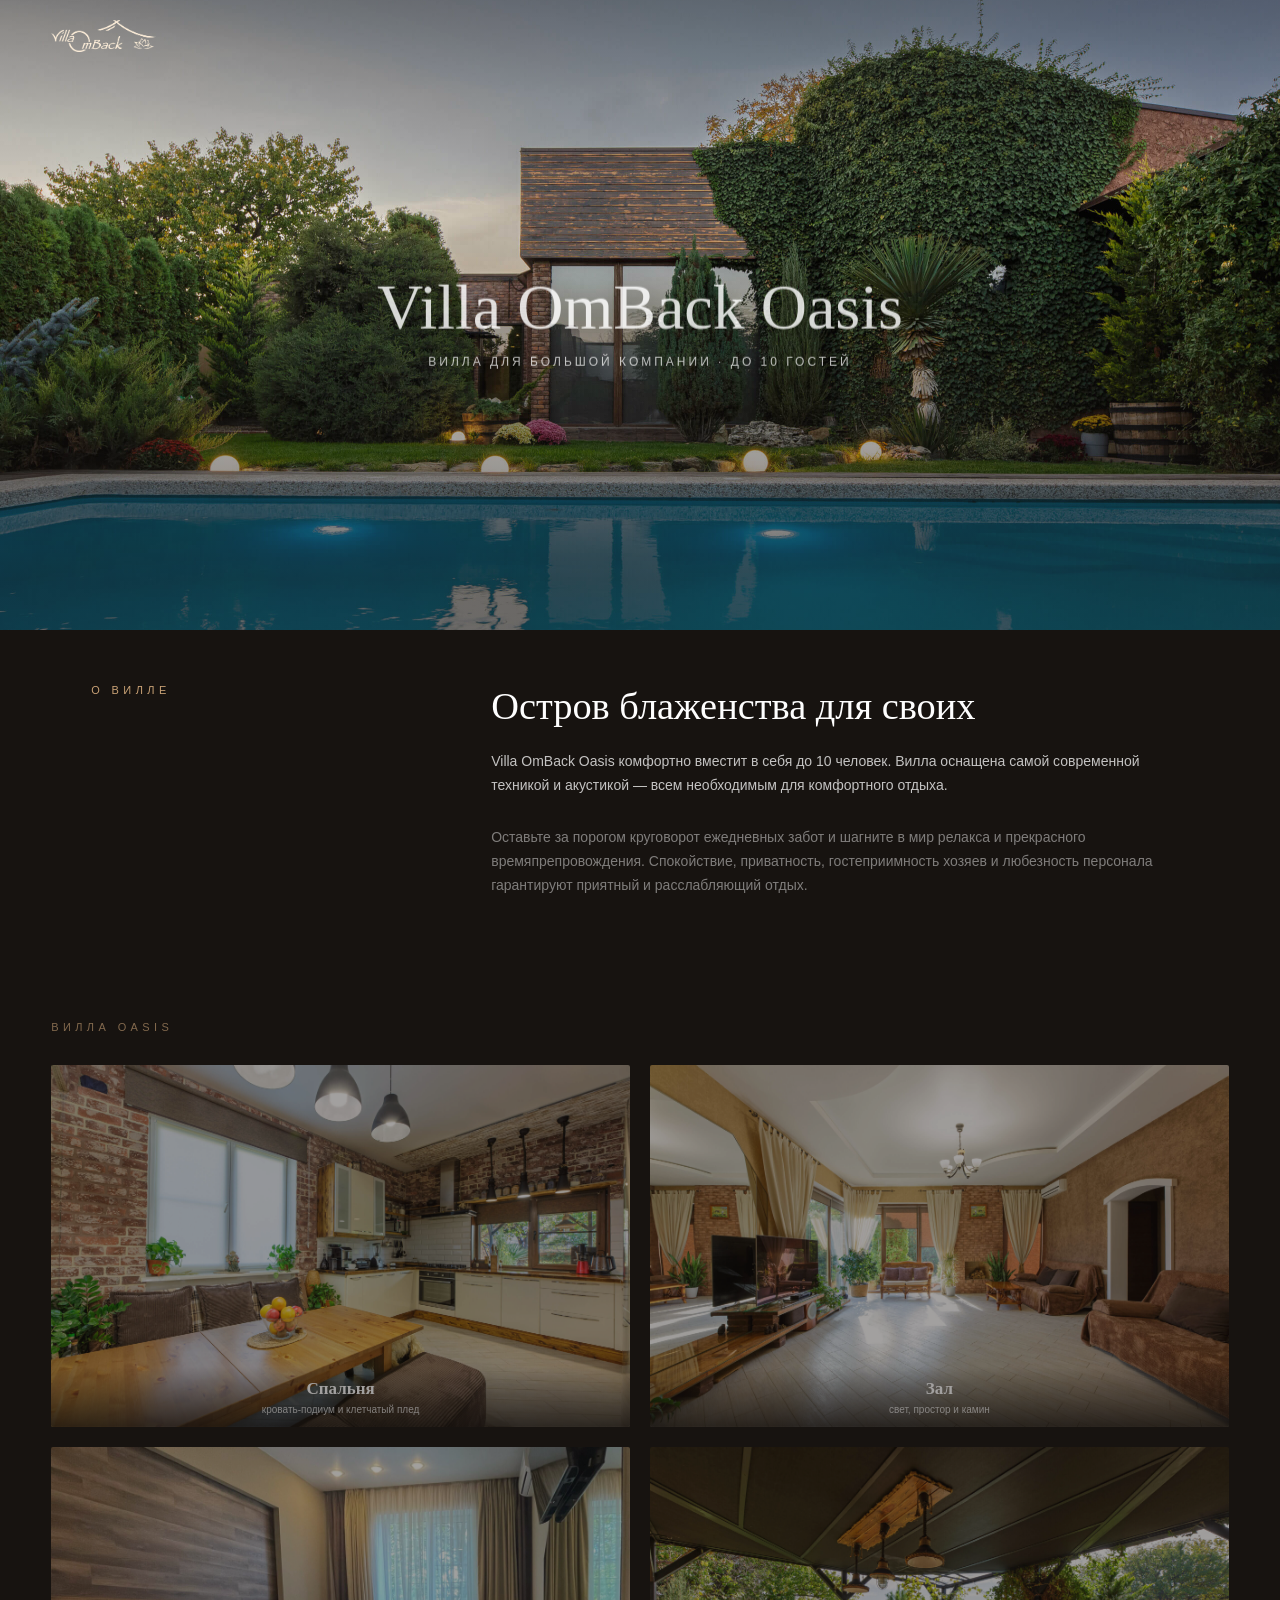
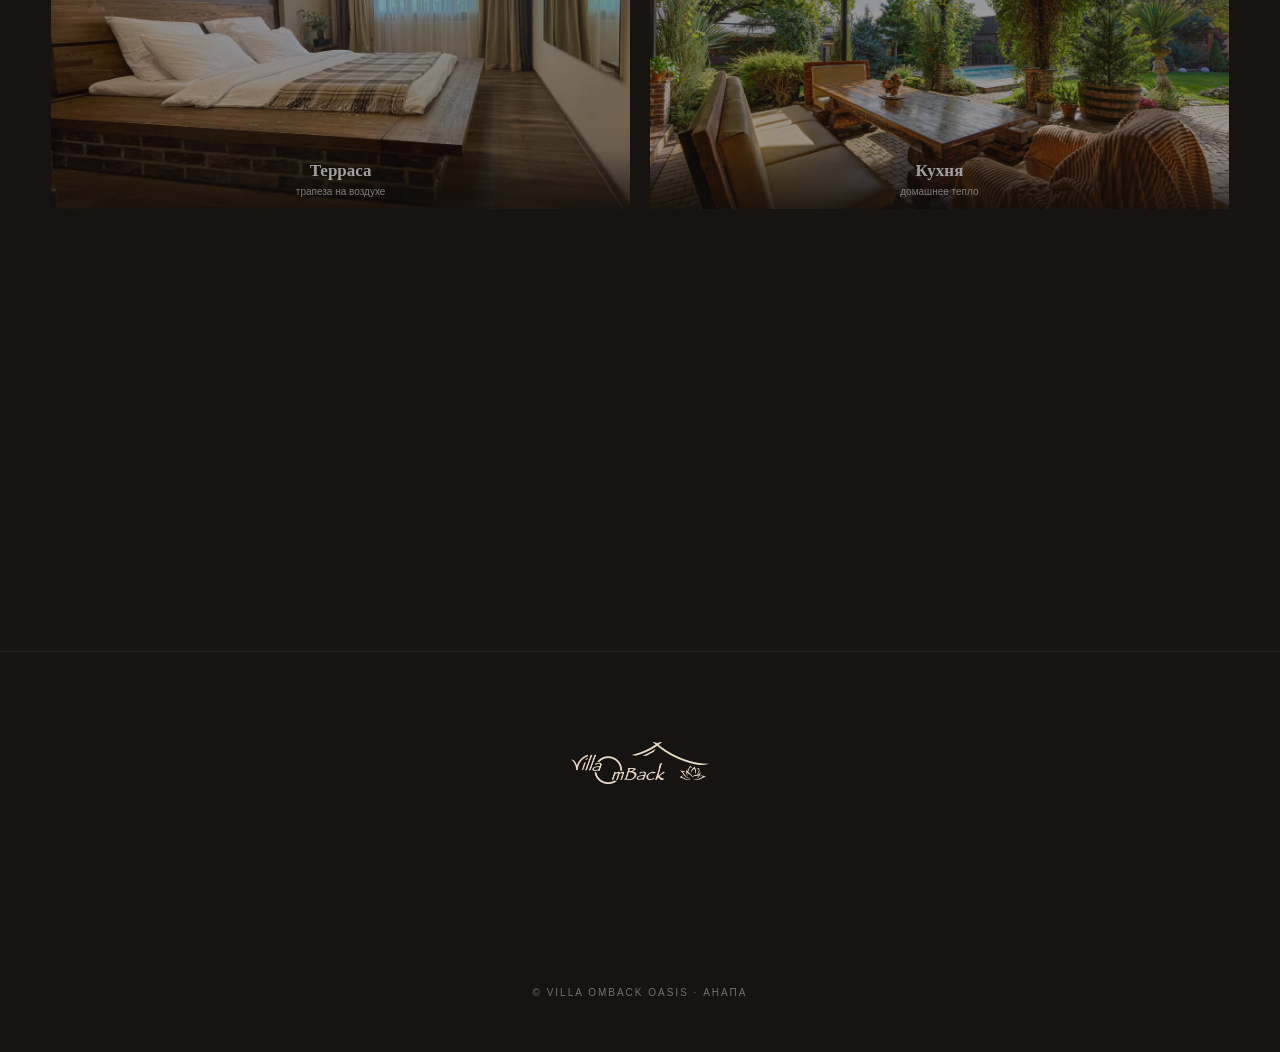
==== commit 98817d06: "index.html" ====
--- a/index.html
+++ b/index.html
@@ -3,7 +3,7 @@
 <head>
 	<meta charset="UTF-8">
 	<meta name="viewport" content="width=device-width, initial-scale=1.0">
-	<title>Villa OmBack — остров блаженства</title>
+	<title>Villa OmBack Oasis — вилла до 10 гостей</title>
 	<link rel="preconnect" href="https://fonts.googleapis.com">
 	<link href="https://fonts.googleapis.com/css2?family=Playfair+Display:wght@400;500;600&family=Manrope:wght@300;400;500;600&display=swap" rel="stylesheet">
 	<script src="libs/gsap/gsap.min.js" defer></script>
@@ -15,311 +15,79 @@
 <body>
 
 	<div class="curtain"></div>
-
 	<div class="wrapper">
 		<div class="content">
 
-			<!-- ===== 1. ШАПКА ===== -->
 			<header class="topbar">
 				<a class="topbar__brand" href="index.html">
 					<img class="topbar__logo" src="img/logo.png" alt="">
 				</a>
 			</header>
 
-			<!-- ===== 2. ПЕРВЫЙ ЭКРАН (HERO) ===== -->
-			<section class="hero">
-				<video class="hero__video" src="img/video/hero.mp4" autoplay muted loop playsinline></video>
+			<section class="page-hero">
+				<img class="page-hero__img" src="img/10.jpg" alt="">
 				<div class="hero__shade"></div>
-				<div class="hero__inner">
-					<h1 class="hero__title">
-						Welcome to Villa OmBack
-						<span class="hero__subtitle">атмосфера душевности и мастерства</span>
-					</h1>
-				</div>
-
-				<p class="hero__geo">Будьте как дома, вне дома...</p>
-				
-				<!-- Индикатор прокрутки -->
-				<div class="hero__scroll">
-					<span class="hero__scroll-text">листайте</span>
-					<span class="hero__scroll-arrow"></span>
+				<div class="page-hero__inner">
+					<h1 class="hero__title">Villa OmBack Oasis</h1>
+					<p class="page-hero__sub">вилла для большой компании · до 10 гостей</p>
 				</div>
 			</section>
 
-			<!-- ===== 3. МАНИФЕСТ ===== -->
-			<section class="manifest" id="about">
-				<p class="label" data-reveal>о комплексе</p>
-				<h2 class="manifest__text" data-reveal>
-					Villa OmBack — это остров блаженства, уникальное сочетание
-					комфорта, удобства и настоящего стиля, место, наполненное
-					душевностью и мастерством.
-				</h2>
-				<p class="manifest__sub" data-reveal>
-					Естественные оттенки, натуральные материалы без существенной обработки,
-					много света, пространства и зеркал — вот общие черты, присущие Villa OmBack.
-				</p>
-			</section>
-
-			<!-- ===== 5. РАСПОЛОЖЕНИЕ ===== -->
 			<section class="info">
-				<p class="label" data-reveal>расположение</p>
+				<p class="label" data-reveal>о вилле</p>
 				<div class="info__body">
-					<h3 class="info__title" data-reveal>Уютные виллы в тихом спальном районе</h3>
-					<p class="info__p" data-reveal>Полностью закрытая, приватная территория, вдали от городской суеты, утопающая в цветах и зелени. Мы находимся в пяти километрах от центра города и пляжей — самая удобная доступность во все районы города.</p>
-					<p class="info__p" data-reveal>В двух минутах ходьбы: банки, рынок, супермаркеты, магазины, медицинский центр, поликлиника и прочая инфраструктура.</p>
+					<h3 class="info__title" data-reveal>Остров блаженства для своих</h3>
+					<p class="info__p" data-reveal>Villa OmBack Oasis комфортно вместит в себя до 10 человек. Вилла оснащена самой современной техникой и акустикой — всем необходимым для комфортного отдыха.</p>
+					<p class="info__p" data-reveal>Оставьте за порогом круговорот ежедневных забот и шагните в мир релакса и прекрасного времяпрепровождения. Спокойствие, приватность, гостеприимность хозяев и любезность персонала гарантируют приятный и расслабляющий отдых.</p>
 				</div>
 			</section>
 
-			<!-- ===== 6. КАРТА ===== -->
-			<section class="location" id="location">
-				<div class="location__info">
-					<p class="label" data-reveal>где мы находимся</p>
-					<h3 class="location__title" data-reveal>Россия, Краснодарский край<br>город Анапа, ст-ца Анапская</h3>
-					<p class="location__address" data-reveal>улица Московская, дом 55</p>
-					<p class="location__desc" data-reveal>5 км от центра города и пляжей.<br>Вся инфраструктура в 2 минутах ходьбы.</p>
-				</div>
-				<div class="location__map" data-reveal>
-					<iframe src="https://yandex.ru/map-widget/v1/?ll=37.376887%2C44.896625&z=16&pt=37.376887,44.896625,pm2rdm" frameborder="0" allowfullscreen="true"></iframe>
-				</div>
-			</section>
+<section class="gallery">
+	<p class="label" data-reveal>вилла oasis</p>
+	<div class="gallery__grid">
+		<figure class="gcard" data-reveal>
+			<img src="img/11.jpg" alt="" loading="lazy" class="lightbox-trigger" data-full="img/11.jpg">
+			<figcaption><b>Спальня</b><span>кровать-подиум и клетчатый плед</span></figcaption>
+		</figure>
+		<figure class="gcard" data-reveal>
+			<img src="img/12.jpg" alt="" loading="lazy" class="lightbox-trigger" data-full="img/12.jpg">
+			<figcaption><b>Зал</b><span>свет, простор и камин</span></figcaption>
+		</figure>
+		<figure class="gcard" data-reveal>
+			<img src="img/13.jpg" alt="" loading="lazy" class="lightbox-trigger" data-full="img/13.jpg">
+			<figcaption><b>Терраса</b><span>трапеза на воздухе</span></figcaption>
+		</figure>
+		<figure class="gcard" data-reveal>
+			<img src="img/14.jpg" alt="" loading="lazy" class="lightbox-trigger" data-full="img/14.jpg">
+			<figcaption><b>Кухня</b><span>домашнее тепло</span></figcaption>
+		</figure>
+		<figure class="gcard" data-reveal>
+			<img src="img/15.jpg" alt="" loading="lazy" class="lightbox-trigger" data-full="img/15.jpg">
+			<figcaption><b>Бассейн</b><span>шатёр из белых штор</span></figcaption>
+		</figure>
+	</div>
+</section>
 
-			<!-- ===== 7. ТЕРРИТОРИЯ ===== -->
-			<section class="territory" id="territory">
-				<figure class="mapframe" data-reveal>
-					<img src="img/09.jpg" alt="Карта территории Villa OmBack Oasis" loading="lazy">
-				</figure>
-				<div class="territory__aside">
-					<p class="label" data-reveal>территория</p>
-					<h3 class="info__title" data-reveal>Всё своё — внутри сада</h3>
-					<p class="info__p" data-reveal>Гостю не нужно никуда ехать: весь отдых разложен по территории, как по нотам.</p>
-					<div class="chips" data-reveal>
-						<span class="chip">Купель</span>
-						<span class="chip">Бассейн</span>
-						<span class="chip">Терраса</span>
-						<span class="chip">Кальянная</span>
-						<span class="chip">Летняя кухня</span>
-						<span class="chip">Лаунж «Jaz bar»</span>
-						<span class="chip">Садовая качелька</span>
-						<span class="chip">Фитнес-зона</span>
-						<span class="chip">Парковка</span>
-					</div>
-				</div>
-			</section>
-
-			<!-- ===== НОВЫЙ БЛОК: ЭКОСТИЛЬ ===== -->
-			<section class="eco" id="eco">
-				<p class="label" data-reveal>философия</p>
-				<h2 class="eco__title" data-reveal>Экостиль — это сближение с природой</h2>
-				<div class="eco__body">
-					<p class="eco__p" data-reveal>Экостиль в интерьере уютный и домашний, именно он несет спасительный отдых. Это максимальное сближение с природой. Естественные оттенки, натуральные материалы без существенной обработки, много света, пространства и зеркал в интерьере — вот общие черты, присущие Villa OmBack.</p>
-					<p class="eco__p" data-reveal>Наши виллы нацелены на семейные группы, рассчитывающие на тихий и спокойный отдых. Виллы оснащены самой современной техникой и акустикой.</p>
-					<p class="eco__p" data-reveal>Полностью закрытая, приватная территория, вдали от городской суеты, утопающая в цветах и зелени.</p>
-				</div>
-			</section>
-
-			<!-- ===== ПРИГЛАШЕНИЕ К ВЫБОРУ ===== -->
-			<section class="invite">
-				<p class="label" data-reveal>ваш выбор</p>
-				<h2 class="invite__title" data-reveal>
-					Три двери — три ритма отдыха
-					<span class="invite__sub">Загляните внутрь и найдите свой</span>
-				</h2>
-			</section>
-
-			<!-- ===== 4. ТРИ ДВЕРИ ===== -->
-			<section class="doors" id="doors">
-				<a class="door" href="banya.html" data-go data-reveal>
-					<img src="img/01.jpg" alt="" loading="lazy" class="lightbox-trigger" data-full="img/01.jpg">
-					<div class="door__shade"></div>
-					<h3 class="door__name">Русская сказка</h3>
-					<p class="door__sub">настоящая русская баня · до 6 гостей</p>
-					<span class="door__open">Заглянуть</span>
-				</a>
-				<a class="door" href="oasis.html" data-go data-reveal>
-					<img src="img/10.jpg" alt="" loading="lazy" class="lightbox-trigger" data-full="img/10.jpg">
-					<div class="door__shade"></div>
-					<h3 class="door__name">Villa Oasis</h3>
-					<p class="door__sub">семейная вилла · до 10 гостей</p>
-					<span class="door__open">Заглянуть</span>
-				</a>
-				<a class="door" href="exclusive.html" data-go data-reveal>
-					<img src="img/17.jpg" alt="" loading="lazy" class="lightbox-trigger" data-full="img/17.jpg">
-					<div class="door__shade"></div>
-					<h3 class="door__name">Villa Exclusive</h3>
-					<p class="door__sub">приватная вилла · до 6 гостей</p>
-					<span class="door__open">Заглянуть</span>
-				</a>
-			</section>
-
-			<!-- ===== 8. ГАЛЕРЕЯ-АККОРДЕОН ===== -->
-			<section class="gallery" id="gallery">
-				<div class="gallery__intro">
-					<p class="label" data-reveal>в деталях</p>
-					<h2 class="gallery__title" data-reveal>
-						Атмосфера, которую нужно увидеть
-						<span class="gallery__sub">десять моментов из жизни комплекса</span>
-					</h2>
-				</div>
-
-				<div class="gallery-accordion" data-reveal>
-					
-					<div class="acc-item is-active">
-						<img src="img/04.jpg" alt="" loading="lazy" class="lightbox-trigger" data-full="img/04.jpg">
-						<div class="acc-item__shade"></div>
-						<div class="acc-item__zoom"></div>
-						<div class="acc-item__content">
-							<span class="acc-item__num">01</span>
-							<h3 class="acc-item__name">Двор и бассейн</h3>
-							<p class="acc-item__desc">зелёный остров летом</p>
-						</div>
-					</div>
-
-					<div class="acc-item">
-						<img src="img/05.jpg" alt="" loading="lazy" class="lightbox-trigger" data-full="img/05.jpg">
-						<div class="acc-item__shade"></div>
-						<div class="acc-item__zoom"></div>
-						<div class="acc-item__content">
-							<span class="acc-item__num">02</span>
-							<h3 class="acc-item__name">Вечерний фасад</h3>
-							<p class="acc-item__desc">купель с подсветкой</p>
-						</div>
-					</div>
-
-					<div class="acc-item">
-						<img src="img/08.jpg" alt="" loading="lazy" class="lightbox-trigger" data-full="img/08.jpg">
-						<div class="acc-item__shade"></div>
-						<div class="acc-item__zoom"></div>
-						<div class="acc-item__content">
-							<span class="acc-item__num">03</span>
-							<h3 class="acc-item__name">Бассейн в плюще</h3>
-							<p class="acc-item__desc">вечерняя вода</p>
-						</div>
-					</div>
-
-					<div class="acc-item">
-						<img src="img/12.jpg" alt="" loading="lazy" class="lightbox-trigger" data-full="img/12.jpg">
-						<div class="acc-item__shade"></div>
-						<div class="acc-item__zoom"></div>
-						<div class="acc-item__content">
-							<span class="acc-item__num">04</span>
-							<h3 class="acc-item__name">Зал Oasis</h3>
-							<p class="acc-item__desc">свет, простор и камин</p>
-						</div>
-					</div>
-
-					<div class="acc-item">
-						<img src="img/13.jpg" alt="" loading="lazy" class="lightbox-trigger" data-full="img/13.jpg">
-						<div class="acc-item__shade"></div>
-						<div class="acc-item__zoom"></div>
-						<div class="acc-item__content">
-							<span class="acc-item__num">05</span>
-							<h3 class="acc-item__name">Терраса</h3>
-							<p class="acc-item__desc">трапеза на воздухе</p>
-						</div>
-					</div>
-
-					<div class="acc-item">
-						<img src="img/15.jpg" alt="" loading="lazy" class="lightbox-trigger" data-full="img/15.jpg">
-						<div class="acc-item__shade"></div>
-						<div class="acc-item__zoom"></div>
-						<div class="acc-item__content">
-							<span class="acc-item__num">06</span>
-							<h3 class="acc-item__name">Бассейн с шатром</h3>
-							<p class="acc-item__desc">белые шторы и закат</p>
-						</div>
-					</div>
-
-					<div class="acc-item">
-						<img src="img/17.jpg" alt="" loading="lazy" class="lightbox-trigger" data-full="img/17.jpg">
-						<div class="acc-item__shade"></div>
-						<div class="acc-item__zoom"></div>
-						<div class="acc-item__content">
-							<span class="acc-item__num">07</span>
-							<h3 class="acc-item__name">Ночной бассейн</h3>
-							<p class="acc-item__desc">вода и свечи</p>
-						</div>
-					</div>
-
-					<div class="acc-item">
-						<img src="img/20.jpg" alt="" loading="lazy" class="lightbox-trigger" data-full="img/20.jpg">
-						<div class="acc-item__shade"></div>
-						<div class="acc-item__zoom"></div>
-						<div class="acc-item__content">
-							<span class="acc-item__num">08</span>
-							<h3 class="acc-item__name">Спальня Exclusive</h3>
-							<p class="acc-item__desc">зеркало с подсветкой</p>
-						</div>
-					</div>
-
-					<div class="acc-item">
-						<img src="img/21.jpg" alt="" loading="lazy" class="lightbox-trigger" data-full="img/21.jpg">
-						<div class="acc-item__shade"></div>
-						<div class="acc-item__zoom"></div>
-						<div class="acc-item__content">
-							<span class="acc-item__num">09</span>
-							<h3 class="acc-item__name">Купель днём</h3>
-							<p class="acc-item__desc">утренняя прохлада</p>
-						</div>
-					</div>
-
-					<div class="acc-item">
-						<img src="img/01.jpg" alt="" loading="lazy" class="lightbox-trigger" data-full="img/01.jpg">
-						<div class="acc-item__shade"></div>
-						<div class="acc-item__zoom"></div>
-						<div class="acc-item__content">
-							<span class="acc-item__num">10</span>
-							<h3 class="acc-item__name">Парная</h3>
-							<p class="acc-item__desc">бревно и лёгкий пар</p>
-						</div>
-					</div>
-
-				</div>
-			</section>
-
-			<!-- ===== 9 и 10. КОНТАКТЫ И ФИНАЛ ===== -->
 			<footer class="finale">
-				
-				<!-- Блок контактов -->
-				<div class="footer-contacts" data-reveal>
-					<p class="label">связаться с нами</p>
-					
-					<div class="footer-contacts__links">
-						<a href="tel:+79883113000" class="footer-link">+7 (988) 311-30-00</a>
-						<a href="mailto:villa-omback@mail.ru" class="footer-link">villa-omback@mail.ru</a>
-					</div>
-
-					<div class="footer-socials">
-						<a href="https://api.whatsapp.com/send/?phone=%2B79883113000&text&type=phone_number&app_absent=0" target="_blank" class="social-btn">WhatsApp</a>
-						<a href="https://t.me/Villa_OmBack" target="_blank" class="social-btn">Telegram</a>
-						<a href="https://vk.ru/villa_omback" target="_blank" class="social-btn">ВКонтакте</a>
-					</div>
-				</div>
-
-				<!-- Логотип и финальный блок -->
 				<img class="finale__logo" src="img/logo.png" alt="" loading="lazy">
-				
-				<h2 data-reveal>Оставьте за порогом круговорот забот</h2>
-				
+				<h2 data-reveal>Вы станете нашим частым гостем</h2>
 				<div class="finale__pills" data-reveal>
+					<a href="index.html" data-go class="dpill">К комплексу</a>
 					<a href="banya.html" data-go class="dpill">Русская сказка</a>
-					<a href="oasis.html" data-go class="dpill">Villa Oasis</a>
 					<a href="exclusive.html" data-go class="dpill">Villa Exclusive</a>
 				</div>
-
-				<p class="finale__copy">© Villa OmBack · Анапа</p>
+				<p class="finale__copy">© Villa OmBack Oasis · Анапа</p>
 			</footer>
 
 		</div>
 	</div>
-
-	<!-- ===== ЛАЙТБОКС (ОТКРЫТИЕ ФОТО НА ВЕСЬ ЭКРАН) ===== -->
-	<div class="lightbox" id="lightbox">
-		<div class="lightbox__backdrop"></div>
-		<button class="lightbox__close" aria-label="Закрыть"></button>
-		<div class="lightbox__frame">
-			<img class="lightbox__img" src="" alt="">
-		</div>
+<!-- ===== ЛАЙТБОКС ===== -->
+<div class="lightbox" id="lightbox">
+	<div class="lightbox__backdrop"></div>
+	<button class="lightbox__close" aria-label="Закрыть">✕</button>
+	<div class="lightbox__frame">
+		<img class="lightbox__img" src="" alt="">
 	</div>
-
+</div>
 </body>
 </html>
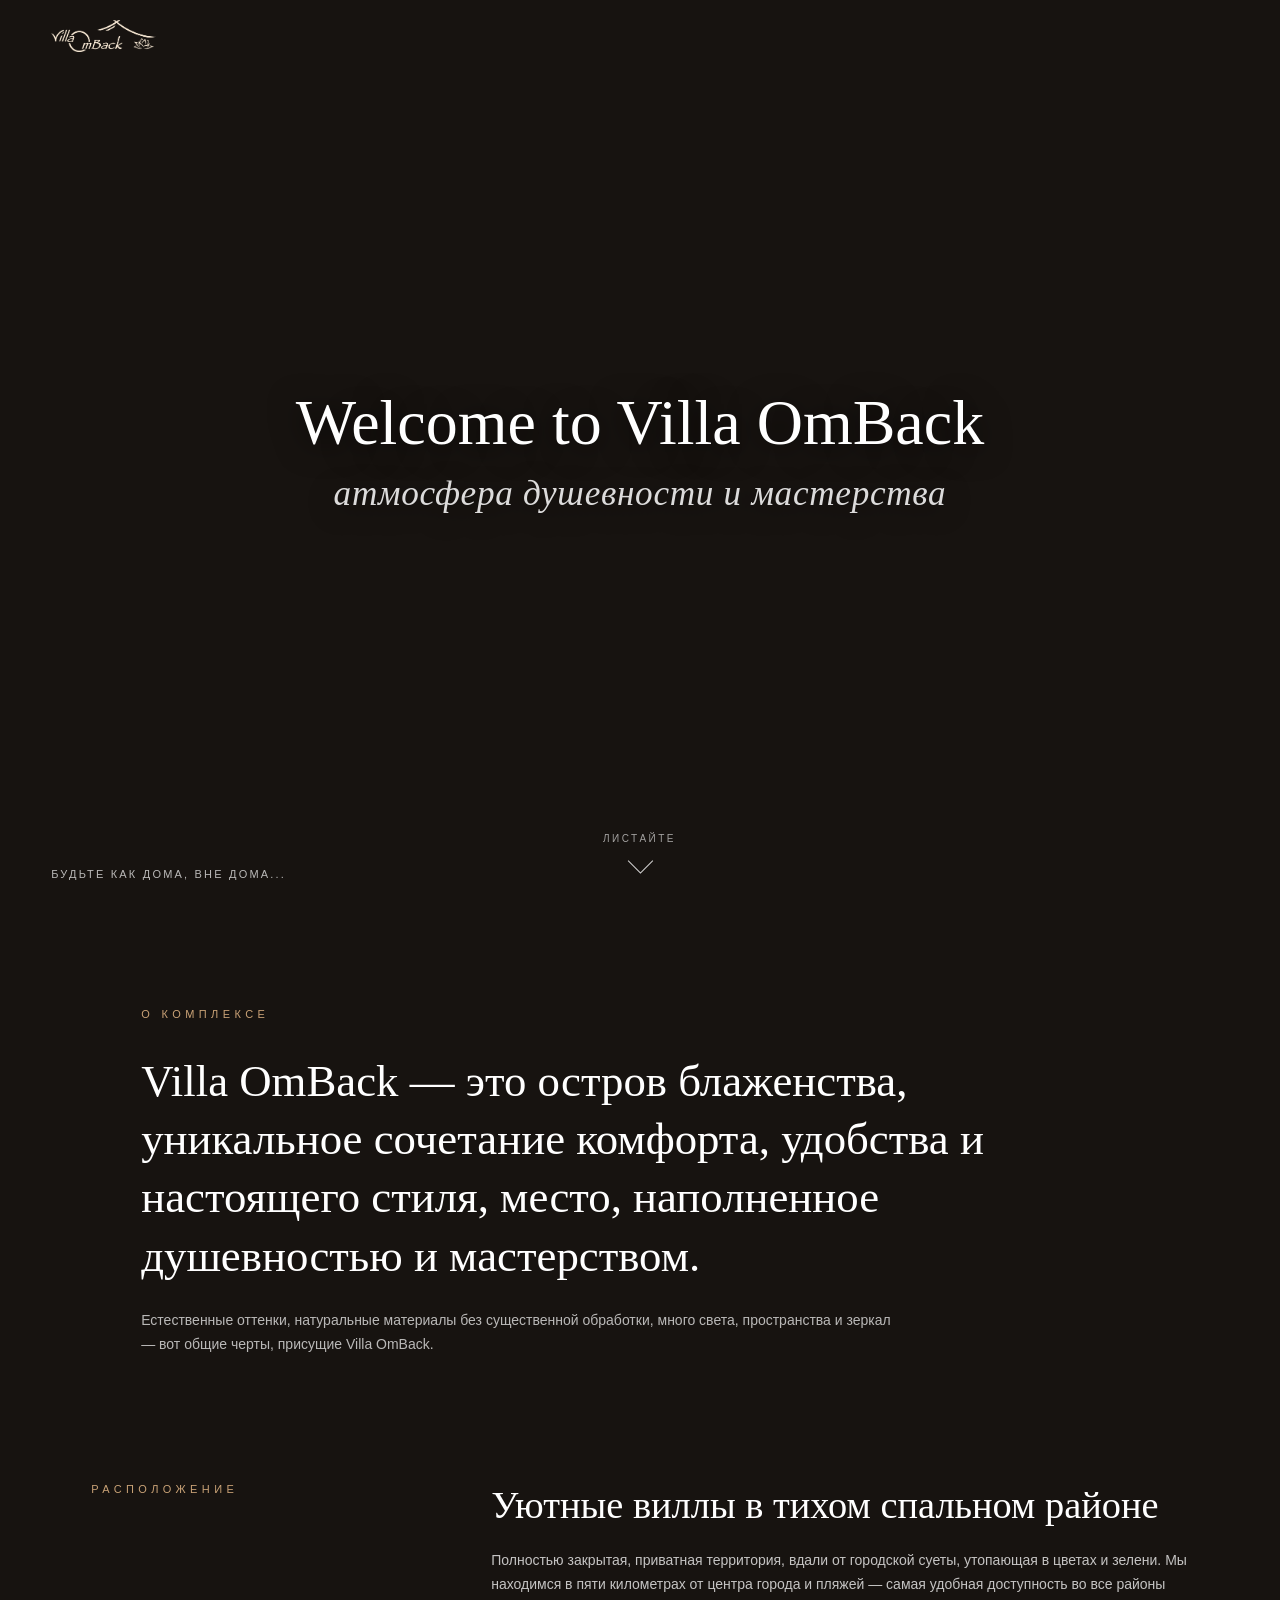
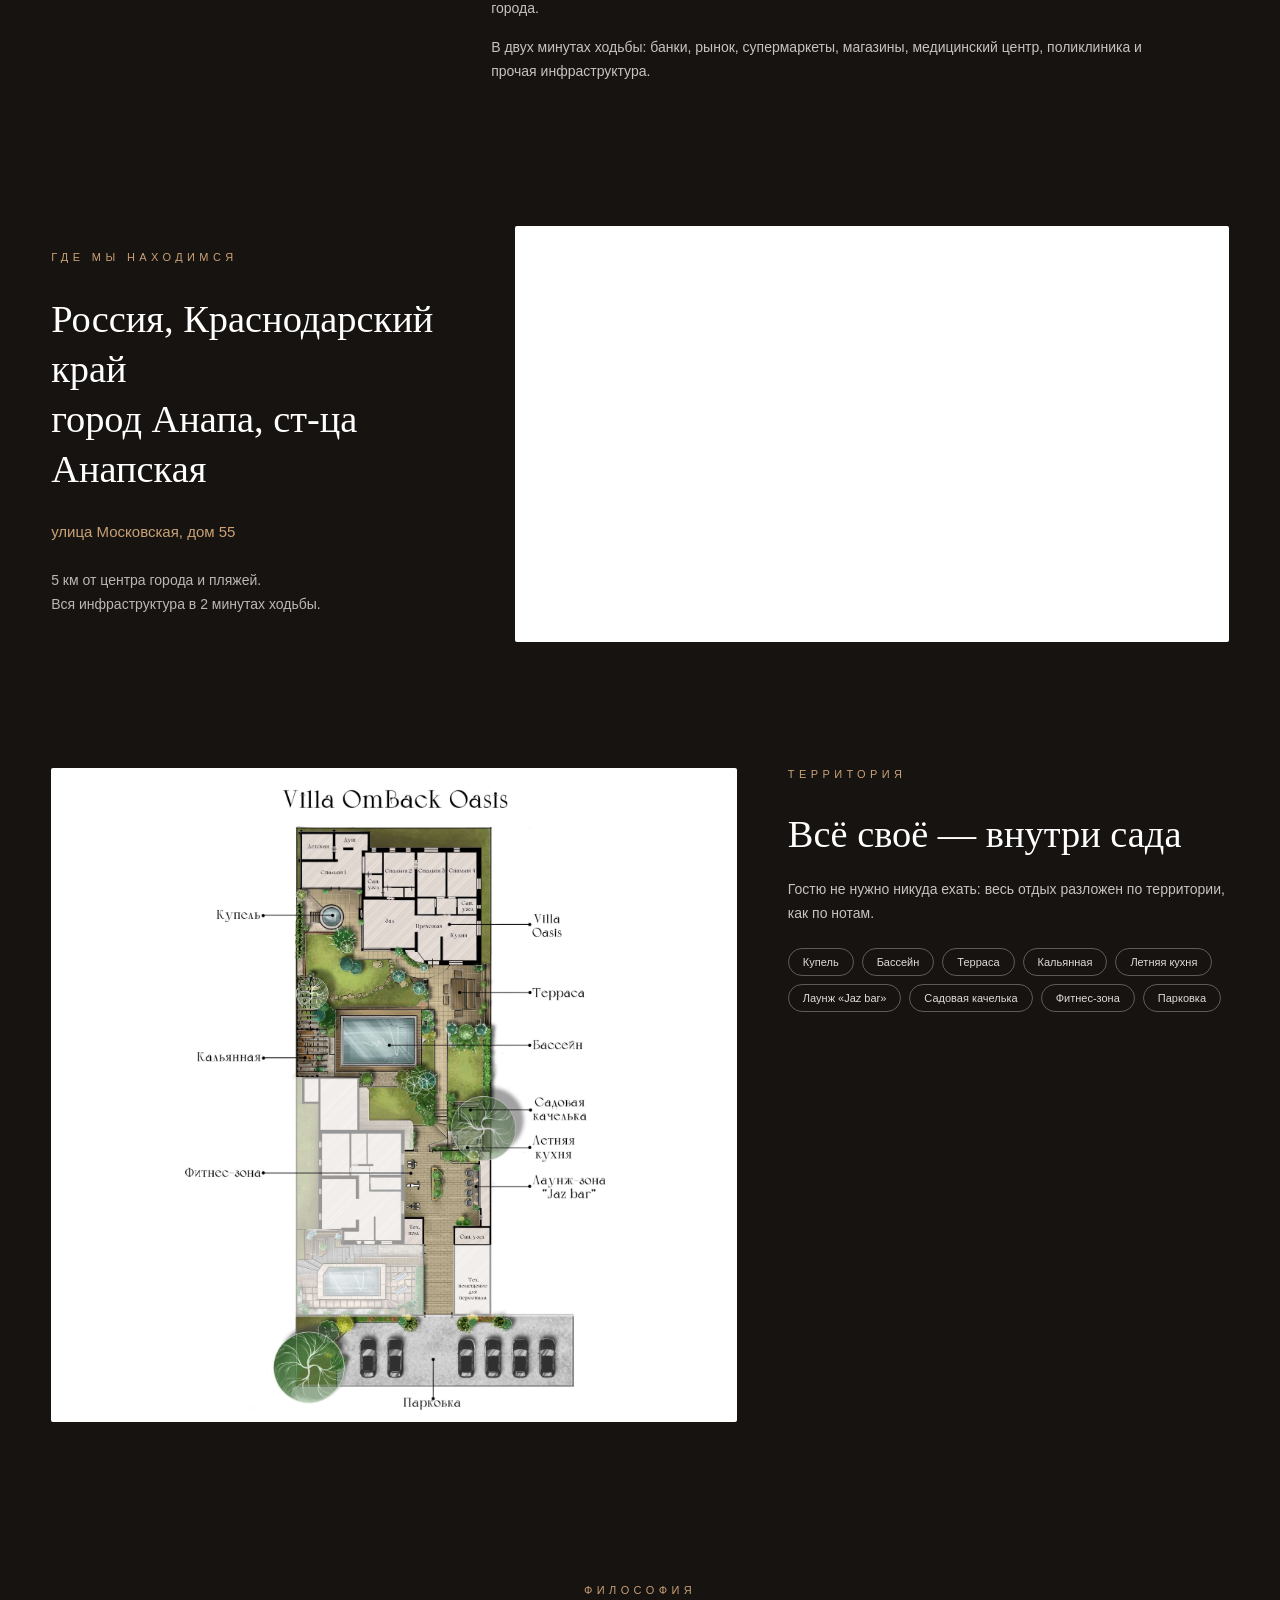
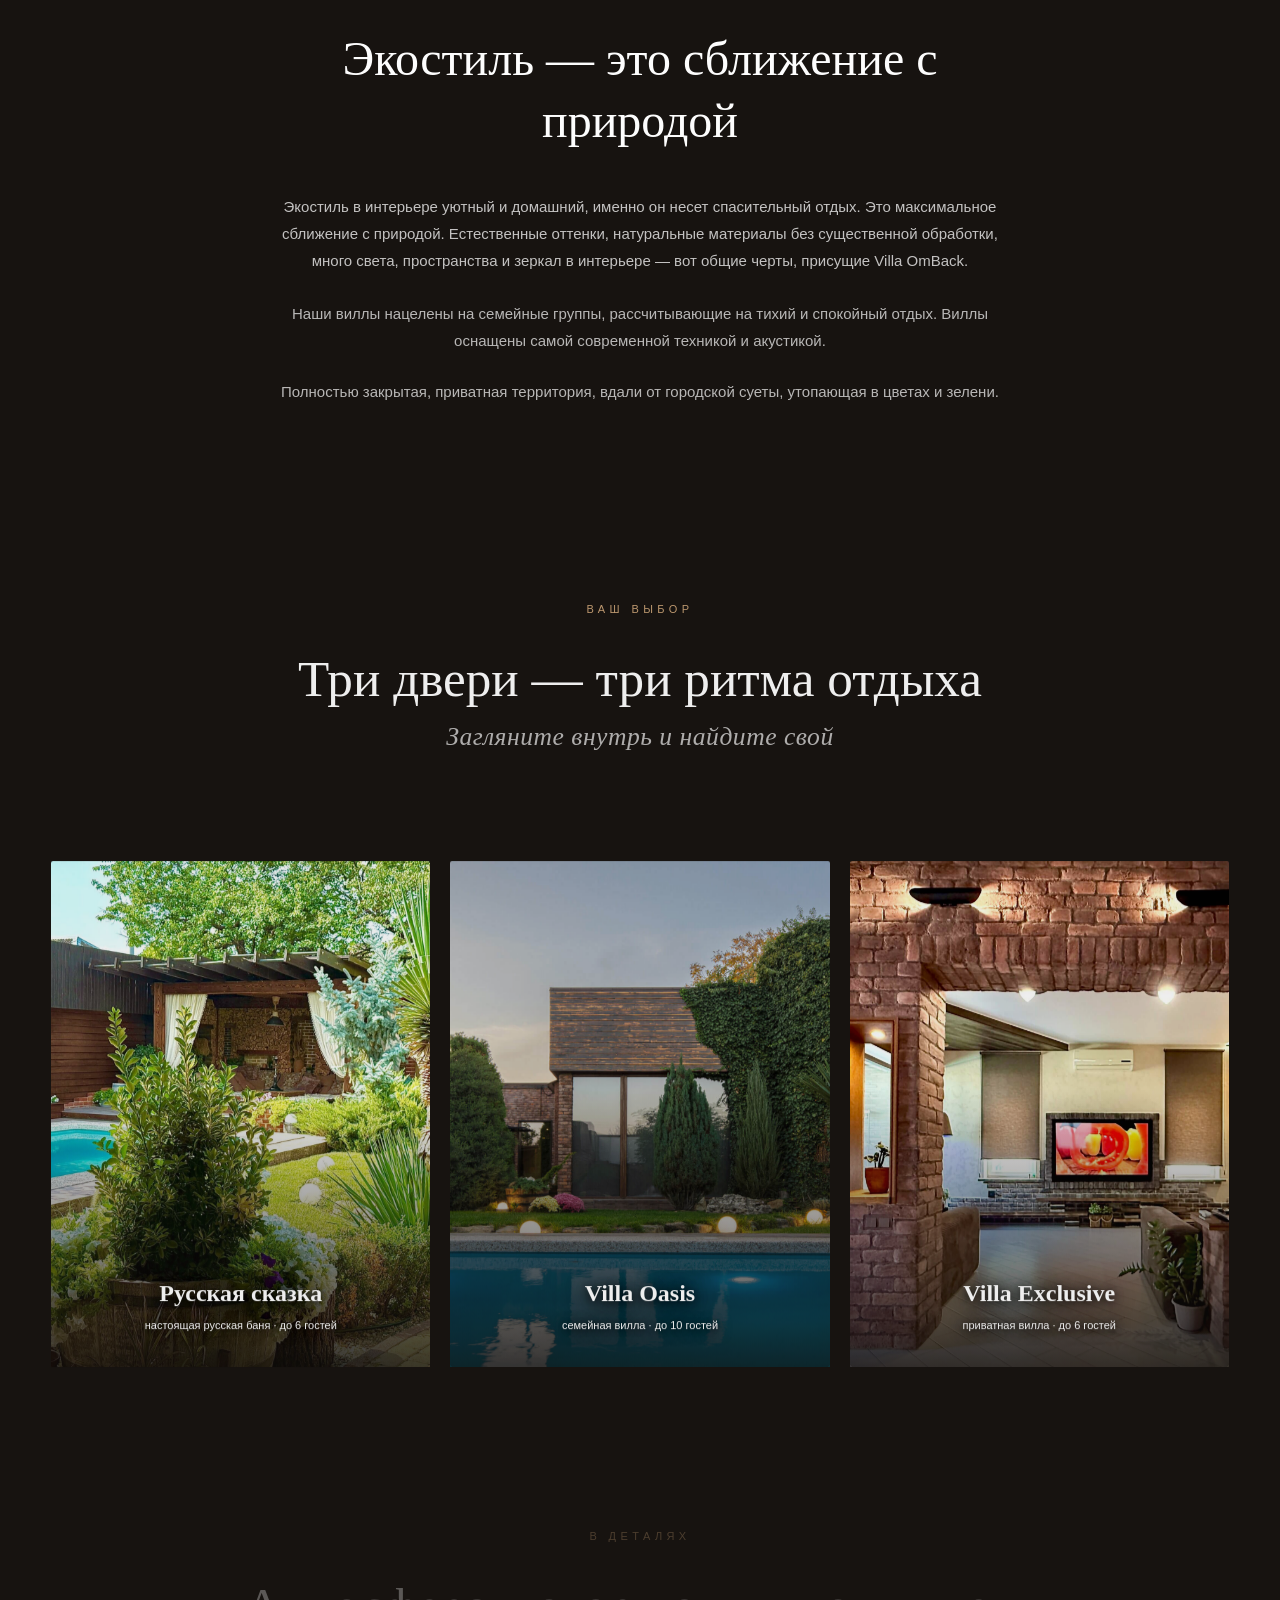
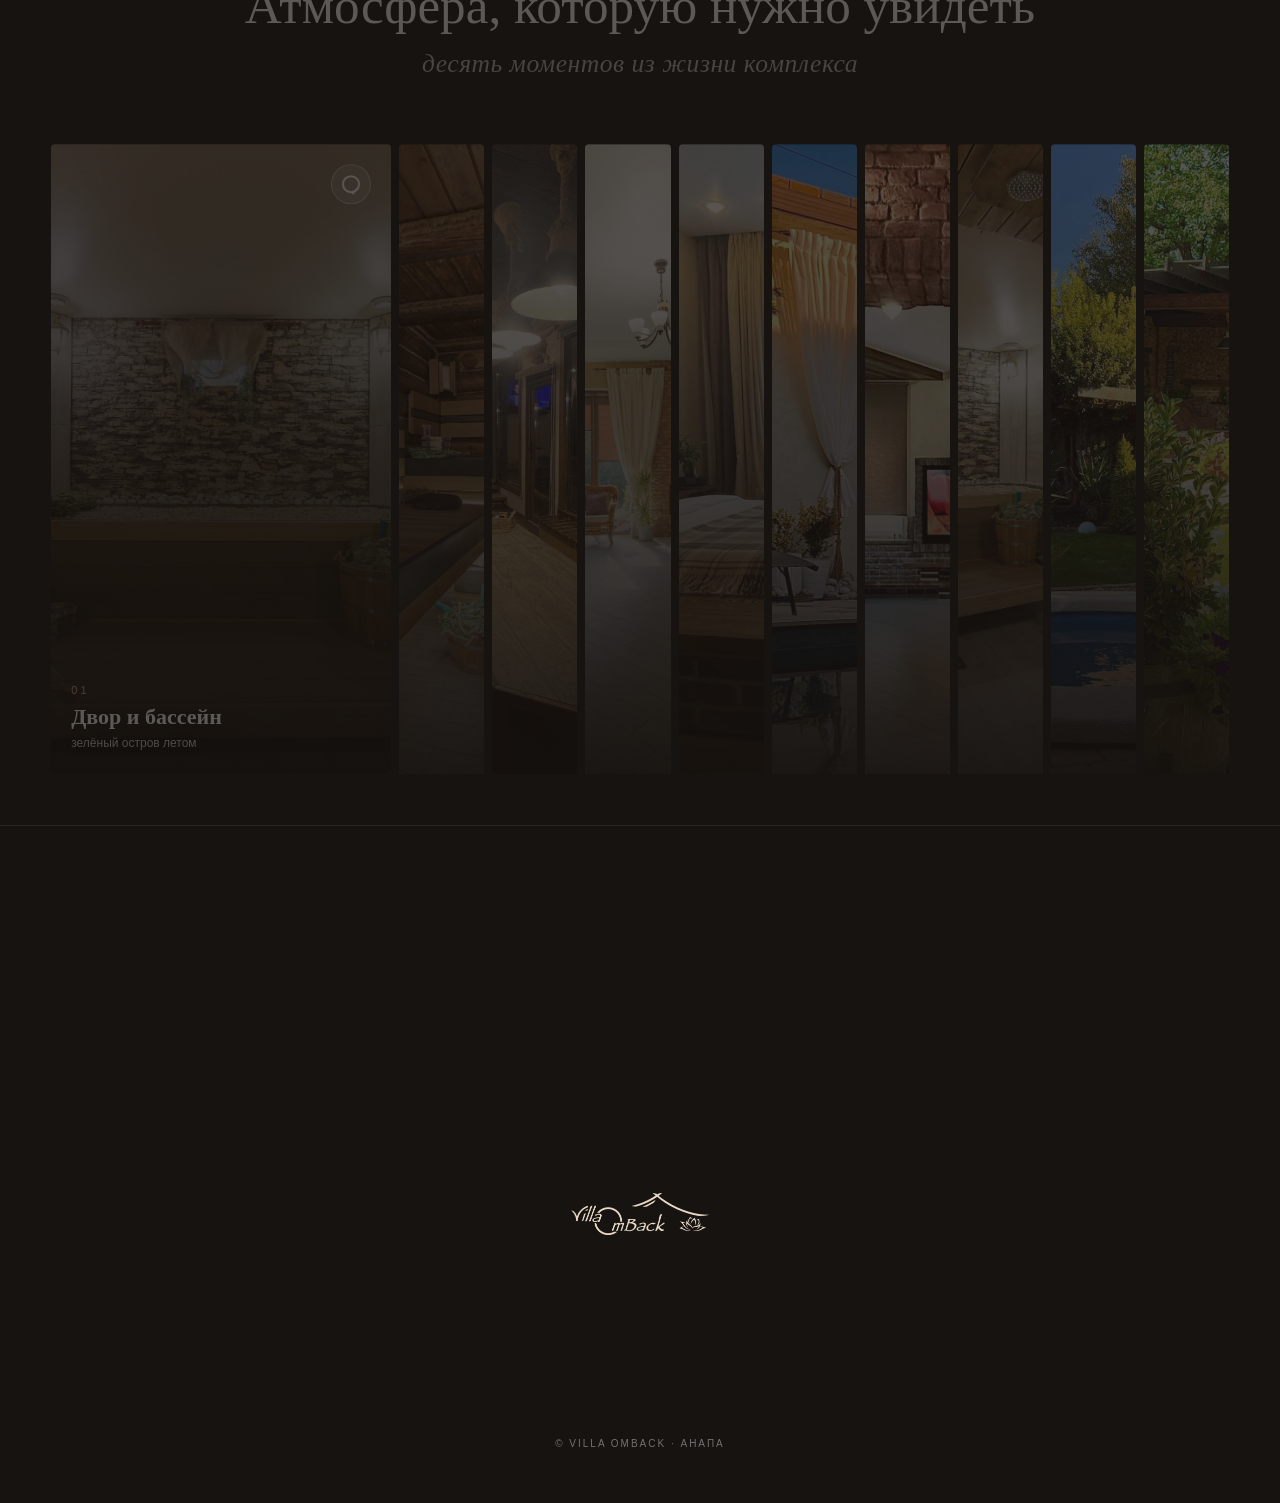
==== commit a506e036: "index.html" ====
--- a/index.html
+++ b/index.html
@@ -3,7 +3,7 @@
 <head>
 	<meta charset="UTF-8">
 	<meta name="viewport" content="width=device-width, initial-scale=1.0">
-	<title>Villa OmBack Oasis — вилла до 10 гостей</title>
+	<title>Villa OmBack — остров блаженства</title>
 	<link rel="preconnect" href="https://fonts.googleapis.com">
 	<link href="https://fonts.googleapis.com/css2?family=Playfair+Display:wght@400;500;600&family=Manrope:wght@300;400;500;600&display=swap" rel="stylesheet">
 	<script src="libs/gsap/gsap.min.js" defer></script>
@@ -15,79 +15,311 @@
 <body>
 
 	<div class="curtain"></div>
+
 	<div class="wrapper">
 		<div class="content">
 
+			<!-- ===== 1. ШАПКА ===== -->
 			<header class="topbar">
 				<a class="topbar__brand" href="index.html">
 					<img class="topbar__logo" src="img/logo.png" alt="">
 				</a>
 			</header>
 
-			<section class="page-hero">
-				<img class="page-hero__img" src="img/10.jpg" alt="">
+			<!-- ===== 2. ПЕРВЫЙ ЭКРАН (HERO) ===== -->
+			<section class="hero">
+				<video class="hero__video" src="img/video/hero.mp4" autoplay muted loop playsinline></video>
 				<div class="hero__shade"></div>
-				<div class="page-hero__inner">
-					<h1 class="hero__title">Villa OmBack Oasis</h1>
-					<p class="page-hero__sub">вилла для большой компании · до 10 гостей</p>
-				</div>
-			</section>
-
+				<div class="hero__inner">
+					<h1 class="hero__title">
+						Welcome to Villa OmBack
+						<span class="hero__subtitle">атмосфера душевности и мастерства</span>
+					</h1>
+				</div>
+
+				<p class="hero__geo">Будьте как дома, вне дома...</p>
+				
+				<!-- Индикатор прокрутки -->
+				<div class="hero__scroll">
+					<span class="hero__scroll-text">листайте</span>
+					<span class="hero__scroll-arrow"></span>
+				</div>
+			</section>
+
+			<!-- ===== 3. МАНИФЕСТ ===== -->
+			<section class="manifest" id="about">
+				<p class="label" data-reveal>о комплексе</p>
+				<h2 class="manifest__text" data-reveal>
+					Villa OmBack — это остров блаженства, уникальное сочетание
+					комфорта, удобства и настоящего стиля, место, наполненное
+					душевностью и мастерством.
+				</h2>
+				<p class="manifest__sub" data-reveal>
+					Естественные оттенки, натуральные материалы без существенной обработки,
+					много света, пространства и зеркал — вот общие черты, присущие Villa OmBack.
+				</p>
+			</section>
+
+			<!-- ===== 5. РАСПОЛОЖЕНИЕ ===== -->
 			<section class="info">
-				<p class="label" data-reveal>о вилле</p>
+				<p class="label" data-reveal>расположение</p>
 				<div class="info__body">
-					<h3 class="info__title" data-reveal>Остров блаженства для своих</h3>
-					<p class="info__p" data-reveal>Villa OmBack Oasis комфортно вместит в себя до 10 человек. Вилла оснащена самой современной техникой и акустикой — всем необходимым для комфортного отдыха.</p>
-					<p class="info__p" data-reveal>Оставьте за порогом круговорот ежедневных забот и шагните в мир релакса и прекрасного времяпрепровождения. Спокойствие, приватность, гостеприимность хозяев и любезность персонала гарантируют приятный и расслабляющий отдых.</p>
-				</div>
-			</section>
-
-<section class="gallery">
-	<p class="label" data-reveal>вилла oasis</p>
-	<div class="gallery__grid">
-		<figure class="gcard" data-reveal>
-			<img src="img/11.jpg" alt="" loading="lazy" class="lightbox-trigger" data-full="img/11.jpg">
-			<figcaption><b>Спальня</b><span>кровать-подиум и клетчатый плед</span></figcaption>
-		</figure>
-		<figure class="gcard" data-reveal>
-			<img src="img/12.jpg" alt="" loading="lazy" class="lightbox-trigger" data-full="img/12.jpg">
-			<figcaption><b>Зал</b><span>свет, простор и камин</span></figcaption>
-		</figure>
-		<figure class="gcard" data-reveal>
-			<img src="img/13.jpg" alt="" loading="lazy" class="lightbox-trigger" data-full="img/13.jpg">
-			<figcaption><b>Терраса</b><span>трапеза на воздухе</span></figcaption>
-		</figure>
-		<figure class="gcard" data-reveal>
-			<img src="img/14.jpg" alt="" loading="lazy" class="lightbox-trigger" data-full="img/14.jpg">
-			<figcaption><b>Кухня</b><span>домашнее тепло</span></figcaption>
-		</figure>
-		<figure class="gcard" data-reveal>
-			<img src="img/15.jpg" alt="" loading="lazy" class="lightbox-trigger" data-full="img/15.jpg">
-			<figcaption><b>Бассейн</b><span>шатёр из белых штор</span></figcaption>
-		</figure>
-	</div>
-</section>
-
+					<h3 class="info__title" data-reveal>Уютные виллы в тихом спальном районе</h3>
+					<p class="info__p" data-reveal>Полностью закрытая, приватная территория, вдали от городской суеты, утопающая в цветах и зелени. Мы находимся в пяти километрах от центра города и пляжей — самая удобная доступность во все районы города.</p>
+					<p class="info__p" data-reveal>В двух минутах ходьбы: банки, рынок, супермаркеты, магазины, медицинский центр, поликлиника и прочая инфраструктура.</p>
+				</div>
+			</section>
+
+			<!-- ===== 6. КАРТА ===== -->
+			<section class="location" id="location">
+				<div class="location__info">
+					<p class="label" data-reveal>где мы находимся</p>
+					<h3 class="location__title" data-reveal>Россия, Краснодарский край<br>город Анапа, ст-ца Анапская</h3>
+					<p class="location__address" data-reveal>улица Московская, дом 55</p>
+					<p class="location__desc" data-reveal>5 км от центра города и пляжей.<br>Вся инфраструктура в 2 минутах ходьбы.</p>
+				</div>
+				<div class="location__map" data-reveal>
+					<iframe src="https://yandex.ru/map-widget/v1/?ll=37.376887%2C44.896625&z=16&pt=37.376887,44.896625,pm2rdm" frameborder="0" allowfullscreen="true"></iframe>
+				</div>
+			</section>
+
+			<!-- ===== 7. ТЕРРИТОРИЯ ===== -->
+			<section class="territory" id="territory">
+				<figure class="mapframe" data-reveal>
+					<img src="img/09.jpg" alt="Карта территории Villa OmBack Oasis" loading="lazy">
+				</figure>
+				<div class="territory__aside">
+					<p class="label" data-reveal>территория</p>
+					<h3 class="info__title" data-reveal>Всё своё — внутри сада</h3>
+					<p class="info__p" data-reveal>Гостю не нужно никуда ехать: весь отдых разложен по территории, как по нотам.</p>
+					<div class="chips" data-reveal>
+						<span class="chip">Купель</span>
+						<span class="chip">Бассейн</span>
+						<span class="chip">Терраса</span>
+						<span class="chip">Кальянная</span>
+						<span class="chip">Летняя кухня</span>
+						<span class="chip">Лаунж «Jaz bar»</span>
+						<span class="chip">Садовая качелька</span>
+						<span class="chip">Фитнес-зона</span>
+						<span class="chip">Парковка</span>
+					</div>
+				</div>
+			</section>
+
+			<!-- ===== НОВЫЙ БЛОК: ЭКОСТИЛЬ ===== -->
+			<section class="eco" id="eco">
+				<p class="label" data-reveal>философия</p>
+				<h2 class="eco__title" data-reveal>Экостиль — это сближение с природой</h2>
+				<div class="eco__body">
+					<p class="eco__p" data-reveal>Экостиль в интерьере уютный и домашний, именно он несет спасительный отдых. Это максимальное сближение с природой. Естественные оттенки, натуральные материалы без существенной обработки, много света, пространства и зеркал в интерьере — вот общие черты, присущие Villa OmBack.</p>
+					<p class="eco__p" data-reveal>Наши виллы нацелены на семейные группы, рассчитывающие на тихий и спокойный отдых. Виллы оснащены самой современной техникой и акустикой.</p>
+					<p class="eco__p" data-reveal>Полностью закрытая, приватная территория, вдали от городской суеты, утопающая в цветах и зелени.</p>
+				</div>
+			</section>
+
+			<!-- ===== ПРИГЛАШЕНИЕ К ВЫБОРУ ===== -->
+			<section class="invite">
+				<p class="label" data-reveal>ваш выбор</p>
+				<h2 class="invite__title" data-reveal>
+					Три двери — три ритма отдыха
+					<span class="invite__sub">Загляните внутрь и найдите свой</span>
+				</h2>
+			</section>
+
+			<!-- ===== 4. ТРИ ДВЕРИ ===== -->
+			<section class="doors" id="doors">
+				<a class="door" href="banya.html" data-go data-reveal>
+					<img src="img/01.jpg" alt="" loading="lazy" class="lightbox-trigger" data-full="img/01.jpg">
+					<div class="door__shade"></div>
+					<h3 class="door__name">Русская сказка</h3>
+					<p class="door__sub">настоящая русская баня · до 6 гостей</p>
+					<span class="door__open">Заглянуть</span>
+				</a>
+				<a class="door" href="oasis.html" data-go data-reveal>
+					<img src="img/10.jpg" alt="" loading="lazy" class="lightbox-trigger" data-full="img/10.jpg">
+					<div class="door__shade"></div>
+					<h3 class="door__name">Villa Oasis</h3>
+					<p class="door__sub">семейная вилла · до 10 гостей</p>
+					<span class="door__open">Заглянуть</span>
+				</a>
+				<a class="door" href="exclusive.html" data-go data-reveal>
+					<img src="img/17.jpg" alt="" loading="lazy" class="lightbox-trigger" data-full="img/17.jpg">
+					<div class="door__shade"></div>
+					<h3 class="door__name">Villa Exclusive</h3>
+					<p class="door__sub">приватная вилла · до 6 гостей</p>
+					<span class="door__open">Заглянуть</span>
+				</a>
+			</section>
+
+			<!-- ===== 8. ГАЛЕРЕЯ-АККОРДЕОН ===== -->
+			<section class="gallery" id="gallery">
+				<div class="gallery__intro">
+					<p class="label" data-reveal>в деталях</p>
+					<h2 class="gallery__title" data-reveal>
+						Атмосфера, которую нужно увидеть
+						<span class="gallery__sub">десять моментов из жизни комплекса</span>
+					</h2>
+				</div>
+
+				<div class="gallery-accordion" data-reveal>
+					
+					<div class="acc-item is-active">
+						<img src="img/04.jpg" alt="" loading="lazy" class="lightbox-trigger" data-full="img/04.jpg">
+						<div class="acc-item__shade"></div>
+						<div class="acc-item__zoom"></div>
+						<div class="acc-item__content">
+							<span class="acc-item__num">01</span>
+							<h3 class="acc-item__name">Двор и бассейн</h3>
+							<p class="acc-item__desc">зелёный остров летом</p>
+						</div>
+					</div>
+
+					<div class="acc-item">
+						<img src="img/05.jpg" alt="" loading="lazy" class="lightbox-trigger" data-full="img/05.jpg">
+						<div class="acc-item__shade"></div>
+						<div class="acc-item__zoom"></div>
+						<div class="acc-item__content">
+							<span class="acc-item__num">02</span>
+							<h3 class="acc-item__name">Вечерний фасад</h3>
+							<p class="acc-item__desc">купель с подсветкой</p>
+						</div>
+					</div>
+
+					<div class="acc-item">
+						<img src="img/08.jpg" alt="" loading="lazy" class="lightbox-trigger" data-full="img/08.jpg">
+						<div class="acc-item__shade"></div>
+						<div class="acc-item__zoom"></div>
+						<div class="acc-item__content">
+							<span class="acc-item__num">03</span>
+							<h3 class="acc-item__name">Бассейн в плюще</h3>
+							<p class="acc-item__desc">вечерняя вода</p>
+						</div>
+					</div>
+
+					<div class="acc-item">
+						<img src="img/12.jpg" alt="" loading="lazy" class="lightbox-trigger" data-full="img/12.jpg">
+						<div class="acc-item__shade"></div>
+						<div class="acc-item__zoom"></div>
+						<div class="acc-item__content">
+							<span class="acc-item__num">04</span>
+							<h3 class="acc-item__name">Зал Oasis</h3>
+							<p class="acc-item__desc">свет, простор и камин</p>
+						</div>
+					</div>
+
+					<div class="acc-item">
+						<img src="img/13.jpg" alt="" loading="lazy" class="lightbox-trigger" data-full="img/13.jpg">
+						<div class="acc-item__shade"></div>
+						<div class="acc-item__zoom"></div>
+						<div class="acc-item__content">
+							<span class="acc-item__num">05</span>
+							<h3 class="acc-item__name">Терраса</h3>
+							<p class="acc-item__desc">трапеза на воздухе</p>
+						</div>
+					</div>
+
+					<div class="acc-item">
+						<img src="img/15.jpg" alt="" loading="lazy" class="lightbox-trigger" data-full="img/15.jpg">
+						<div class="acc-item__shade"></div>
+						<div class="acc-item__zoom"></div>
+						<div class="acc-item__content">
+							<span class="acc-item__num">06</span>
+							<h3 class="acc-item__name">Бассейн с шатром</h3>
+							<p class="acc-item__desc">белые шторы и закат</p>
+						</div>
+					</div>
+
+					<div class="acc-item">
+						<img src="img/17.jpg" alt="" loading="lazy" class="lightbox-trigger" data-full="img/17.jpg">
+						<div class="acc-item__shade"></div>
+						<div class="acc-item__zoom"></div>
+						<div class="acc-item__content">
+							<span class="acc-item__num">07</span>
+							<h3 class="acc-item__name">Ночной бассейн</h3>
+							<p class="acc-item__desc">вода и свечи</p>
+						</div>
+					</div>
+
+					<div class="acc-item">
+						<img src="img/20.jpg" alt="" loading="lazy" class="lightbox-trigger" data-full="img/20.jpg">
+						<div class="acc-item__shade"></div>
+						<div class="acc-item__zoom"></div>
+						<div class="acc-item__content">
+							<span class="acc-item__num">08</span>
+							<h3 class="acc-item__name">Спальня Exclusive</h3>
+							<p class="acc-item__desc">зеркало с подсветкой</p>
+						</div>
+					</div>
+
+					<div class="acc-item">
+						<img src="img/21.jpg" alt="" loading="lazy" class="lightbox-trigger" data-full="img/21.jpg">
+						<div class="acc-item__shade"></div>
+						<div class="acc-item__zoom"></div>
+						<div class="acc-item__content">
+							<span class="acc-item__num">09</span>
+							<h3 class="acc-item__name">Купель днём</h3>
+							<p class="acc-item__desc">утренняя прохлада</p>
+						</div>
+					</div>
+
+					<div class="acc-item">
+						<img src="img/01.jpg" alt="" loading="lazy" class="lightbox-trigger" data-full="img/01.jpg">
+						<div class="acc-item__shade"></div>
+						<div class="acc-item__zoom"></div>
+						<div class="acc-item__content">
+							<span class="acc-item__num">10</span>
+							<h3 class="acc-item__name">Парная</h3>
+							<p class="acc-item__desc">бревно и лёгкий пар</p>
+						</div>
+					</div>
+
+				</div>
+			</section>
+
+			<!-- ===== 9 и 10. КОНТАКТЫ И ФИНАЛ ===== -->
 			<footer class="finale">
+				
+				<!-- Блок контактов -->
+				<div class="footer-contacts" data-reveal>
+					<p class="label">связаться с нами</p>
+					
+					<div class="footer-contacts__links">
+						<a href="tel:+79883113000" class="footer-link">+7 (988) 311-30-00</a>
+						<a href="mailto:villa-omback@mail.ru" class="footer-link">villa-omback@mail.ru</a>
+					</div>
+
+					<div class="footer-socials">
+						<a href="https://api.whatsapp.com/send/?phone=%2B79883113000&text&type=phone_number&app_absent=0" target="_blank" class="social-btn">WhatsApp</a>
+						<a href="https://t.me/Villa_OmBack" target="_blank" class="social-btn">Telegram</a>
+						<a href="https://vk.ru/villa_omback" target="_blank" class="social-btn">ВКонтакте</a>
+					</div>
+				</div>
+
+				<!-- Логотип и финальный блок -->
 				<img class="finale__logo" src="img/logo.png" alt="" loading="lazy">
-				<h2 data-reveal>Вы станете нашим частым гостем</h2>
+				
+				<h2 data-reveal>Оставьте за порогом круговорот забот</h2>
+				
 				<div class="finale__pills" data-reveal>
-					<a href="index.html" data-go class="dpill">К комплексу</a>
 					<a href="banya.html" data-go class="dpill">Русская сказка</a>
+					<a href="oasis.html" data-go class="dpill">Villa Oasis</a>
 					<a href="exclusive.html" data-go class="dpill">Villa Exclusive</a>
 				</div>
-				<p class="finale__copy">© Villa OmBack Oasis · Анапа</p>
+
+				<p class="finale__copy">© Villa OmBack · Анапа</p>
 			</footer>
 
 		</div>
 	</div>
-<!-- ===== ЛАЙТБОКС ===== -->
-<div class="lightbox" id="lightbox">
-	<div class="lightbox__backdrop"></div>
-	<button class="lightbox__close" aria-label="Закрыть">✕</button>
-	<div class="lightbox__frame">
-		<img class="lightbox__img" src="" alt="">
+
+	<!-- ===== ЛАЙТБОКС (ОТКРЫТИЕ ФОТО НА ВЕСЬ ЭКРАН) ===== -->
+	<div class="lightbox" id="lightbox">
+		<div class="lightbox__backdrop"></div>
+		<button class="lightbox__close" aria-label="Закрыть"></button>
+		<div class="lightbox__frame">
+			<img class="lightbox__img" src="" alt="">
+		</div>
 	</div>
-</div>
+
 </body>
 </html>
